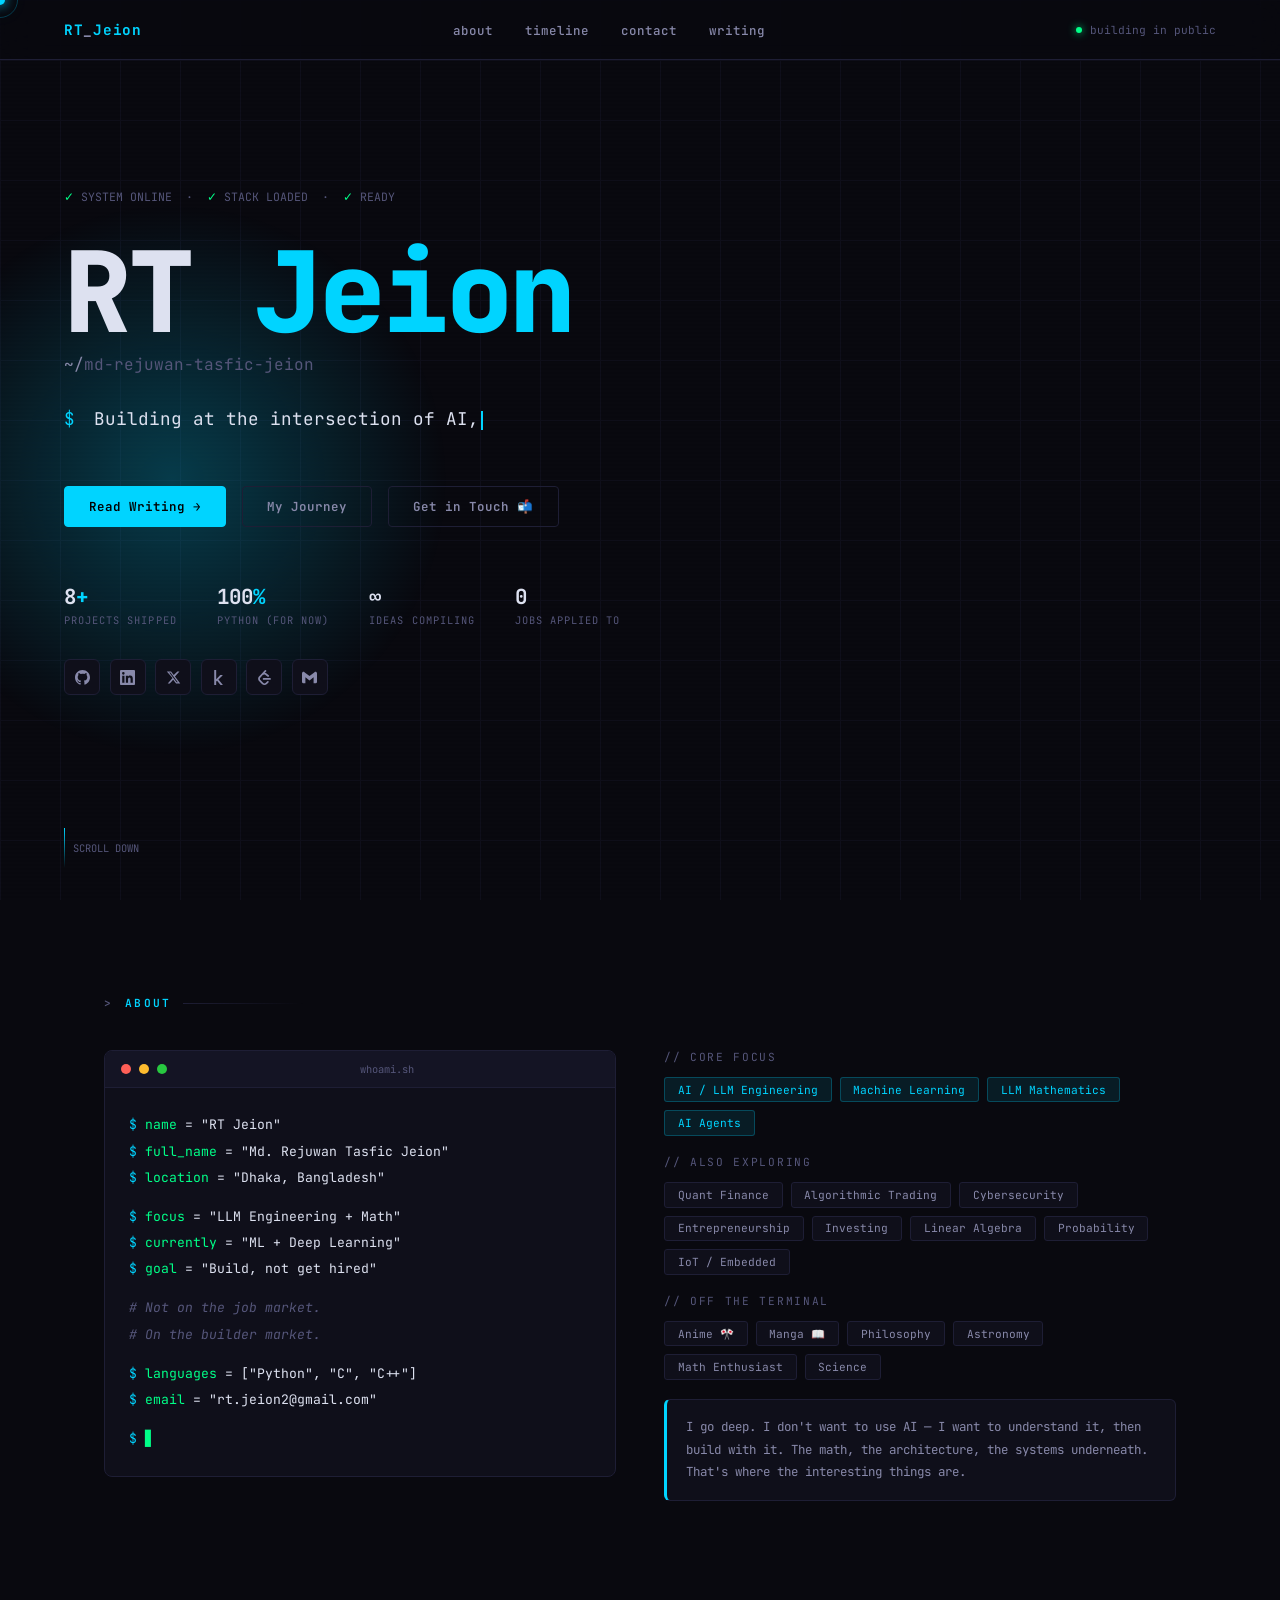
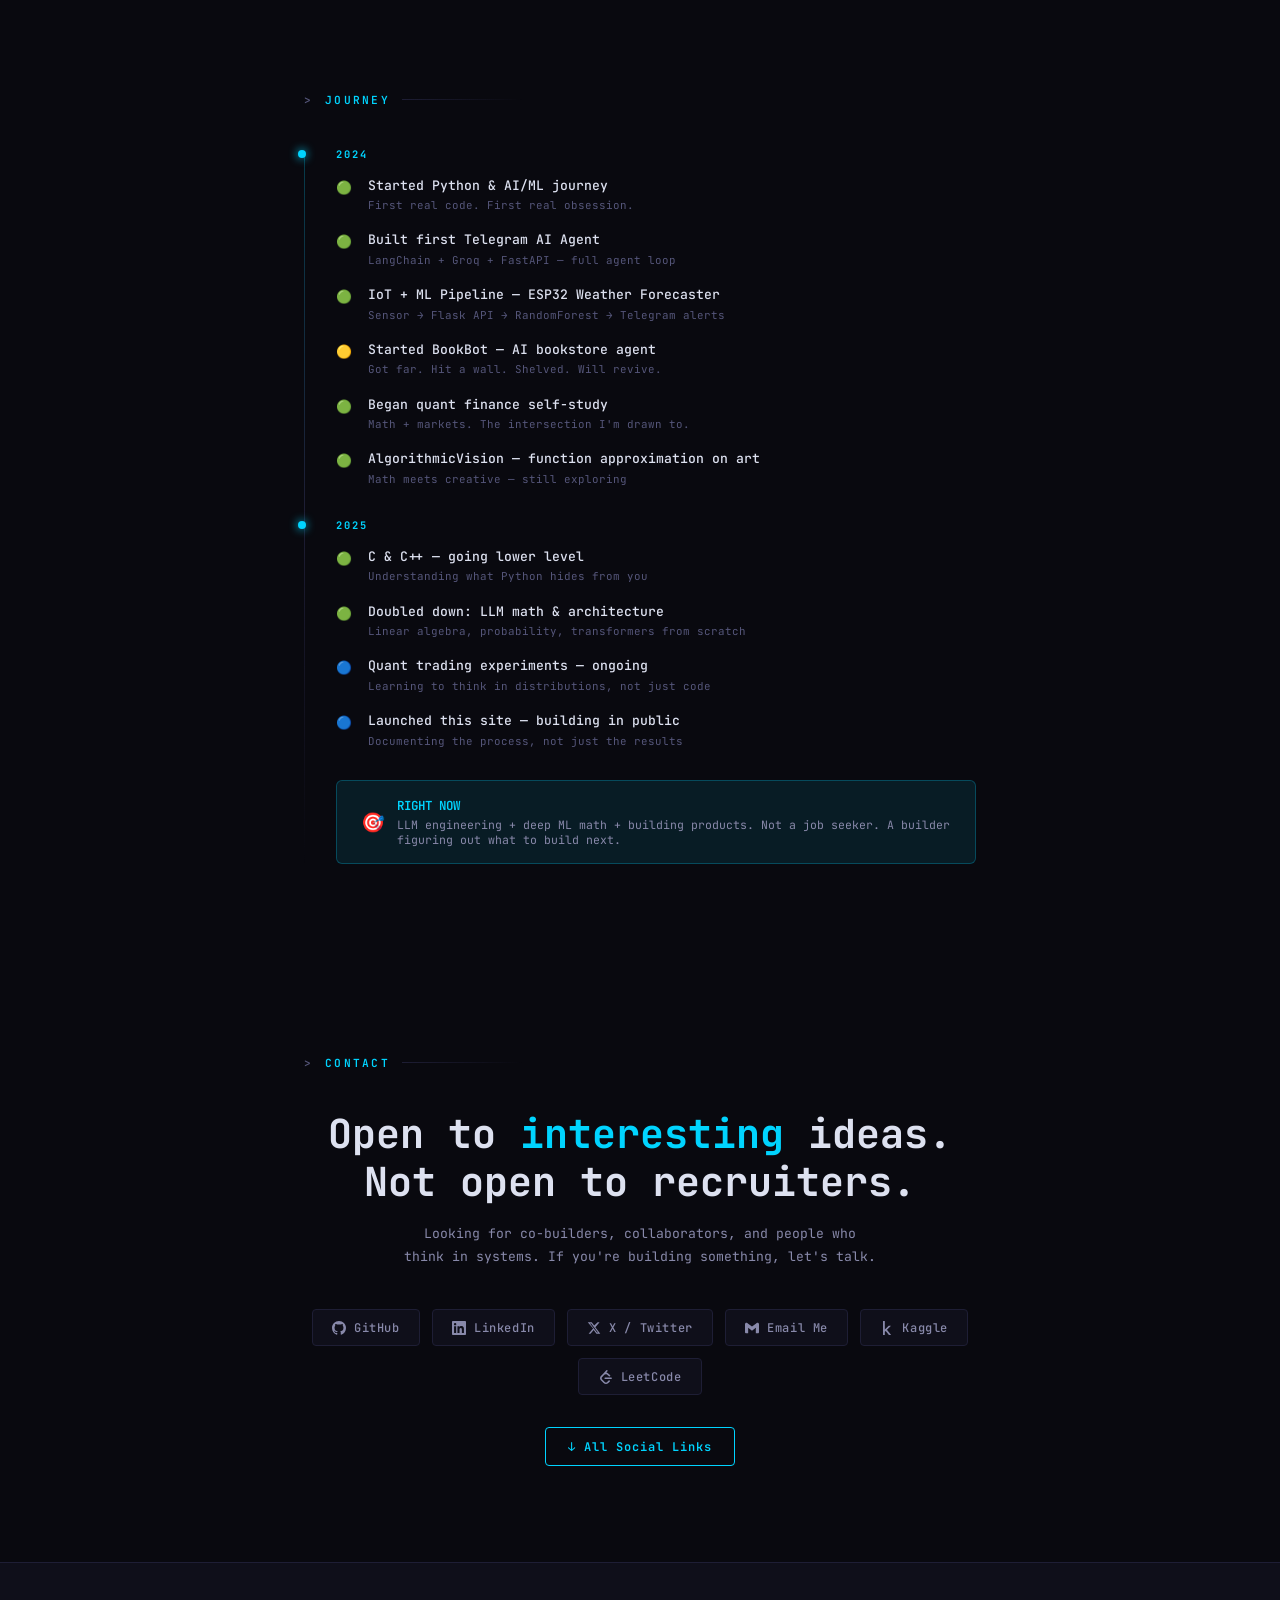
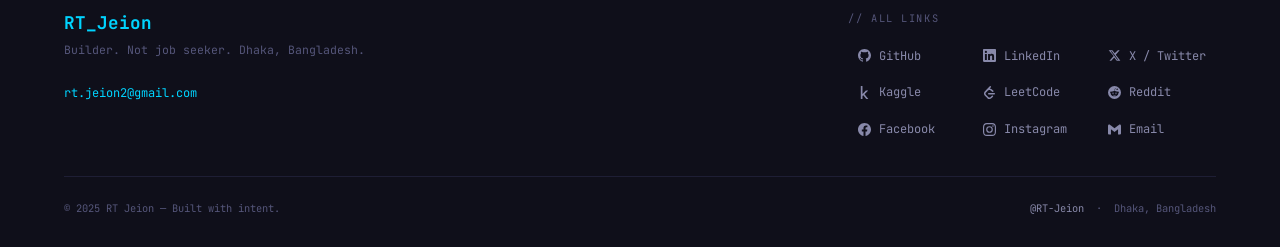
==== index.html @ 71fab3b8 "yoo" ====
<!DOCTYPE html>
<html lang="en">
<head>
<meta charset="UTF-8">
<meta name="viewport" content="width=device-width, initial-scale=1.0">
<title>RT Jeion — Builder. Not Job Seeker.</title>
<link rel="apple-touch-icon" sizes="180x180" href="/apple-touch-icon.png">
<link rel="icon" type="image/png" sizes="32x32" href="/favicon-32x32.png">
<link rel="icon" type="image/png" sizes="16x16" href="/favicon-16x16.png">
<link rel="manifest" href="/site.webmanifest">
<link rel="preconnect" href="https://fonts.googleapis.com">
<link href="https://fonts.googleapis.com/css2?family=JetBrains+Mono:wght@300;400;500;600;700;800&display=swap" rel="stylesheet">
<link rel="stylesheet" href="styles.css">
</head>
<body>

<!-- CURSOR -->
<div class="cursor" id="cursor"></div>
<div class="cursor-ring" id="cursorRing"></div>

<!-- NAV -->
<nav>
  <a href="#hero" class="nav-logo">RT<span>_</span>Jeion</a>
  <ul class="nav-links">
    <li><a href="#about">about</a></li>
    <li><a href="#timeline">timeline</a></li>
    <li><a href="#contact">contact</a></li>
    <li><a href="writing.html">writing</a></li>
  </ul>
  <div class="nav-status">
    <span class="status-dot"></span>
    <span>building in public</span>
  </div>
</nav>

<!-- ══════════════════════════════════
     HERO
══════════════════════════════════ -->
<section id="hero">
  <div class="hero-glow"></div>

  <p class="hero-boot">
    <span>✓</span> SYSTEM ONLINE &nbsp;·&nbsp;
    <span>✓</span> STACK LOADED &nbsp;·&nbsp;
    <span>✓</span> READY
  </p>

  <h1 class="hero-name">RT <span class="accent">Jeion</span></h1>
  <p class="hero-handle"><span>~/</span>md-rejuwan-tasfic-jeion</p>

  <div class="hero-tagline">
    <span class="prompt">$</span>
    <span id="typed"></span><span class="cursor-blink"></span>
  </div>

  <div class="hero-ctas">
    <a href="writing.html" class="btn btn-primary">Read Writing →</a>
    <a href="#timeline" class="btn btn-ghost">My Journey</a>
    <a href="#contact" class="btn btn-ghost">Get in Touch 📬</a>
  </div>

  <div class="hero-stats">
    <div class="hero-stat">
      <span class="hero-stat-val">8<span>+</span></span>
      <span class="hero-stat-label">PROJECTS SHIPPED</span>
    </div>
    <div class="hero-stat">
      <span class="hero-stat-val">100<span>%</span></span>
      <span class="hero-stat-label">PYTHON (FOR NOW)</span>
    </div>
    <div class="hero-stat">
      <span class="hero-stat-val">∞</span>
      <span class="hero-stat-label">IDEAS COMPILING</span>
    </div>
    <div class="hero-stat">
      <span class="hero-stat-val">0</span>
      <span class="hero-stat-label">JOBS APPLIED TO</span>
    </div>
  </div>

  <div class="hero-socials">
    <a href="https://github.com/RT-Jeion" target="_blank" class="hero-social-link" title="GitHub">
      <svg viewBox="0 0 24 24"><path d="M12 0C5.374 0 0 5.373 0 12c0 5.302 3.438 9.8 8.207 11.387.599.111.793-.261.793-.577v-2.234c-3.338.726-4.033-1.416-4.033-1.416-.546-1.387-1.333-1.756-1.333-1.756-1.089-.745.083-.729.083-.729 1.205.084 1.839 1.237 1.839 1.237 1.07 1.834 2.807 1.304 3.492.997.107-.775.418-1.305.762-1.604-2.665-.305-5.467-1.334-5.467-5.931 0-1.311.469-2.381 1.236-3.221-.124-.303-.535-1.524.117-3.176 0 0 1.008-.322 3.301 1.23A11.509 11.509 0 0 1 12 5.803c1.02.005 2.047.138 3.006.404 2.291-1.552 3.297-1.23 3.297-1.23.653 1.653.242 2.874.118 3.176.77.84 1.235 1.911 1.235 3.221 0 4.609-2.807 5.624-5.479 5.921.43.372.823 1.102.823 2.222v3.293c0 .319.192.694.801.576C20.566 21.797 24 17.3 24 12c0-6.627-5.373-12-12-12z"/></svg>
    </a>
    <a href="https://www.linkedin.com/in/rt-jeion001/" target="_blank" class="hero-social-link" title="LinkedIn">
      <svg viewBox="0 0 24 24"><path d="M20.447 20.452h-3.554v-5.569c0-1.328-.027-3.037-1.852-3.037-1.853 0-2.136 1.445-2.136 2.939v5.667H9.351V9h3.414v1.561h.046c.477-.9 1.637-1.85 3.37-1.85 3.601 0 4.267 2.37 4.267 5.455v6.286zM5.337 7.433a2.062 2.062 0 0 1-2.063-2.065 2.064 2.064 0 1 1 2.063 2.065zm1.782 13.019H3.555V9h3.564v11.452zM22.225 0H1.771C.792 0 0 .774 0 1.729v20.542C0 23.227.792 24 1.771 24h20.451C23.2 24 24 23.227 24 22.271V1.729C24 .774 23.2 0 22.222 0h.003z"/></svg>
    </a>
    <a href="https://x.com/RT_Jeion" target="_blank" class="hero-social-link" title="X / Twitter">
      <svg viewBox="0 0 24 24"><path d="M18.244 2.25h3.308l-7.227 8.26 8.502 11.24H16.17l-4.714-6.231-5.401 6.231H2.744l7.737-8.835L1.254 2.25H8.08l4.259 5.63L18.244 2.25zm-1.161 17.52h1.833L7.084 4.126H5.117L17.083 19.77z"/></svg>
    </a>
    <a href="https://www.kaggle.com/roronoart" target="_blank" class="hero-social-link" title="Kaggle">
      <svg viewBox="0 0 24 24"><path d="M18.825 23.859c-.022.092-.117.141-.281.141h-3.139c-.187 0-.351-.082-.492-.248l-5.178-6.589-1.448 1.374v5.111c0 .235-.117.352-.351.352H5.505c-.236 0-.354-.117-.354-.352V.353c0-.233.118-.353.354-.353h2.431c.234 0 .351.12.351.353v14.343l6.203-6.272c.165-.165.33-.246.495-.246h3.239c.144 0 .236.06.285.18.046.149.034.255-.036.315l-6.555 6.344 6.836 8.507c.095.104.117.208.07.334"/></svg>
    </a>
    <a href="https://leetcode.com/u/RT_Jeion/" target="_blank" class="hero-social-link" title="LeetCode">
      <svg viewBox="0 0 24 24"><path d="M13.483 0a1.374 1.374 0 0 0-.961.438L7.116 6.226l-3.854 4.126a5.266 5.266 0 0 0-1.209 2.104 5.35 5.35 0 0 0-.125.513 5.527 5.527 0 0 0 .062 2.362 5.83 5.83 0 0 0 .349 1.017 5.938 5.938 0 0 0 1.271 1.818l4.277 4.193.039.038c2.248 2.165 5.852 2.133 8.063-.074l2.396-2.392c.54-.54.54-1.414.003-1.955a1.378 1.378 0 0 0-1.951-.003l-2.396 2.392a3.021 3.021 0 0 1-4.205.038l-.02-.019-4.276-4.193c-.652-.64-.972-1.469-.948-2.263a2.68 2.68 0 0 1 .066-.523 2.545 2.545 0 0 1 .619-1.164L9.13 8.114c1.058-1.134 3.204-1.27 4.43-.278l3.501 2.831c.593.48 1.461.387 1.94-.207a1.384 1.384 0 0 0-.207-1.943l-3.5-2.831c-.8-.647-1.766-1.045-2.774-1.202l2.015-2.158A1.384 1.384 0 0 0 13.483 0zm-2.866 12.815a1.38 1.38 0 0 0-1.38 1.382 1.38 1.38 0 0 0 1.38 1.382H20.79a1.38 1.38 0 0 0 1.38-1.382 1.38 1.38 0 0 0-1.38-1.382z"/></svg>
    </a>
    <a href="mailto:rt.jeion2@gmail.com" class="hero-social-link" title="Email">
      <svg viewBox="0 0 24 24"><path d="M24 5.457v13.909c0 .904-.732 1.636-1.636 1.636h-3.819V11.73L12 16.64l-6.545-4.91v9.273H1.636A1.636 1.636 0 0 1 0 19.366V5.457c0-2.023 2.309-3.178 3.927-1.964L5.455 4.64 12 9.548l6.545-4.91 1.528-1.145C21.69 2.28 24 3.434 24 5.457z"/></svg>
    </a>
  </div>

  <div class="hero-scroll">SCROLL DOWN</div>
</section>

<!-- ══════════════════════════════════
     ABOUT
══════════════════════════════════ -->
<section id="about">
  <div class="section-label">ABOUT</div>
  <div class="about-grid reveal">

    <div class="terminal-box">
      <div class="terminal-bar">
        <span class="t-dot t-red"></span>
        <span class="t-dot t-yellow"></span>
        <span class="t-dot t-green"></span>
        <span class="terminal-title">whoami.sh</span>
      </div>
      <div class="terminal-body">
        <span class="t-line"><span class="t-prompt">$ </span><span class="t-key">name</span>       <span class="t-val">= "RT Jeion"</span></span>
        <span class="t-line"><span class="t-prompt">$ </span><span class="t-key">full_name</span>  <span class="t-val">= "Md. Rejuwan Tasfic Jeion"</span></span>
        <span class="t-line"><span class="t-prompt">$ </span><span class="t-key">location</span>   <span class="t-val">= "Dhaka, Bangladesh"</span></span>
        <span class="t-blank"></span>
        <span class="t-line"><span class="t-prompt">$ </span><span class="t-key">focus</span>      <span class="t-val">= "LLM Engineering + Math"</span></span>
        <span class="t-line"><span class="t-prompt">$ </span><span class="t-key">currently</span>  <span class="t-val">= "ML + Deep Learning"</span></span>
        <span class="t-line"><span class="t-prompt">$ </span><span class="t-key">goal</span>       <span class="t-val">= "Build, not get hired"</span></span>
        <span class="t-blank"></span>
        <span class="t-line"><span class="t-comment"># Not on the job market.</span></span>
        <span class="t-line"><span class="t-comment"># On the builder market.</span></span>
        <span class="t-blank"></span>
        <span class="t-line"><span class="t-prompt">$ </span><span class="t-key">languages</span>  <span class="t-val">= ["Python", "C", "C++"]</span></span>
        <span class="t-line"><span class="t-prompt">$ </span><span class="t-key">email</span>      <span class="t-val">= "rt.jeion2@gmail.com"</span></span>
        <span class="t-blank"></span>
        <span class="t-line"><span class="t-prompt">$</span> <span style="color:var(--green)">▊</span></span>
      </div>
    </div>

    <div class="about-interests">
      <div>
        <div class="about-section-title">// CORE FOCUS</div>
        <div class="tag-cloud">
          <span class="tag primary">AI / LLM Engineering</span>
          <span class="tag primary">Machine Learning</span>
          <span class="tag primary">LLM Mathematics</span>
          <span class="tag primary">AI Agents</span>
        </div>
      </div>

      <div>
        <div class="about-section-title">// ALSO EXPLORING</div>
        <div class="tag-cloud">
          <span class="tag">Quant Finance</span>
          <span class="tag">Algorithmic Trading</span>
          <span class="tag">Cybersecurity</span>
          <span class="tag">Entrepreneurship</span>
          <span class="tag">Investing</span>
          <span class="tag">Linear Algebra</span>
          <span class="tag">Probability</span>
          <span class="tag">IoT / Embedded</span>
        </div>
      </div>

      <div>
        <div class="about-section-title">// OFF THE TERMINAL</div>
        <div class="tag-cloud">
          <span class="tag">Anime 🎌</span>
          <span class="tag">Manga 📖</span>
          <span class="tag">Philosophy</span>
          <span class="tag">Astronomy</span>
          <span class="tag">Math Enthusiast</span>
          <span class="tag">Science</span>
        </div>
      </div>

      <div style="padding: 1rem 1.2rem; background: var(--surface); border: 1px solid var(--border); border-left: 3px solid var(--accent); border-radius: 6px; font-size: 0.78rem; color: var(--muted2); line-height: 1.8;">
        I go deep. I don't want to use AI — I want to understand it, then build with it. The math, the architecture, the systems underneath. That's where the interesting things are.
      </div>
    </div>

  </div>
</section>

<!-- ══════════════════════════════════
     TIMELINE
══════════════════════════════════ -->
<section id="timeline">
  <div class="section-label">JOURNEY</div>
  <div class="tl-container">

    <div class="tl-year">2024</div>
    <div class="tl-item">
      <span class="tl-icon">🟢</span>
      <div class="tl-content">
        <div class="tl-title">Started Python & AI/ML journey</div>
        <div class="tl-sub">First real code. First real obsession.</div>
      </div>
    </div>
    <div class="tl-item">
      <span class="tl-icon">🟢</span>
      <div class="tl-content">
        <div class="tl-title">Built first Telegram AI Agent</div>
        <div class="tl-sub">LangChain + Groq + FastAPI — full agent loop</div>
      </div>
    </div>
    <div class="tl-item">
      <span class="tl-icon">🟢</span>
      <div class="tl-content">
        <div class="tl-title">IoT + ML Pipeline — ESP32 Weather Forecaster</div>
        <div class="tl-sub">Sensor → Flask API → RandomForest → Telegram alerts</div>
      </div>
    </div>
    <div class="tl-item">
      <span class="tl-icon">🟡</span>
      <div class="tl-content">
        <div class="tl-title">Started BookBot — AI bookstore agent</div>
        <div class="tl-sub">Got far. Hit a wall. Shelved. Will revive.</div>
      </div>
    </div>
    <div class="tl-item">
      <span class="tl-icon">🟢</span>
      <div class="tl-content">
        <div class="tl-title">Began quant finance self-study</div>
        <div class="tl-sub">Math + markets. The intersection I'm drawn to.</div>
      </div>
    </div>
    <div class="tl-item">
      <span class="tl-icon">🟢</span>
      <div class="tl-content">
        <div class="tl-title">AlgorithmicVision — function approximation on art</div>
        <div class="tl-sub">Math meets creative — still exploring</div>
      </div>
    </div>

    <div class="tl-year">2025</div>
    <div class="tl-item">
      <span class="tl-icon">🟢</span>
      <div class="tl-content">
        <div class="tl-title">C & C++ — going lower level</div>
        <div class="tl-sub">Understanding what Python hides from you</div>
      </div>
    </div>
    <div class="tl-item">
      <span class="tl-icon">🟢</span>
      <div class="tl-content">
        <div class="tl-title">Doubled down: LLM math & architecture</div>
        <div class="tl-sub">Linear algebra, probability, transformers from scratch</div>
      </div>
    </div>
    <div class="tl-item">
      <span class="tl-icon">🔵</span>
      <div class="tl-content">
        <div class="tl-title">Quant trading experiments — ongoing</div>
        <div class="tl-sub">Learning to think in distributions, not just code</div>
      </div>
    </div>
    <div class="tl-item">
      <span class="tl-icon">🔵</span>
      <div class="tl-content">
        <div class="tl-title">Launched this site — building in public</div>
        <div class="tl-sub">Documenting the process, not just the results</div>
      </div>
    </div>

    <div class="tl-now">
      <span style="font-size:1.2rem">🎯</span>
      <div>
        <div style="font-weight:600; margin-bottom:0.2rem">RIGHT NOW</div>
        <div style="font-size:0.72rem; color:var(--muted2)">
          LLM engineering + deep ML math + building products. Not a job seeker. A builder figuring out what to build next.
        </div>
      </div>
    </div>

  </div>
</section>

<!-- ══════════════════════════════════
     CONTACT
══════════════════════════════════ -->
<section id="contact">
  <div class="section-label">CONTACT</div>
  <h2 class="contact-headline">
    Open to <span>interesting</span> ideas.<br>Not open to recruiters.
  </h2>
  <p class="contact-sub">
    Looking for co-builders, collaborators, and people who<br>
    think in systems. If you're building something, let's talk.
  </p>

  <div class="contact-main-links">
    <!-- GitHub -->
    <a href="https://github.com/RT-Jeion" target="_blank" class="social-btn">
      <svg viewBox="0 0 24 24"><path d="M12 0C5.374 0 0 5.373 0 12c0 5.302 3.438 9.8 8.207 11.387.599.111.793-.261.793-.577v-2.234c-3.338.726-4.033-1.416-4.033-1.416-.546-1.387-1.333-1.756-1.333-1.756-1.089-.745.083-.729.083-.729 1.205.084 1.839 1.237 1.839 1.237 1.07 1.834 2.807 1.304 3.492.997.107-.775.418-1.305.762-1.604-2.665-.305-5.467-1.334-5.467-5.931 0-1.311.469-2.381 1.236-3.221-.124-.303-.535-1.524.117-3.176 0 0 1.008-.322 3.301 1.23A11.509 11.509 0 0 1 12 5.803c1.02.005 2.047.138 3.006.404 2.291-1.552 3.297-1.23 3.297-1.23.653 1.653.242 2.874.118 3.176.77.84 1.235 1.911 1.235 3.221 0 4.609-2.807 5.624-5.479 5.921.43.372.823 1.102.823 2.222v3.293c0 .319.192.694.801.576C20.566 21.797 24 17.3 24 12c0-6.627-5.373-12-12-12z"/></svg>
      GitHub
    </a>
    <!-- LinkedIn -->
    <a href="https://www.linkedin.com/in/rt-jeion001/" target="_blank" class="social-btn">
      <svg viewBox="0 0 24 24"><path d="M20.447 20.452h-3.554v-5.569c0-1.328-.027-3.037-1.852-3.037-1.853 0-2.136 1.445-2.136 2.939v5.667H9.351V9h3.414v1.561h.046c.477-.9 1.637-1.85 3.37-1.85 3.601 0 4.267 2.37 4.267 5.455v6.286zM5.337 7.433a2.062 2.062 0 0 1-2.063-2.065 2.064 2.064 0 1 1 2.063 2.065zm1.782 13.019H3.555V9h3.564v11.452zM22.225 0H1.771C.792 0 0 .774 0 1.729v20.542C0 23.227.792 24 1.771 24h20.451C23.2 24 24 23.227 24 22.271V1.729C24 .774 23.2 0 22.222 0h.003z"/></svg>
      LinkedIn
    </a>
    <!-- X -->
    <a href="https://x.com/RT_Jeion" target="_blank" class="social-btn">
      <svg viewBox="0 0 24 24"><path d="M18.244 2.25h3.308l-7.227 8.26 8.502 11.24H16.17l-4.714-6.231-5.401 6.231H2.744l7.737-8.835L1.254 2.25H8.08l4.259 5.63L18.244 2.25zm-1.161 17.52h1.833L7.084 4.126H5.117L17.083 19.77z"/></svg>
      X / Twitter
    </a>
    <!-- Email -->
    <a href="mailto:rt.jeion2@gmail.com" class="social-btn">
      <svg viewBox="0 0 24 24"><path d="M24 5.457v13.909c0 .904-.732 1.636-1.636 1.636h-3.819V11.73L12 16.64l-6.545-4.91v9.273H1.636A1.636 1.636 0 0 1 0 19.366V5.457c0-2.023 2.309-3.178 3.927-1.964L5.455 4.64 12 9.548l6.545-4.91 1.528-1.145C21.69 2.28 24 3.434 24 5.457z"/></svg>
      Email Me
    </a>
    <!-- Kaggle -->
    <a href="https://www.kaggle.com/roronoart" target="_blank" class="social-btn">
      <svg viewBox="0 0 24 24"><path d="M18.825 23.859c-.022.092-.117.141-.281.141h-3.139c-.187 0-.351-.082-.492-.248l-5.178-6.589-1.448 1.374v5.111c0 .235-.117.352-.351.352H5.505c-.236 0-.354-.117-.354-.352V.353c0-.233.118-.353.354-.353h2.431c.234 0 .351.12.351.353v14.343l6.203-6.272c.165-.165.33-.246.495-.246h3.239c.144 0 .236.06.285.18.046.149.034.255-.036.315l-6.555 6.344 6.836 8.507c.095.104.117.208.07.334"/></svg>
      Kaggle
    </a>
    <!-- LeetCode -->
    <a href="https://leetcode.com/u/RT_Jeion/" target="_blank" class="social-btn">
      <svg viewBox="0 0 24 24"><path d="M13.483 0a1.374 1.374 0 0 0-.961.438L7.116 6.226l-3.854 4.126a5.266 5.266 0 0 0-1.209 2.104 5.35 5.35 0 0 0-.125.513 5.527 5.527 0 0 0 .062 2.362 5.83 5.83 0 0 0 .349 1.017 5.938 5.938 0 0 0 1.271 1.818l4.277 4.193.039.038c2.248 2.165 5.852 2.133 8.063-.074l2.396-2.392c.54-.54.54-1.414.003-1.955a1.378 1.378 0 0 0-1.951-.003l-2.396 2.392a3.021 3.021 0 0 1-4.205.038l-.02-.019-4.276-4.193c-.652-.64-.972-1.469-.948-2.263a2.68 2.68 0 0 1 .066-.523 2.545 2.545 0 0 1 .619-1.164L9.13 8.114c1.058-1.134 3.204-1.27 4.43-.278l3.501 2.831c.593.48 1.461.387 1.94-.207a1.384 1.384 0 0 0-.207-1.943l-3.5-2.831c-.8-.647-1.766-1.045-2.774-1.202l2.015-2.158A1.384 1.384 0 0 0 13.483 0zm-2.866 12.815a1.38 1.38 0 0 0-1.38 1.382 1.38 1.38 0 0 0 1.38 1.382H20.79a1.38 1.38 0 0 0 1.38-1.382 1.38 1.38 0 0 0-1.38-1.382z"/></svg>
      LeetCode
    </a>
  </div>

  <a href="#all-links" class="btn-all-links">↓ All Social Links</a>
</section>

<!-- ══════════════════════════════════
     FOOTER
══════════════════════════════════ -->
<footer id="all-links">
  <div class="footer-grid">
    <div>
      <div class="footer-brand">RT_Jeion</div>
      <div class="footer-tagline">Builder. Not job seeker. Dhaka, Bangladesh.</div>
      <a href="mailto:rt.jeion2@gmail.com" style="font-size:0.75rem; color:var(--accent); text-decoration:none;">
        rt.jeion2@gmail.com
      </a>
    </div>

    <div>
      <div class="footer-links-title">// ALL LINKS</div>
      <div class="footer-links-grid">
        <a href="https://github.com/RT-Jeion" target="_blank" class="footer-link">
          <svg viewBox="0 0 24 24"><path d="M12 0C5.374 0 0 5.373 0 12c0 5.302 3.438 9.8 8.207 11.387.599.111.793-.261.793-.577v-2.234c-3.338.726-4.033-1.416-4.033-1.416-.546-1.387-1.333-1.756-1.333-1.756-1.089-.745.083-.729.083-.729 1.205.084 1.839 1.237 1.839 1.237 1.07 1.834 2.807 1.304 3.492.997.107-.775.418-1.305.762-1.604-2.665-.305-5.467-1.334-5.467-5.931 0-1.311.469-2.381 1.236-3.221-.124-.303-.535-1.524.117-3.176 0 0 1.008-.322 3.301 1.23A11.509 11.509 0 0 1 12 5.803c1.02.005 2.047.138 3.006.404 2.291-1.552 3.297-1.23 3.297-1.23.653 1.653.242 2.874.118 3.176.77.84 1.235 1.911 1.235 3.221 0 4.609-2.807 5.624-5.479 5.921.43.372.823 1.102.823 2.222v3.293c0 .319.192.694.801.576C20.566 21.797 24 17.3 24 12c0-6.627-5.373-12-12-12z"/></svg>
          GitHub
        </a>
        <a href="https://www.linkedin.com/in/rt-jeion001/" target="_blank" class="footer-link">
          <svg viewBox="0 0 24 24"><path d="M20.447 20.452h-3.554v-5.569c0-1.328-.027-3.037-1.852-3.037-1.853 0-2.136 1.445-2.136 2.939v5.667H9.351V9h3.414v1.561h.046c.477-.9 1.637-1.85 3.37-1.85 3.601 0 4.267 2.37 4.267 5.455v6.286zM5.337 7.433a2.062 2.062 0 0 1-2.063-2.065 2.064 2.064 0 1 1 2.063 2.065zm1.782 13.019H3.555V9h3.564v11.452zM22.225 0H1.771C.792 0 0 .774 0 1.729v20.542C0 23.227.792 24 1.771 24h20.451C23.2 24 24 23.227 24 22.271V1.729C24 .774 23.2 0 22.222 0h.003z"/></svg>
          LinkedIn
        </a>
        <a href="https://x.com/RT_Jeion" target="_blank" class="footer-link">
          <svg viewBox="0 0 24 24"><path d="M18.244 2.25h3.308l-7.227 8.26 8.502 11.24H16.17l-4.714-6.231-5.401 6.231H2.744l7.737-8.835L1.254 2.25H8.08l4.259 5.63L18.244 2.25zm-1.161 17.52h1.833L7.084 4.126H5.117L17.083 19.77z"/></svg>
          X / Twitter
        </a>
        <a href="https://www.kaggle.com/roronoart" target="_blank" class="footer-link">
          <svg viewBox="0 0 24 24"><path d="M18.825 23.859c-.022.092-.117.141-.281.141h-3.139c-.187 0-.351-.082-.492-.248l-5.178-6.589-1.448 1.374v5.111c0 .235-.117.352-.351.352H5.505c-.236 0-.354-.117-.354-.352V.353c0-.233.118-.353.354-.353h2.431c.234 0 .351.12.351.353v14.343l6.203-6.272c.165-.165.33-.246.495-.246h3.239c.144 0 .236.06.285.18.046.149.034.255-.036.315l-6.555 6.344 6.836 8.507c.095.104.117.208.07.334"/></svg>
          Kaggle
        </a>
        <a href="https://leetcode.com/u/RT_Jeion/" target="_blank" class="footer-link">
          <svg viewBox="0 0 24 24"><path d="M13.483 0a1.374 1.374 0 0 0-.961.438L7.116 6.226l-3.854 4.126a5.266 5.266 0 0 0-1.209 2.104 5.35 5.35 0 0 0-.125.513 5.527 5.527 0 0 0 .062 2.362 5.83 5.83 0 0 0 .349 1.017 5.938 5.938 0 0 0 1.271 1.818l4.277 4.193.039.038c2.248 2.165 5.852 2.133 8.063-.074l2.396-2.392c.54-.54.54-1.414.003-1.955a1.378 1.378 0 0 0-1.951-.003l-2.396 2.392a3.021 3.021 0 0 1-4.205.038l-.02-.019-4.276-4.193c-.652-.64-.972-1.469-.948-2.263a2.68 2.68 0 0 1 .066-.523 2.545 2.545 0 0 1 .619-1.164L9.13 8.114c1.058-1.134 3.204-1.27 4.43-.278l3.501 2.831c.593.48 1.461.387 1.94-.207a1.384 1.384 0 0 0-.207-1.943l-3.5-2.831c-.8-.647-1.766-1.045-2.774-1.202l2.015-2.158A1.384 1.384 0 0 0 13.483 0zm-2.866 12.815a1.38 1.38 0 0 0-1.38 1.382 1.38 1.38 0 0 0 1.38 1.382H20.79a1.38 1.38 0 0 0 1.38-1.382 1.38 1.38 0 0 0-1.38-1.382z"/></svg>
          LeetCode
        </a>
        <a href="https://www.reddit.com/user/Roronoa-RT/" target="_blank" class="footer-link">
          <svg viewBox="0 0 24 24"><path d="M12 0A12 12 0 0 0 0 12a12 12 0 0 0 12 12 12 12 0 0 0 12-12A12 12 0 0 0 12 0zm5.01 4.744c.688 0 1.25.561 1.25 1.249a1.25 1.25 0 0 1-2.498.056l-2.597-.547-.8 3.747c1.824.07 3.48.632 4.674 1.488.308-.309.73-.491 1.207-.491.968 0 1.754.786 1.754 1.754 0 .716-.435 1.333-1.01 1.614a3.111 3.111 0 0 1 .042.52c0 2.694-3.13 4.87-7.004 4.87-3.874 0-7.004-2.176-7.004-4.87 0-.183.015-.366.043-.534A1.748 1.748 0 0 1 4.028 12c0-.968.786-1.754 1.754-1.754.463 0 .898.196 1.207.49 1.207-.883 2.878-1.43 4.744-1.487l.885-4.182a.342.342 0 0 1 .14-.197.35.35 0 0 1 .238-.042l2.906.617a1.214 1.214 0 0 1 1.108-.701zM9.25 12C8.561 12 8 12.562 8 13.25c0 .687.561 1.248 1.25 1.248.687 0 1.248-.561 1.248-1.249 0-.688-.561-1.249-1.249-1.249zm5.5 0c-.687 0-1.248.561-1.248 1.25 0 .687.561 1.248 1.249 1.248.688 0 1.249-.561 1.249-1.249 0-.687-.562-1.249-1.25-1.249zm-5.466 3.99a.327.327 0 0 0-.231.094.33.33 0 0 0 0 .463c.842.842 2.484.913 2.961.913.477 0 2.105-.056 2.961-.913a.361.361 0 0 0 .029-.463.33.33 0 0 0-.464 0c-.547.533-1.684.73-2.512.73-.828 0-1.979-.196-2.512-.73a.326.326 0 0 0-.232-.095z"/></svg>
          Reddit
        </a>
        <a href="https://www.facebook.com/RT.Jeion" target="_blank" class="footer-link">
          <svg viewBox="0 0 24 24"><path d="M24 12.073c0-6.627-5.373-12-12-12s-12 5.373-12 12c0 5.99 4.388 10.954 10.125 11.854v-8.385H7.078v-3.47h3.047V9.43c0-3.007 1.792-4.669 4.533-4.669 1.312 0 2.686.235 2.686.235v2.953H15.83c-1.491 0-1.956.925-1.956 1.874v2.25h3.328l-.532 3.47h-2.796v8.385C19.612 23.027 24 18.062 24 12.073z"/></svg>
          Facebook
        </a>
        <a href="https://www.instagram.com/rt.jeion/" target="_blank" class="footer-link">
          <svg viewBox="0 0 24 24"><path d="M12 2.163c3.204 0 3.584.012 4.85.07 3.252.148 4.771 1.691 4.919 4.919.058 1.265.069 1.645.069 4.849 0 3.205-.012 3.584-.069 4.849-.149 3.225-1.664 4.771-4.919 4.919-1.266.058-1.644.07-4.85.07-3.204 0-3.584-.012-4.849-.07-3.26-.149-4.771-1.699-4.919-4.92-.058-1.265-.07-1.644-.07-4.849 0-3.204.013-3.583.07-4.849.149-3.227 1.664-4.771 4.919-4.919 1.266-.057 1.645-.069 4.849-.069zM12 0C8.741 0 8.333.014 7.053.072 2.695.272.273 2.69.073 7.052.014 8.333 0 8.741 0 12c0 3.259.014 3.668.072 4.948.2 4.358 2.618 6.78 6.98 6.98C8.333 23.986 8.741 24 12 24c3.259 0 3.668-.014 4.948-.072 4.354-.2 6.782-2.618 6.979-6.98.059-1.28.073-1.689.073-4.948 0-3.259-.014-3.667-.072-4.947-.196-4.354-2.617-6.78-6.979-6.98C15.668.014 15.259 0 12 0zm0 5.838a6.162 6.162 0 1 0 0 12.324 6.162 6.162 0 0 0 0-12.324zM12 16a4 4 0 1 1 0-8 4 4 0 0 1 0 8zm6.406-11.845a1.44 1.44 0 1 0 0 2.881 1.44 1.44 0 0 0 0-2.881z"/></svg>
          Instagram
        </a>
        <a href="mailto:rt.jeion2@gmail.com" class="footer-link">
          <svg viewBox="0 0 24 24"><path d="M24 5.457v13.909c0 .904-.732 1.636-1.636 1.636h-3.819V11.73L12 16.64l-6.545-4.91v9.273H1.636A1.636 1.636 0 0 1 0 19.366V5.457c0-2.023 2.309-3.178 3.927-1.964L5.455 4.64 12 9.548l6.545-4.91 1.528-1.145C21.69 2.28 24 3.434 24 5.457z"/></svg>
          Email
        </a>
      </div>
    </div>
  </div>

  <div class="footer-bottom">
    <span>© 2025 RT Jeion — Built with intent.</span>
    <span>
      <a href="https://github.com/RT-Jeion" target="_blank">@RT-Jeion</a>
      &nbsp;·&nbsp;
      Dhaka, Bangladesh
    </span>
  </div>
</footer>

<script src="script.js"></script>
</body>
</html>
---- styles.css ----
:root {
  --bg:        #09090f;
  --surface:   #0f0f1a;
  --surface2:  #141424;
  --border:    #1e1e35;
  --accent:    #00d4ff;
  --accent-dim:#00d4ff18;
  --accent-glow:#00d4ff40;
  --green:     #00ff88;
  --amber:     #ffb700;
  --red:       #ff4455;
  --text:      #dde1f0;
  --muted:     #55567a;
  --muted2:    #8889aa;
  --font:      'JetBrains Mono', monospace;
}

*, *::before, *::after { box-sizing: border-box; margin: 0; padding: 0; }

html { scroll-behavior: smooth; }

body {
  font-family: var(--font);
  background: var(--bg);
  color: var(--text);
  overflow-x: hidden;
  cursor: none;
}

/* ─── CUSTOM CURSOR ─── */
.cursor {
  position: fixed;
  width: 10px; height: 10px;
  background: var(--accent);
  border-radius: 50%;
  pointer-events: none;
  z-index: 9999;
  transition: transform 0.1s;
  box-shadow: 0 0 12px var(--accent), 0 0 24px var(--accent-glow);
}
.cursor-ring {
  position: fixed;
  width: 36px; height: 36px;
  border: 1px solid var(--accent-glow);
  border-radius: 50%;
  pointer-events: none;
  z-index: 9998;
  transition: transform 0.15s, width 0.2s, height 0.2s;
}

/* ─── BACKGROUND GRID ─── */
body::before {
  content: '';
  position: fixed;
  inset: 0;
  background-image:
    linear-gradient(var(--border) 1px, transparent 1px),
    linear-gradient(90deg, var(--border) 1px, transparent 1px);
  background-size: 60px 60px;
  opacity: 0.35;
  pointer-events: none;
  z-index: 0;
}

/* scanline overlay */
body::after {
  content: '';
  position: fixed;
  inset: 0;
  background: repeating-linear-gradient(
    0deg,
    transparent,
    transparent 2px,
    rgba(0,0,0,0.04) 2px,
    rgba(0,0,0,0.04) 4px
  );
  pointer-events: none;
  z-index: 1;
}

/* ─── NAV ─── */
nav {
  position: fixed;
  top: 0; left: 0; right: 0;
  z-index: 1000;
  display: flex;
  align-items: center;
  justify-content: space-between;
  padding: 0 5vw;
  height: 60px;
  background: rgba(9,9,15,0.75);
  backdrop-filter: blur(20px);
  border-bottom: 1px solid var(--border);
}

.nav-logo {
  font-size: 0.9rem;
  font-weight: 700;
  color: var(--accent);
  letter-spacing: 0.05em;
  text-decoration: none;
}
.nav-logo span { color: var(--muted2); }

.nav-links {
  display: flex;
  gap: 2rem;
  list-style: none;
  align-items: center;
}

.nav-links a {
  color: var(--muted2);
  text-decoration: none;
  font-size: 0.78rem;
  font-weight: 500;
  letter-spacing: 0.08em;
  transition: color 0.2s;
  position: relative;
}
.nav-links a::after {
  content: '';
  position: absolute;
  bottom: -4px; left: 0;
  width: 0; height: 1px;
  background: var(--accent);
  transition: width 0.2s;
}
.nav-links a:hover { color: var(--accent); }
.nav-links a:hover::after { width: 100%; }

.nav-status {
  display: flex;
  align-items: center;
  gap: 0.5rem;
  font-size: 0.7rem;
  color: var(--muted);
}
.status-dot {
  width: 6px; height: 6px;
  border-radius: 50%;
  background: var(--green);
  box-shadow: 0 0 8px var(--green);
  animation: pulse 2s infinite;
}
@keyframes pulse {
  0%,100% { opacity: 1; }
  50% { opacity: 0.4; }
}

/* ─── SECTIONS ─── */
section {
  position: relative;
  z-index: 2;
  padding: 6rem 5vw;
}

.section-label {
  font-size: 0.7rem;
  font-weight: 600;
  letter-spacing: 0.2em;
  color: var(--accent);
  margin-bottom: 2.5rem;
  display: flex;
  align-items: center;
  gap: 0.75rem;
}
.section-label::before { content: '> '; color: var(--muted); }
.section-label::after {
  content: '';
  flex: 1;
  max-width: 120px;
  height: 1px;
  background: linear-gradient(90deg, var(--border), transparent);
}

/* ─── HERO ─── */
#hero {
  min-height: 100vh;
  display: flex;
  flex-direction: column;
  justify-content: center;
  padding-top: 80px;
  position: relative;
  overflow: hidden;
}

.hero-glow {
  position: absolute;
  top: 20%;
  left: -10%;
  width: 600px;
  height: 600px;
  background: radial-gradient(circle, var(--accent-glow) 0%, transparent 65%);
  pointer-events: none;
  animation: glowdrift 8s ease-in-out infinite alternate;
}
@keyframes glowdrift {
  from { transform: translate(0,0); }
  to   { transform: translate(60px, 40px); }
}

.hero-boot {
  font-size: 0.72rem;
  color: var(--muted);
  margin-bottom: 2rem;
  animation: fadein 0.5s ease both;
}
.hero-boot span { color: var(--green); }

.hero-name {
  font-size: clamp(3rem, 9vw, 7rem);
  font-weight: 800;
  line-height: 1;
  letter-spacing: -0.03em;
  color: var(--text);
  margin-bottom: 0.4rem;
  animation: fadein 0.5s ease 0.1s both;
}
.hero-name .accent { color: var(--accent); }

.hero-handle {
  font-size: 1rem;
  color: var(--muted);
  margin-bottom: 2rem;
  animation: fadein 0.5s ease 0.2s both;
}
.hero-handle span { color: var(--muted2); }

.hero-tagline {
  font-size: clamp(0.85rem, 2vw, 1.1rem);
  color: var(--muted2);
  margin-bottom: 2.5rem;
  min-height: 2.4rem;
  animation: fadein 0.5s ease 0.3s both;
}
.hero-tagline .prompt { color: var(--accent); margin-right: 0.5rem; }
.hero-tagline #typed { color: var(--text); }
.cursor-blink {
  display: inline-block;
  width: 2px; height: 1.1em;
  background: var(--accent);
  vertical-align: middle;
  margin-left: 2px;
  animation: blink 1s step-end infinite;
}
@keyframes blink { 0%,100%{opacity:1} 50%{opacity:0} }

.hero-ctas {
  display: flex;
  gap: 1rem;
  flex-wrap: wrap;
  animation: fadein 0.5s ease 0.4s both;
}

.btn {
  display: inline-flex;
  align-items: center;
  gap: 0.5rem;
  padding: 0.7rem 1.5rem;
  font-family: var(--font);
  font-size: 0.78rem;
  font-weight: 600;
  letter-spacing: 0.08em;
  border-radius: 4px;
  text-decoration: none;
  cursor: none;
  transition: all 0.2s;
}
.btn-primary {
  background: var(--accent);
  color: #000;
  border: 1px solid var(--accent);
}
.btn-primary:hover {
  background: transparent;
  color: var(--accent);
  box-shadow: 0 0 20px var(--accent-glow);
}
.btn-ghost {
  background: transparent;
  color: var(--muted2);
  border: 1px solid var(--border);
}
.btn-ghost:hover {
  border-color: var(--accent);
  color: var(--accent);
}

.hero-scroll {
  position: absolute;
  bottom: 2rem;
  left: 5vw;
  font-size: 0.65rem;
  color: var(--muted);
  display: flex;
  align-items: center;
  gap: 0.5rem;
  animation: fadein 0.5s ease 1s both;
}
.hero-scroll::before {
  content: '';
  width: 1px;
  height: 40px;
  background: linear-gradient(var(--accent), transparent);
}

/* Hero mini stats row */
.hero-stats {
  display: flex;
  gap: 2.5rem;
  margin-top: 3.5rem;
  flex-wrap: wrap;
  animation: fadein 0.5s ease 0.5s both;
}
.hero-stat {
  display: flex;
  flex-direction: column;
  gap: 0.2rem;
}
.hero-stat-val {
  font-size: 1.3rem;
  font-weight: 700;
  color: var(--text);
}
.hero-stat-val span { color: var(--accent); }
.hero-stat-label {
  font-size: 0.65rem;
  color: var(--muted);
  letter-spacing: 0.1em;
}

@keyframes fadein {
  from { opacity: 0; transform: translateY(16px); }
  to   { opacity: 1; transform: translateY(0); }
}

/* Hero social links row */
.hero-socials {
  display: flex;
  gap: 0.6rem;
  margin-top: 2rem;
  align-items: center;
  animation: fadein 0.5s ease 0.6s both;
}
.hero-social-link {
  display: inline-flex;
  align-items: center;
  justify-content: center;
  width: 36px; height: 36px;
  background: var(--surface);
  border: 1px solid var(--border);
  border-radius: 6px;
  color: var(--muted2);
  text-decoration: none;
  transition: all 0.2s;
  cursor: none;
}
.hero-social-link svg {
  width: 15px; height: 15px;
  fill: currentColor;
}
.hero-social-link:hover {
  color: var(--accent);
  border-color: var(--accent-glow);
  background: var(--accent-dim);
  transform: translateY(-2px);
  box-shadow: 0 4px 16px var(--accent-glow);
}


#about { max-width: 1200px; margin: 0 auto; }

.about-grid {
  display: grid;
  grid-template-columns: 1fr 1fr;
  gap: 3rem;
  align-items: start;
}

.terminal-box {
  background: var(--surface);
  border: 1px solid var(--border);
  border-radius: 8px;
  overflow: hidden;
}
.terminal-bar {
  display: flex;
  align-items: center;
  gap: 0.5rem;
  padding: 0.7rem 1rem;
  background: var(--surface2);
  border-bottom: 1px solid var(--border);
}
.t-dot { width: 10px; height: 10px; border-radius: 50%; }
.t-red { background: #ff5f57; }
.t-yellow { background: #febc2e; }
.t-green { background: #28c840; }
.terminal-title {
  margin-left: auto;
  margin-right: auto;
  font-size: 0.65rem;
  color: var(--muted);
}
.terminal-body {
  padding: 1.5rem;
  font-size: 0.82rem;
  line-height: 2;
  color: var(--muted2);
}
.t-line { display: block; }
.t-prompt { color: var(--accent); }
.t-key { color: var(--green); }
.t-val { color: var(--text); }
.t-comment { color: var(--muted); font-style: italic; }
.t-blank { display: block; height: 0.8rem; }

.about-interests {
  display: flex;
  flex-direction: column;
  gap: 1.2rem;
}
.about-section-title {
  font-size: 0.7rem;
  color: var(--muted);
  letter-spacing: 0.15em;
  margin-bottom: 0.8rem;
}
.tag-cloud {
  display: flex;
  flex-wrap: wrap;
  gap: 0.5rem;
}
.tag {
  padding: 0.3rem 0.8rem;
  font-size: 0.7rem;
  border-radius: 3px;
  border: 1px solid var(--border);
  color: var(--muted2);
  background: var(--surface);
  transition: all 0.2s;
  cursor: default;
}
.tag:hover {
  border-color: var(--accent);
  color: var(--accent);
  background: var(--accent-dim);
}
.tag.primary {
  border-color: var(--accent-glow);
  color: var(--accent);
  background: var(--accent-dim);
}

/* ─── TIMELINE ─── */
#timeline { max-width: 800px; margin: 0 auto; }

.tl-container {
  position: relative;
  padding-left: 2rem;
}
.tl-container::before {
  content: '';
  position: absolute;
  left: 0; top: 8px; bottom: 0;
  width: 1px;
  background: linear-gradient(var(--accent-glow), var(--border), transparent);
}

.tl-year {
  font-size: 0.65rem;
  font-weight: 700;
  letter-spacing: 0.2em;
  color: var(--accent);
  margin: 2rem 0 1rem;
  position: relative;
}
.tl-year::before {
  content: '';
  position: absolute;
  left: -2.4rem; top: 50%;
  transform: translateY(-50%);
  width: 8px; height: 8px;
  border-radius: 50%;
  background: var(--accent);
  box-shadow: 0 0 10px var(--accent);
}

.tl-item {
  display: flex;
  align-items: flex-start;
  gap: 1rem;
  margin-bottom: 1.2rem;
  position: relative;
  opacity: 0;
  transform: translateX(-20px);
  transition: all 0.5s;
}
.tl-item.visible {
  opacity: 1;
  transform: translateX(0);
}

.tl-icon {
  font-size: 0.8rem;
  flex-shrink: 0;
  margin-top: 2px;
}
.tl-content { flex: 1; }
.tl-title {
  font-size: 0.82rem;
  color: var(--text);
  font-weight: 500;
  line-height: 1.4;
}
.tl-sub {
  font-size: 0.68rem;
  color: var(--muted);
  margin-top: 0.2rem;
}

.tl-now {
  margin-top: 2rem;
  padding: 1rem 1.5rem;
  background: var(--accent-dim);
  border: 1px solid var(--accent-glow);
  border-radius: 6px;
  font-size: 0.78rem;
  color: var(--accent);
  display: flex;
  align-items: center;
  gap: 0.75rem;
}

/* ─── CONTACT ─── */
#contact { max-width: 800px; margin: 0 auto; text-align: center; }

.contact-headline {
  font-size: clamp(1.5rem, 4vw, 2.5rem);
  font-weight: 700;
  color: var(--text);
  line-height: 1.2;
  margin-bottom: 1rem;
}
.contact-headline span { color: var(--accent); }

.contact-sub {
  font-size: 0.82rem;
  color: var(--muted2);
  margin-bottom: 2.5rem;
  line-height: 1.8;
}

.contact-main-links {
  display: flex;
  justify-content: center;
  flex-wrap: wrap;
  gap: 0.75rem;
  margin-bottom: 2rem;
}
.social-btn {
  display: inline-flex;
  align-items: center;
  gap: 0.5rem;
  padding: 0.6rem 1.2rem;
  font-family: var(--font);
  font-size: 0.75rem;
  font-weight: 500;
  color: var(--muted2);
  background: var(--surface);
  border: 1px solid var(--border);
  border-radius: 4px;
  text-decoration: none;
  cursor: none;
  transition: all 0.2s;
  letter-spacing: 0.05em;
}
.social-btn:hover {
  color: var(--accent);
  border-color: var(--accent-glow);
  background: var(--accent-dim);
  transform: translateY(-2px);
}
.social-btn svg { width: 14px; height: 14px; fill: currentColor; }

.btn-all-links {
  display: inline-flex;
  align-items: center;
  gap: 0.5rem;
  padding: 0.65rem 1.4rem;
  font-family: var(--font);
  font-size: 0.75rem;
  font-weight: 600;
  color: var(--accent);
  background: transparent;
  border: 1px solid var(--accent);
  border-radius: 4px;
  text-decoration: none;
  cursor: none;
  transition: all 0.2s;
  letter-spacing: 0.08em;
}
.btn-all-links:hover {
  background: var(--accent);
  color: #000;
  box-shadow: 0 0 20px var(--accent-glow);
}

/* ─── FOOTER ─── */
footer {
  position: relative;
  z-index: 2;
  border-top: 1px solid var(--border);
  padding: 3rem 5vw 2rem;
  background: var(--surface);
}

.footer-grid {
  max-width: 1200px;
  margin: 0 auto;
  display: grid;
  grid-template-columns: 1fr auto;
  gap: 3rem;
  align-items: start;
}

.footer-brand {
  font-size: 1.1rem;
  font-weight: 700;
  color: var(--accent);
  margin-bottom: 0.5rem;
}
.footer-tagline {
  font-size: 0.72rem;
  color: var(--muted);
  margin-bottom: 1.5rem;
}

#all-links { scroll-margin-top: 80px; }

.footer-links-title {
  font-size: 0.65rem;
  color: var(--muted);
  letter-spacing: 0.15em;
  margin-bottom: 1rem;
}
.footer-links-grid {
  display: grid;
  grid-template-columns: repeat(3, 1fr);
  gap: 0.5rem;
}
.footer-link {
  display: flex;
  align-items: center;
  gap: 0.5rem;
  color: var(--muted2);
  text-decoration: none;
  font-size: 0.75rem;
  padding: 0.4rem 0.6rem;
  border-radius: 4px;
  transition: all 0.2s;
}
.footer-link:hover {
  color: var(--accent);
  background: var(--accent-dim);
}
.footer-link svg { width: 13px; height: 13px; fill: currentColor; flex-shrink: 0; }

.footer-bottom {
  max-width: 1200px;
  margin: 2rem auto 0;
  padding-top: 1.5rem;
  border-top: 1px solid var(--border);
  display: flex;
  justify-content: space-between;
  align-items: center;
  font-size: 0.65rem;
  color: var(--muted);
  flex-wrap: wrap;
  gap: 0.5rem;
}
.footer-bottom a { color: var(--muted2); text-decoration: none; }
.footer-bottom a:hover { color: var(--accent); }

/* ─── SCROLL REVEAL ─── */
.reveal {
  opacity: 0;
  transform: translateY(24px);
  transition: opacity 0.6s ease, transform 0.6s ease;
}
.reveal.visible {
  opacity: 1;
  transform: translateY(0);
}

/* ─── RESPONSIVE ─── */
@media (max-width: 768px) {
  nav { padding: 0 1.5rem; }
  .nav-status { display: none; }
  section { padding: 4rem 1.5rem; }
  .about-grid { grid-template-columns: 1fr; }
  .footer-grid { grid-template-columns: 1fr; }
  .footer-links-grid { grid-template-columns: repeat(2, 1fr); }
  .hero-stats { gap: 1.5rem; }
}
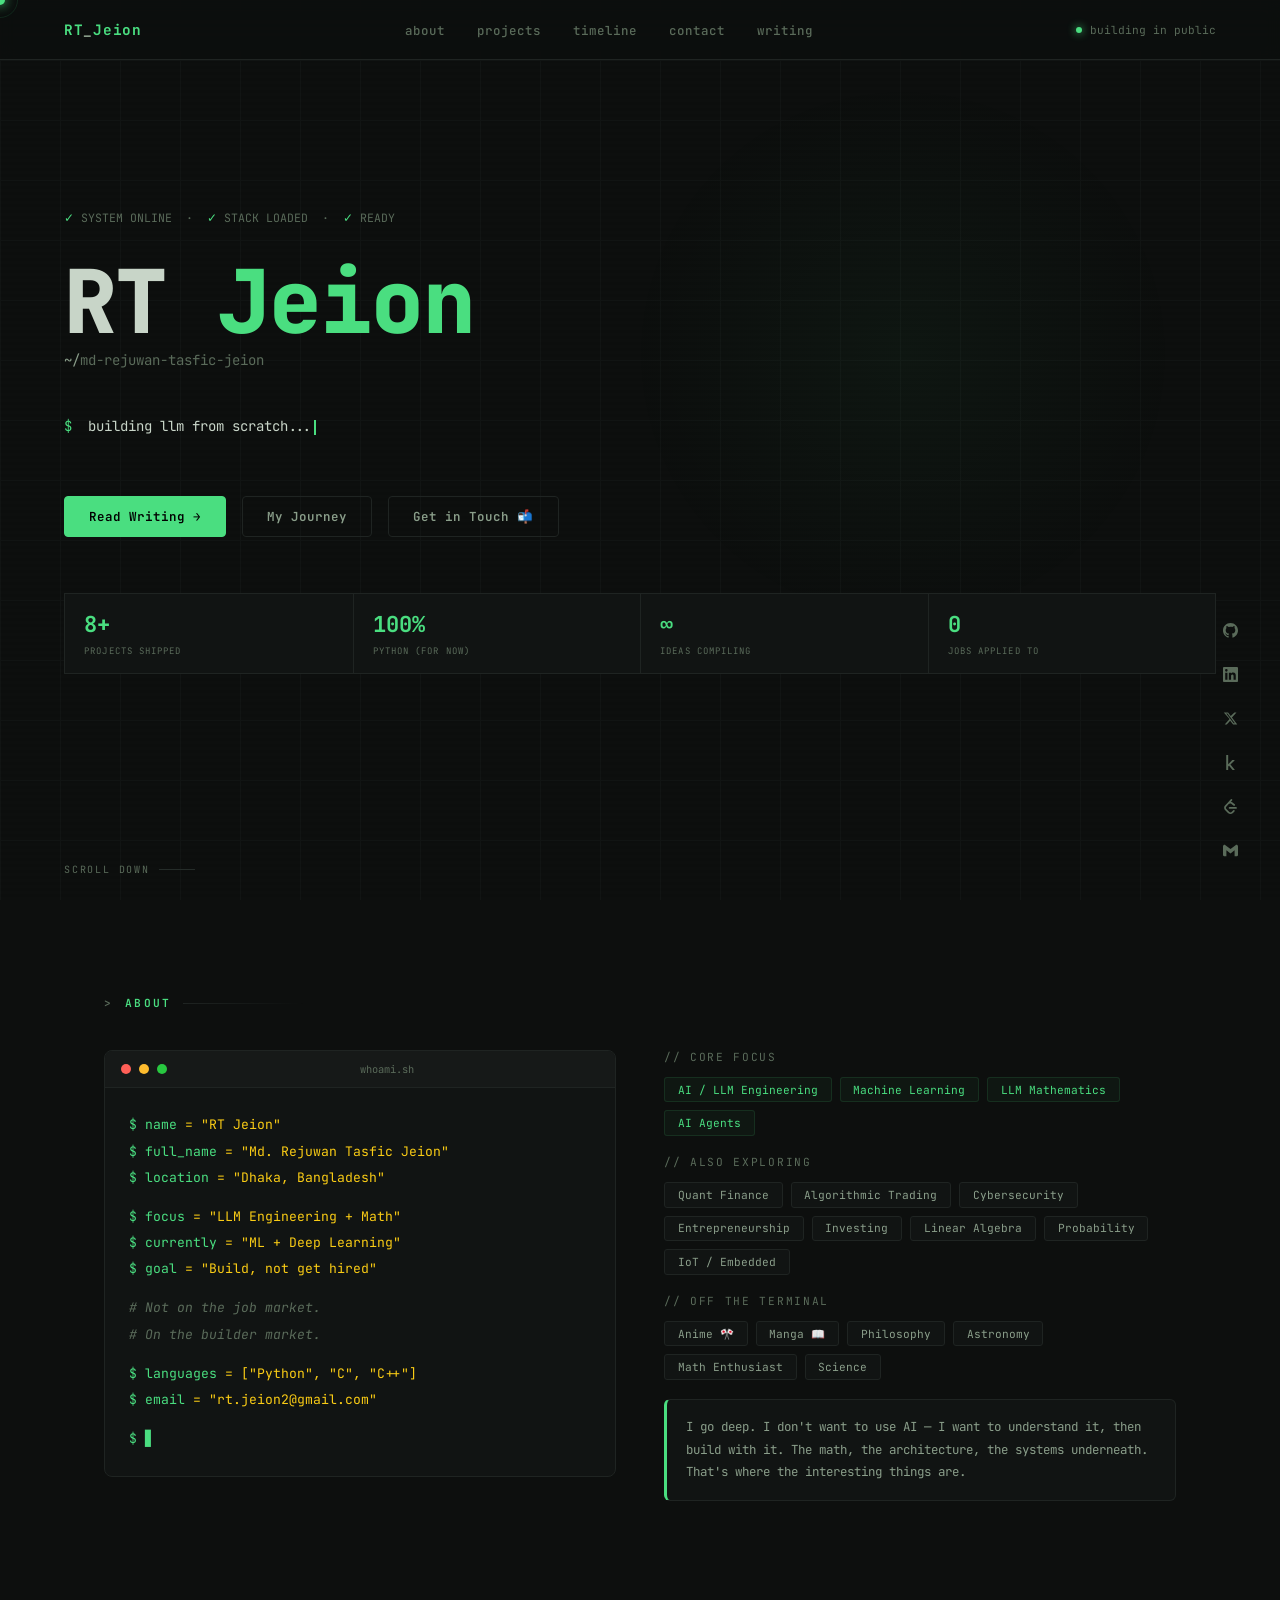
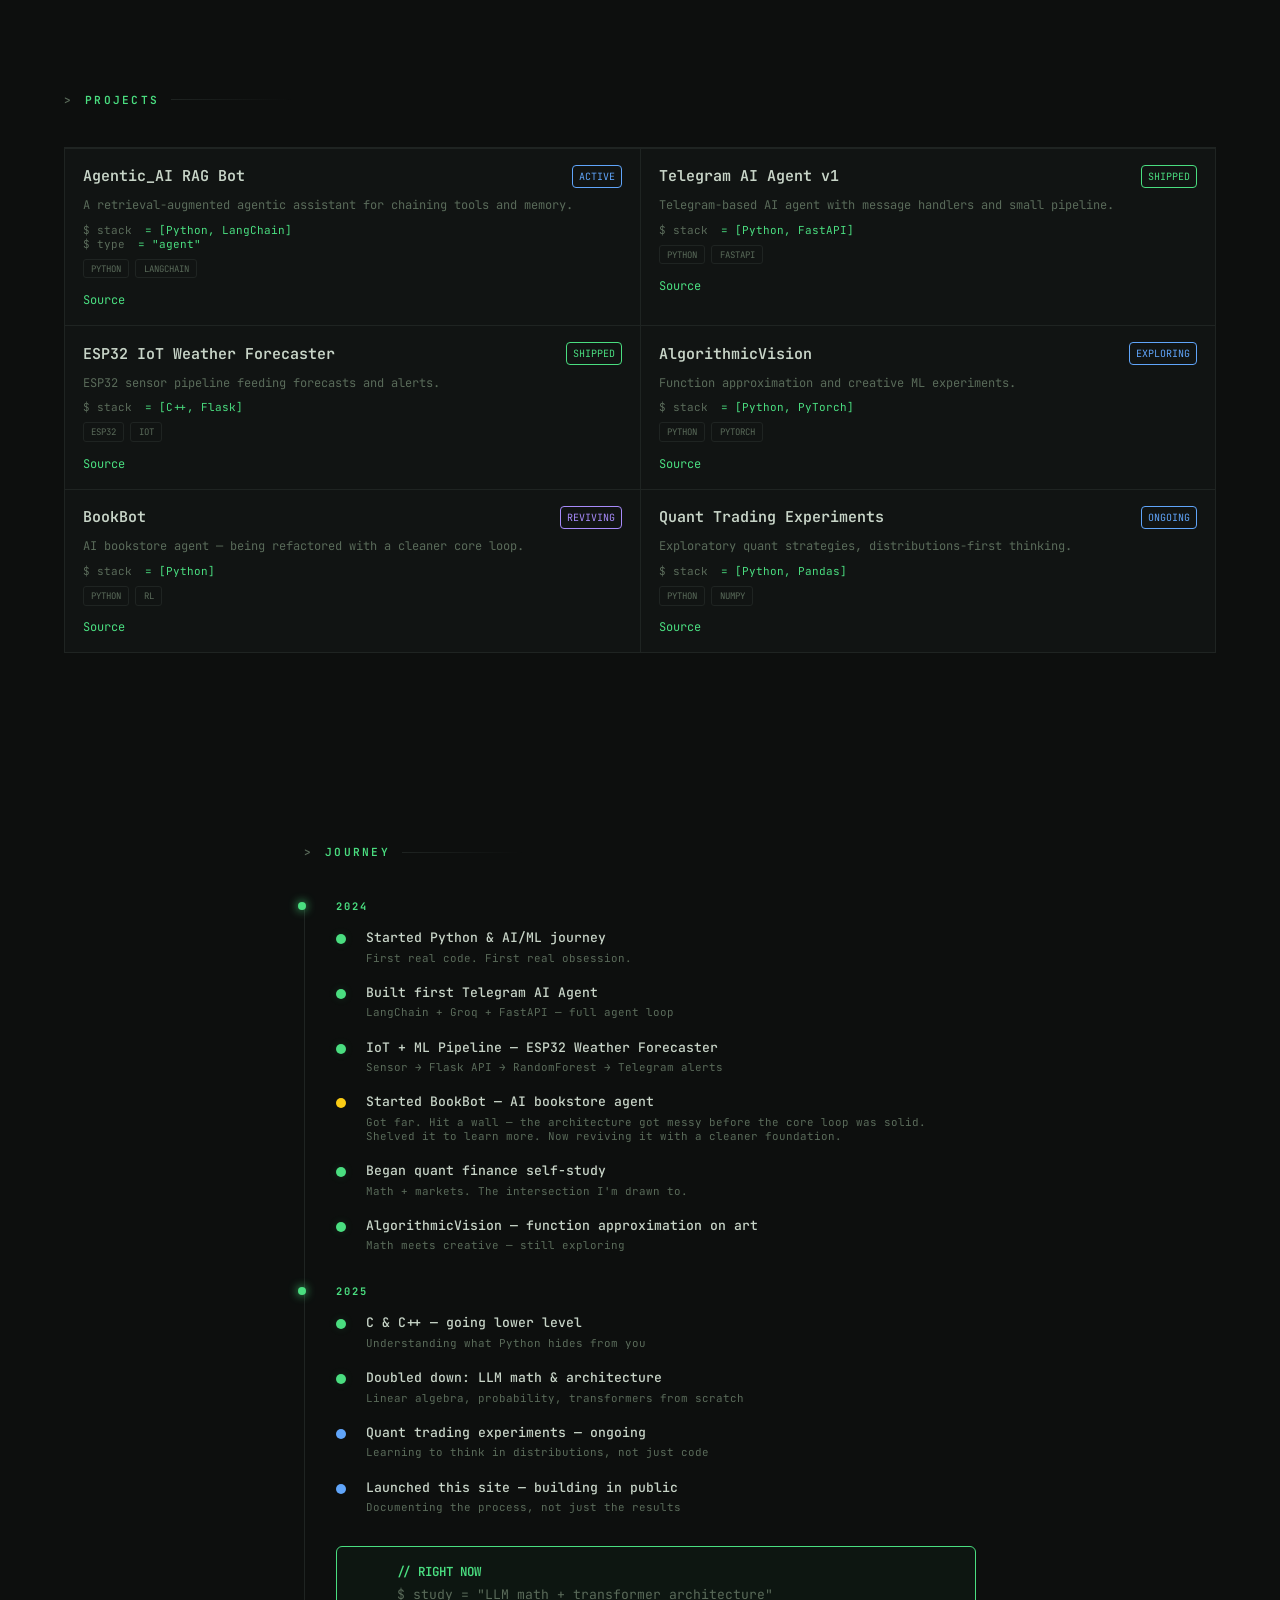
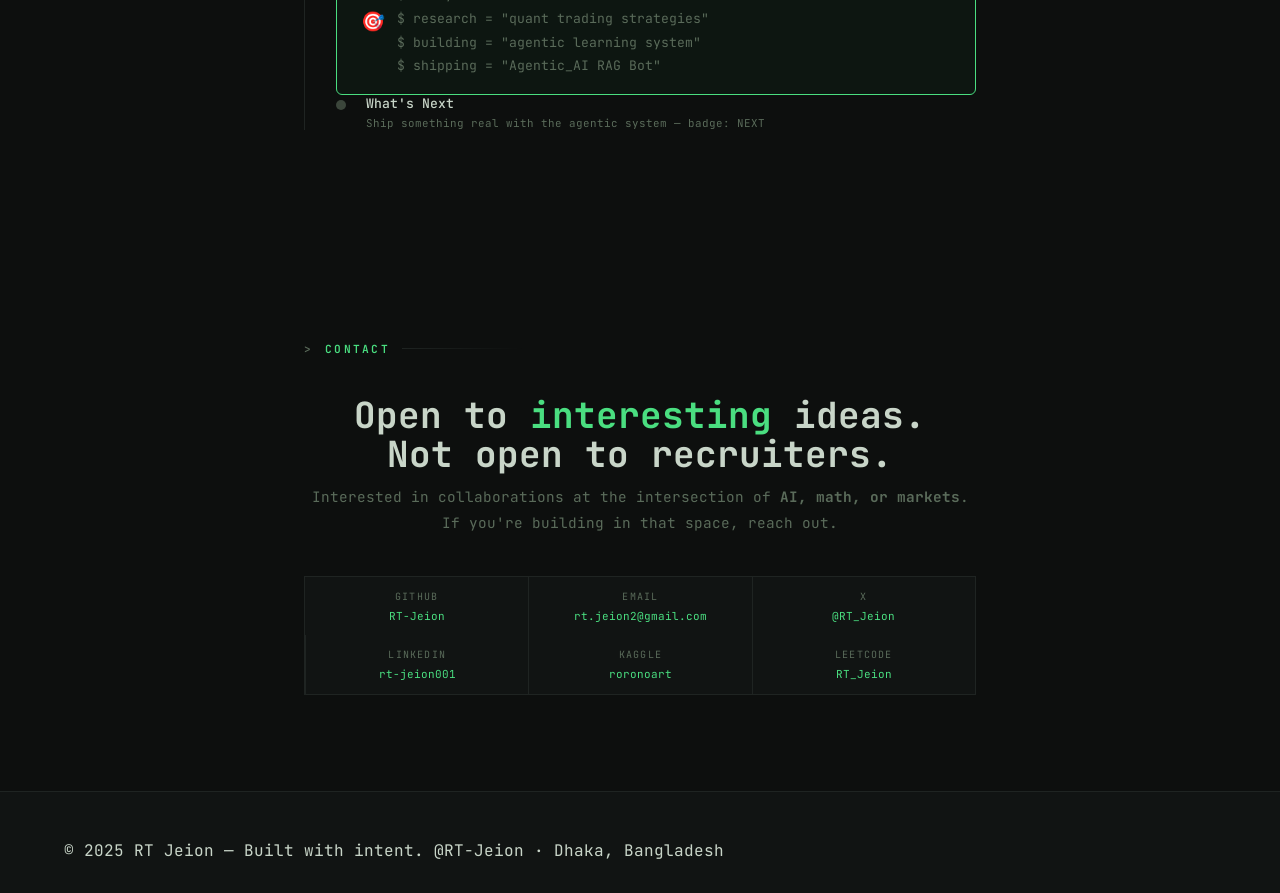
==== commit aaaa8505: "yooo" ====
--- a/index.html
+++ b/index.html
@@ -23,6 +23,7 @@
   <a href="#hero" class="nav-logo">RT<span>_</span>Jeion</a>
   <ul class="nav-links">
     <li><a href="#about">about</a></li>
+    <li><a href="#projects">projects</a></li>
     <li><a href="#timeline">timeline</a></li>
     <li><a href="#contact">contact</a></li>
     <li><a href="writing.html">writing</a></li>
@@ -179,6 +180,96 @@
 
   </div>
 </section>
+<!-- ══════════════════════════════════
+
+<!-- ══════════════════════════════════
+     PROJECTS
+══════════════════════════════════ -->
+<section id="projects">
+  <div class="section-label">PROJECTS</div>
+  <div class="projects-grid">
+
+    <article class="project-card">
+      <div class="project-row">
+        <div class="project-title">Agentic_AI RAG Bot</div>
+        <div class="project-badge badge-active">ACTIVE</div>
+      </div>
+      <div class="project-desc">A retrieval-augmented agentic assistant for chaining tools and memory.</div>
+      <div class="project-meta">
+        <div class="meta-row"><span class="meta-key">$ stack</span> <span class="meta-val">= [Python, LangChain]</span></div>
+        <div class="meta-row"><span class="meta-key">$ type</span> <span class="meta-val">= "agent"</span></div>
+      </div>
+      <div class="project-stack"><span>python</span><span>langchain</span></div>
+      <a class="project-git" href="#">Source <span class="arrow">→</span></a>
+    </article>
+
+    <article class="project-card">
+      <div class="project-row">
+        <div class="project-title">Telegram AI Agent v1</div>
+        <div class="project-badge badge-shipped">SHIPPED</div>
+      </div>
+      <div class="project-desc">Telegram-based AI agent with message handlers and small pipeline.</div>
+      <div class="project-meta">
+        <div class="meta-row"><span class="meta-key">$ stack</span> <span class="meta-val">= [Python, FastAPI]</span></div>
+      </div>
+      <div class="project-stack"><span>python</span><span>fastapi</span></div>
+      <a class="project-git" href="#">Source <span class="arrow">→</span></a>
+    </article>
+
+    <article class="project-card">
+      <div class="project-row">
+        <div class="project-title">ESP32 IoT Weather Forecaster</div>
+        <div class="project-badge badge-shipped">SHIPPED</div>
+      </div>
+      <div class="project-desc">ESP32 sensor pipeline feeding forecasts and alerts.</div>
+      <div class="project-meta">
+        <div class="meta-row"><span class="meta-key">$ stack</span> <span class="meta-val">= [C++, Flask]</span></div>
+      </div>
+      <div class="project-stack"><span>esp32</span><span>iot</span></div>
+      <a class="project-git" href="#">Source <span class="arrow">→</span></a>
+    </article>
+
+    <article class="project-card">
+      <div class="project-row">
+        <div class="project-title">AlgorithmicVision</div>
+        <div class="project-badge badge-exploring">EXPLORING</div>
+      </div>
+      <div class="project-desc">Function approximation and creative ML experiments.</div>
+      <div class="project-meta">
+        <div class="meta-row"><span class="meta-key">$ stack</span> <span class="meta-val">= [Python, PyTorch]</span></div>
+      </div>
+      <div class="project-stack"><span>python</span><span>pytorch</span></div>
+      <a class="project-git" href="#">Source <span class="arrow">→</span></a>
+    </article>
+
+    <article class="project-card">
+      <div class="project-row">
+        <div class="project-title">BookBot</div>
+        <div class="project-badge badge-reviving">REVIVING</div>
+      </div>
+      <div class="project-desc">AI bookstore agent — being refactored with a cleaner core loop.</div>
+      <div class="project-meta">
+        <div class="meta-row"><span class="meta-key">$ stack</span> <span class="meta-val">= [Python]</span></div>
+      </div>
+      <div class="project-stack"><span>python</span><span>rl</span></div>
+      <a class="project-git" href="#">Source <span class="arrow">→</span></a>
+    </article>
+
+    <article class="project-card">
+      <div class="project-row">
+        <div class="project-title">Quant Trading Experiments</div>
+        <div class="project-badge badge-ongoing">ONGOING</div>
+      </div>
+      <div class="project-desc">Exploratory quant strategies, distributions-first thinking.</div>
+      <div class="project-meta">
+        <div class="meta-row"><span class="meta-key">$ stack</span> <span class="meta-val">= [Python, Pandas]</span></div>
+      </div>
+      <div class="project-stack"><span>python</span><span>numpy</span></div>
+      <a class="project-git" href="#">Source <span class="arrow">→</span></a>
+    </article>
+
+  </div>
+</section>
 
 <!-- ══════════════════════════════════
      TIMELINE
@@ -189,42 +280,42 @@
 
     <div class="tl-year">2024</div>
     <div class="tl-item">
-      <span class="tl-icon">🟢</span>
+      <span class="tl-icon green"></span>
       <div class="tl-content">
         <div class="tl-title">Started Python & AI/ML journey</div>
         <div class="tl-sub">First real code. First real obsession.</div>
       </div>
     </div>
     <div class="tl-item">
-      <span class="tl-icon">🟢</span>
+      <span class="tl-icon green"></span>
       <div class="tl-content">
         <div class="tl-title">Built first Telegram AI Agent</div>
         <div class="tl-sub">LangChain + Groq + FastAPI — full agent loop</div>
       </div>
     </div>
     <div class="tl-item">
-      <span class="tl-icon">🟢</span>
+      <span class="tl-icon green"></span>
       <div class="tl-content">
         <div class="tl-title">IoT + ML Pipeline — ESP32 Weather Forecaster</div>
         <div class="tl-sub">Sensor → Flask API → RandomForest → Telegram alerts</div>
       </div>
     </div>
     <div class="tl-item">
-      <span class="tl-icon">🟡</span>
+      <span class="tl-icon yellow"></span>
       <div class="tl-content">
         <div class="tl-title">Started BookBot — AI bookstore agent</div>
-        <div class="tl-sub">Got far. Hit a wall. Shelved. Will revive.</div>
-      </div>
-    </div>
-    <div class="tl-item">
-      <span class="tl-icon">🟢</span>
+        <div class="tl-sub">Got far. Hit a wall — the architecture got messy before the core loop was solid. Shelved it to learn more. Now reviving it with a cleaner foundation.</div>
+      </div>
+    </div>
+    <div class="tl-item">
+      <span class="tl-icon green"></span>
       <div class="tl-content">
         <div class="tl-title">Began quant finance self-study</div>
         <div class="tl-sub">Math + markets. The intersection I'm drawn to.</div>
       </div>
     </div>
     <div class="tl-item">
-      <span class="tl-icon">🟢</span>
+      <span class="tl-icon green"></span>
       <div class="tl-content">
         <div class="tl-title">AlgorithmicVision — function approximation on art</div>
         <div class="tl-sub">Math meets creative — still exploring</div>
@@ -233,28 +324,28 @@
 
     <div class="tl-year">2025</div>
     <div class="tl-item">
-      <span class="tl-icon">🟢</span>
+      <span class="tl-icon green"></span>
       <div class="tl-content">
         <div class="tl-title">C & C++ — going lower level</div>
         <div class="tl-sub">Understanding what Python hides from you</div>
       </div>
     </div>
     <div class="tl-item">
-      <span class="tl-icon">🟢</span>
+      <span class="tl-icon green"></span>
       <div class="tl-content">
         <div class="tl-title">Doubled down: LLM math & architecture</div>
         <div class="tl-sub">Linear algebra, probability, transformers from scratch</div>
       </div>
     </div>
     <div class="tl-item">
-      <span class="tl-icon">🔵</span>
+      <span class="tl-icon blue"></span>
       <div class="tl-content">
         <div class="tl-title">Quant trading experiments — ongoing</div>
         <div class="tl-sub">Learning to think in distributions, not just code</div>
       </div>
     </div>
     <div class="tl-item">
-      <span class="tl-icon">🔵</span>
+      <span class="tl-icon blue"></span>
       <div class="tl-content">
         <div class="tl-title">Launched this site — building in public</div>
         <div class="tl-sub">Documenting the process, not just the results</div>
@@ -264,10 +355,21 @@
     <div class="tl-now">
       <span style="font-size:1.2rem">🎯</span>
       <div>
-        <div style="font-weight:600; margin-bottom:0.2rem">RIGHT NOW</div>
-        <div style="font-size:0.72rem; color:var(--muted2)">
-          LLM engineering + deep ML math + building products. Not a job seeker. A builder figuring out what to build next.
+        <div style="font-weight:600; margin-bottom:0.2rem">// RIGHT NOW</div>
+        <div style="font-size:0.82rem; color:var(--muted); font-family:var(--font); line-height:1.8">
+          <div>$ study = "LLM math + transformer architecture"</div>
+          <div>$ research = "quant trading strategies"</div>
+          <div>$ building = "agentic learning system"</div>
+          <div>$ shipping = "Agentic_AI RAG Bot"</div>
         </div>
+      </div>
+    </div>
+
+    <div class="tl-item">
+      <span class="tl-icon" style="opacity:0.6"></span>
+      <div class="tl-content">
+        <div class="tl-title">What's Next</div>
+        <div class="tl-sub">Ship something real with the agentic system — badge: NEXT</div>
       </div>
     </div>
 
@@ -283,109 +385,44 @@
     Open to <span>interesting</span> ideas.<br>Not open to recruiters.
   </h2>
   <p class="contact-sub">
-    Looking for co-builders, collaborators, and people who<br>
-    think in systems. If you're building something, let's talk.
+    Interested in collaborations at the intersection of <strong>AI, math, or markets</strong>. If you're building in that space, reach out.
   </p>
 
-  <div class="contact-main-links">
-    <!-- GitHub -->
-    <a href="https://github.com/RT-Jeion" target="_blank" class="social-btn">
-      <svg viewBox="0 0 24 24"><path d="M12 0C5.374 0 0 5.373 0 12c0 5.302 3.438 9.8 8.207 11.387.599.111.793-.261.793-.577v-2.234c-3.338.726-4.033-1.416-4.033-1.416-.546-1.387-1.333-1.756-1.333-1.756-1.089-.745.083-.729.083-.729 1.205.084 1.839 1.237 1.839 1.237 1.07 1.834 2.807 1.304 3.492.997.107-.775.418-1.305.762-1.604-2.665-.305-5.467-1.334-5.467-5.931 0-1.311.469-2.381 1.236-3.221-.124-.303-.535-1.524.117-3.176 0 0 1.008-.322 3.301 1.23A11.509 11.509 0 0 1 12 5.803c1.02.005 2.047.138 3.006.404 2.291-1.552 3.297-1.23 3.297-1.23.653 1.653.242 2.874.118 3.176.77.84 1.235 1.911 1.235 3.221 0 4.609-2.807 5.624-5.479 5.921.43.372.823 1.102.823 2.222v3.293c0 .319.192.694.801.576C20.566 21.797 24 17.3 24 12c0-6.627-5.373-12-12-12z"/></svg>
-      GitHub
-    </a>
-    <!-- LinkedIn -->
-    <a href="https://www.linkedin.com/in/rt-jeion001/" target="_blank" class="social-btn">
-      <svg viewBox="0 0 24 24"><path d="M20.447 20.452h-3.554v-5.569c0-1.328-.027-3.037-1.852-3.037-1.853 0-2.136 1.445-2.136 2.939v5.667H9.351V9h3.414v1.561h.046c.477-.9 1.637-1.85 3.37-1.85 3.601 0 4.267 2.37 4.267 5.455v6.286zM5.337 7.433a2.062 2.062 0 0 1-2.063-2.065 2.064 2.064 0 1 1 2.063 2.065zm1.782 13.019H3.555V9h3.564v11.452zM22.225 0H1.771C.792 0 0 .774 0 1.729v20.542C0 23.227.792 24 1.771 24h20.451C23.2 24 24 23.227 24 22.271V1.729C24 .774 23.2 0 22.222 0h.003z"/></svg>
-      LinkedIn
-    </a>
-    <!-- X -->
-    <a href="https://x.com/RT_Jeion" target="_blank" class="social-btn">
-      <svg viewBox="0 0 24 24"><path d="M18.244 2.25h3.308l-7.227 8.26 8.502 11.24H16.17l-4.714-6.231-5.401 6.231H2.744l7.737-8.835L1.254 2.25H8.08l4.259 5.63L18.244 2.25zm-1.161 17.52h1.833L7.084 4.126H5.117L17.083 19.77z"/></svg>
-      X / Twitter
-    </a>
-    <!-- Email -->
-    <a href="mailto:rt.jeion2@gmail.com" class="social-btn">
-      <svg viewBox="0 0 24 24"><path d="M24 5.457v13.909c0 .904-.732 1.636-1.636 1.636h-3.819V11.73L12 16.64l-6.545-4.91v9.273H1.636A1.636 1.636 0 0 1 0 19.366V5.457c0-2.023 2.309-3.178 3.927-1.964L5.455 4.64 12 9.548l6.545-4.91 1.528-1.145C21.69 2.28 24 3.434 24 5.457z"/></svg>
-      Email Me
-    </a>
-    <!-- Kaggle -->
-    <a href="https://www.kaggle.com/roronoart" target="_blank" class="social-btn">
-      <svg viewBox="0 0 24 24"><path d="M18.825 23.859c-.022.092-.117.141-.281.141h-3.139c-.187 0-.351-.082-.492-.248l-5.178-6.589-1.448 1.374v5.111c0 .235-.117.352-.351.352H5.505c-.236 0-.354-.117-.354-.352V.353c0-.233.118-.353.354-.353h2.431c.234 0 .351.12.351.353v14.343l6.203-6.272c.165-.165.33-.246.495-.246h3.239c.144 0 .236.06.285.18.046.149.034.255-.036.315l-6.555 6.344 6.836 8.507c.095.104.117.208.07.334"/></svg>
-      Kaggle
-    </a>
-    <!-- LeetCode -->
-    <a href="https://leetcode.com/u/RT_Jeion/" target="_blank" class="social-btn">
-      <svg viewBox="0 0 24 24"><path d="M13.483 0a1.374 1.374 0 0 0-.961.438L7.116 6.226l-3.854 4.126a5.266 5.266 0 0 0-1.209 2.104 5.35 5.35 0 0 0-.125.513 5.527 5.527 0 0 0 .062 2.362 5.83 5.83 0 0 0 .349 1.017 5.938 5.938 0 0 0 1.271 1.818l4.277 4.193.039.038c2.248 2.165 5.852 2.133 8.063-.074l2.396-2.392c.54-.54.54-1.414.003-1.955a1.378 1.378 0 0 0-1.951-.003l-2.396 2.392a3.021 3.021 0 0 1-4.205.038l-.02-.019-4.276-4.193c-.652-.64-.972-1.469-.948-2.263a2.68 2.68 0 0 1 .066-.523 2.545 2.545 0 0 1 .619-1.164L9.13 8.114c1.058-1.134 3.204-1.27 4.43-.278l3.501 2.831c.593.48 1.461.387 1.94-.207a1.384 1.384 0 0 0-.207-1.943l-3.5-2.831c-.8-.647-1.766-1.045-2.774-1.202l2.015-2.158A1.384 1.384 0 0 0 13.483 0zm-2.866 12.815a1.38 1.38 0 0 0-1.38 1.382 1.38 1.38 0 0 0 1.38 1.382H20.79a1.38 1.38 0 0 0 1.38-1.382 1.38 1.38 0 0 0-1.38-1.382z"/></svg>
-      LeetCode
-    </a>
-  </div>
-
-  <a href="#all-links" class="btn-all-links">↓ All Social Links</a>
+  <div class="contact-grid">
+    <div class="contact-cell">
+      <div class="label">GitHub</div>
+      <div class="value">RT-Jeion</div>
+    </div>
+    <div class="contact-cell">
+      <div class="label">Email</div>
+      <div class="value">rt.jeion2@gmail.com</div>
+    </div>
+    <div class="contact-cell">
+      <div class="label">X</div>
+      <div class="value">@RT_Jeion</div>
+    </div>
+    <div class="contact-cell">
+      <div class="label">LinkedIn</div>
+      <div class="value">rt-jeion001</div>
+    </div>
+    <div class="contact-cell">
+      <div class="label">Kaggle</div>
+      <div class="value">roronoart</div>
+    </div>
+    <div class="contact-cell">
+      <div class="label">LeetCode</div>
+      <div class="value">RT_Jeion</div>
+    </div>
+  </div>
 </section>
 
 <!-- ══════════════════════════════════
      FOOTER
 ══════════════════════════════════ -->
-<footer id="all-links">
-  <div class="footer-grid">
-    <div>
-      <div class="footer-brand">RT_Jeion</div>
-      <div class="footer-tagline">Builder. Not job seeker. Dhaka, Bangladesh.</div>
-      <a href="mailto:rt.jeion2@gmail.com" style="font-size:0.75rem; color:var(--accent); text-decoration:none;">
-        rt.jeion2@gmail.com
-      </a>
-    </div>
-
-    <div>
-      <div class="footer-links-title">// ALL LINKS</div>
-      <div class="footer-links-grid">
-        <a href="https://github.com/RT-Jeion" target="_blank" class="footer-link">
-          <svg viewBox="0 0 24 24"><path d="M12 0C5.374 0 0 5.373 0 12c0 5.302 3.438 9.8 8.207 11.387.599.111.793-.261.793-.577v-2.234c-3.338.726-4.033-1.416-4.033-1.416-.546-1.387-1.333-1.756-1.333-1.756-1.089-.745.083-.729.083-.729 1.205.084 1.839 1.237 1.839 1.237 1.07 1.834 2.807 1.304 3.492.997.107-.775.418-1.305.762-1.604-2.665-.305-5.467-1.334-5.467-5.931 0-1.311.469-2.381 1.236-3.221-.124-.303-.535-1.524.117-3.176 0 0 1.008-.322 3.301 1.23A11.509 11.509 0 0 1 12 5.803c1.02.005 2.047.138 3.006.404 2.291-1.552 3.297-1.23 3.297-1.23.653 1.653.242 2.874.118 3.176.77.84 1.235 1.911 1.235 3.221 0 4.609-2.807 5.624-5.479 5.921.43.372.823 1.102.823 2.222v3.293c0 .319.192.694.801.576C20.566 21.797 24 17.3 24 12c0-6.627-5.373-12-12-12z"/></svg>
-          GitHub
-        </a>
-        <a href="https://www.linkedin.com/in/rt-jeion001/" target="_blank" class="footer-link">
-          <svg viewBox="0 0 24 24"><path d="M20.447 20.452h-3.554v-5.569c0-1.328-.027-3.037-1.852-3.037-1.853 0-2.136 1.445-2.136 2.939v5.667H9.351V9h3.414v1.561h.046c.477-.9 1.637-1.85 3.37-1.85 3.601 0 4.267 2.37 4.267 5.455v6.286zM5.337 7.433a2.062 2.062 0 0 1-2.063-2.065 2.064 2.064 0 1 1 2.063 2.065zm1.782 13.019H3.555V9h3.564v11.452zM22.225 0H1.771C.792 0 0 .774 0 1.729v20.542C0 23.227.792 24 1.771 24h20.451C23.2 24 24 23.227 24 22.271V1.729C24 .774 23.2 0 22.222 0h.003z"/></svg>
-          LinkedIn
-        </a>
-        <a href="https://x.com/RT_Jeion" target="_blank" class="footer-link">
-          <svg viewBox="0 0 24 24"><path d="M18.244 2.25h3.308l-7.227 8.26 8.502 11.24H16.17l-4.714-6.231-5.401 6.231H2.744l7.737-8.835L1.254 2.25H8.08l4.259 5.63L18.244 2.25zm-1.161 17.52h1.833L7.084 4.126H5.117L17.083 19.77z"/></svg>
-          X / Twitter
-        </a>
-        <a href="https://www.kaggle.com/roronoart" target="_blank" class="footer-link">
-          <svg viewBox="0 0 24 24"><path d="M18.825 23.859c-.022.092-.117.141-.281.141h-3.139c-.187 0-.351-.082-.492-.248l-5.178-6.589-1.448 1.374v5.111c0 .235-.117.352-.351.352H5.505c-.236 0-.354-.117-.354-.352V.353c0-.233.118-.353.354-.353h2.431c.234 0 .351.12.351.353v14.343l6.203-6.272c.165-.165.33-.246.495-.246h3.239c.144 0 .236.06.285.18.046.149.034.255-.036.315l-6.555 6.344 6.836 8.507c.095.104.117.208.07.334"/></svg>
-          Kaggle
-        </a>
-        <a href="https://leetcode.com/u/RT_Jeion/" target="_blank" class="footer-link">
-          <svg viewBox="0 0 24 24"><path d="M13.483 0a1.374 1.374 0 0 0-.961.438L7.116 6.226l-3.854 4.126a5.266 5.266 0 0 0-1.209 2.104 5.35 5.35 0 0 0-.125.513 5.527 5.527 0 0 0 .062 2.362 5.83 5.83 0 0 0 .349 1.017 5.938 5.938 0 0 0 1.271 1.818l4.277 4.193.039.038c2.248 2.165 5.852 2.133 8.063-.074l2.396-2.392c.54-.54.54-1.414.003-1.955a1.378 1.378 0 0 0-1.951-.003l-2.396 2.392a3.021 3.021 0 0 1-4.205.038l-.02-.019-4.276-4.193c-.652-.64-.972-1.469-.948-2.263a2.68 2.68 0 0 1 .066-.523 2.545 2.545 0 0 1 .619-1.164L9.13 8.114c1.058-1.134 3.204-1.27 4.43-.278l3.501 2.831c.593.48 1.461.387 1.94-.207a1.384 1.384 0 0 0-.207-1.943l-3.5-2.831c-.8-.647-1.766-1.045-2.774-1.202l2.015-2.158A1.384 1.384 0 0 0 13.483 0zm-2.866 12.815a1.38 1.38 0 0 0-1.38 1.382 1.38 1.38 0 0 0 1.38 1.382H20.79a1.38 1.38 0 0 0 1.38-1.382 1.38 1.38 0 0 0-1.38-1.382z"/></svg>
-          LeetCode
-        </a>
-        <a href="https://www.reddit.com/user/Roronoa-RT/" target="_blank" class="footer-link">
-          <svg viewBox="0 0 24 24"><path d="M12 0A12 12 0 0 0 0 12a12 12 0 0 0 12 12 12 12 0 0 0 12-12A12 12 0 0 0 12 0zm5.01 4.744c.688 0 1.25.561 1.25 1.249a1.25 1.25 0 0 1-2.498.056l-2.597-.547-.8 3.747c1.824.07 3.48.632 4.674 1.488.308-.309.73-.491 1.207-.491.968 0 1.754.786 1.754 1.754 0 .716-.435 1.333-1.01 1.614a3.111 3.111 0 0 1 .042.52c0 2.694-3.13 4.87-7.004 4.87-3.874 0-7.004-2.176-7.004-4.87 0-.183.015-.366.043-.534A1.748 1.748 0 0 1 4.028 12c0-.968.786-1.754 1.754-1.754.463 0 .898.196 1.207.49 1.207-.883 2.878-1.43 4.744-1.487l.885-4.182a.342.342 0 0 1 .14-.197.35.35 0 0 1 .238-.042l2.906.617a1.214 1.214 0 0 1 1.108-.701zM9.25 12C8.561 12 8 12.562 8 13.25c0 .687.561 1.248 1.25 1.248.687 0 1.248-.561 1.248-1.249 0-.688-.561-1.249-1.249-1.249zm5.5 0c-.687 0-1.248.561-1.248 1.25 0 .687.561 1.248 1.249 1.248.688 0 1.249-.561 1.249-1.249 0-.687-.562-1.249-1.25-1.249zm-5.466 3.99a.327.327 0 0 0-.231.094.33.33 0 0 0 0 .463c.842.842 2.484.913 2.961.913.477 0 2.105-.056 2.961-.913a.361.361 0 0 0 .029-.463.33.33 0 0 0-.464 0c-.547.533-1.684.73-2.512.73-.828 0-1.979-.196-2.512-.73a.326.326 0 0 0-.232-.095z"/></svg>
-          Reddit
-        </a>
-        <a href="https://www.facebook.com/RT.Jeion" target="_blank" class="footer-link">
-          <svg viewBox="0 0 24 24"><path d="M24 12.073c0-6.627-5.373-12-12-12s-12 5.373-12 12c0 5.99 4.388 10.954 10.125 11.854v-8.385H7.078v-3.47h3.047V9.43c0-3.007 1.792-4.669 4.533-4.669 1.312 0 2.686.235 2.686.235v2.953H15.83c-1.491 0-1.956.925-1.956 1.874v2.25h3.328l-.532 3.47h-2.796v8.385C19.612 23.027 24 18.062 24 12.073z"/></svg>
-          Facebook
-        </a>
-        <a href="https://www.instagram.com/rt.jeion/" target="_blank" class="footer-link">
-          <svg viewBox="0 0 24 24"><path d="M12 2.163c3.204 0 3.584.012 4.85.07 3.252.148 4.771 1.691 4.919 4.919.058 1.265.069 1.645.069 4.849 0 3.205-.012 3.584-.069 4.849-.149 3.225-1.664 4.771-4.919 4.919-1.266.058-1.644.07-4.85.07-3.204 0-3.584-.012-4.849-.07-3.26-.149-4.771-1.699-4.919-4.92-.058-1.265-.07-1.644-.07-4.849 0-3.204.013-3.583.07-4.849.149-3.227 1.664-4.771 4.919-4.919 1.266-.057 1.645-.069 4.849-.069zM12 0C8.741 0 8.333.014 7.053.072 2.695.272.273 2.69.073 7.052.014 8.333 0 8.741 0 12c0 3.259.014 3.668.072 4.948.2 4.358 2.618 6.78 6.98 6.98C8.333 23.986 8.741 24 12 24c3.259 0 3.668-.014 4.948-.072 4.354-.2 6.782-2.618 6.979-6.98.059-1.28.073-1.689.073-4.948 0-3.259-.014-3.667-.072-4.947-.196-4.354-2.617-6.78-6.979-6.98C15.668.014 15.259 0 12 0zm0 5.838a6.162 6.162 0 1 0 0 12.324 6.162 6.162 0 0 0 0-12.324zM12 16a4 4 0 1 1 0-8 4 4 0 0 1 0 8zm6.406-11.845a1.44 1.44 0 1 0 0 2.881 1.44 1.44 0 0 0 0-2.881z"/></svg>
-          Instagram
-        </a>
-        <a href="mailto:rt.jeion2@gmail.com" class="footer-link">
-          <svg viewBox="0 0 24 24"><path d="M24 5.457v13.909c0 .904-.732 1.636-1.636 1.636h-3.819V11.73L12 16.64l-6.545-4.91v9.273H1.636A1.636 1.636 0 0 1 0 19.366V5.457c0-2.023 2.309-3.178 3.927-1.964L5.455 4.64 12 9.548l6.545-4.91 1.528-1.145C21.69 2.28 24 3.434 24 5.457z"/></svg>
-          Email
-        </a>
-      </div>
-    </div>
-  </div>
-
+<footer>
   <div class="footer-bottom">
     <span>© 2025 RT Jeion — Built with intent.</span>
-    <span>
-      <a href="https://github.com/RT-Jeion" target="_blank">@RT-Jeion</a>
-      &nbsp;·&nbsp;
-      Dhaka, Bangladesh
-    </span>
+    <span>@RT-Jeion · Dhaka, Bangladesh</span>
   </div>
 </footer>
 
--- a/styles.css
+++ b/styles.css
@@ -1,18 +1,21 @@
 :root {
-  --bg:        #09090f;
-  --surface:   #0f0f1a;
-  --surface2:  #141424;
-  --border:    #1e1e35;
-  --accent:    #00d4ff;
-  --accent-dim:#00d4ff18;
-  --accent-glow:#00d4ff40;
-  --green:     #00ff88;
-  --amber:     #ffb700;
-  --red:       #ff4455;
-  --text:      #dde1f0;
-  --muted:     #55567a;
-  --muted2:    #8889aa;
-  --font:      'JetBrains Mono', monospace;
+  --bg:          #0d0f0e;
+  --surface:     #111413;
+  --surface2:    #161918;
+  --border:      #1f2422;
+  --border2:     #252c29;
+  --text:        #c8d5c8;
+  --muted:       #5a6b5a;
+  --mid:         #8a9e8a;
+  --green:       #4ade80;
+  --green-dim:   #22c55e;
+  --yellow:      #facc15;
+  --blue:        #60a5fa;
+  --font:        'JetBrains Mono', 'IBM Plex Mono', monospace;
+  --accent:      var(--green);
+  --accent-dim:  rgba(74,222,128,0.04);
+  --accent-glow: rgba(74,222,128,0.12);
+  --muted2:      var(--mid);
 }
 
 *, *::before, *::after { box-sizing: border-box; margin: 0; padding: 0; }
@@ -70,9 +73,9 @@
   background: repeating-linear-gradient(
     0deg,
     transparent,
-    transparent 2px,
-    rgba(0,0,0,0.04) 2px,
-    rgba(0,0,0,0.04) 4px
+    transparent 3px,
+    rgba(0,0,0,0.03) 3px,
+    rgba(0,0,0,0.03) 6px
   );
   pointer-events: none;
   z-index: 1;
@@ -88,15 +91,15 @@
   justify-content: space-between;
   padding: 0 5vw;
   height: 60px;
-  background: rgba(9,9,15,0.75);
-  backdrop-filter: blur(20px);
+  background: rgba(13,15,14,0.92);
+  backdrop-filter: blur(8px);
   border-bottom: 1px solid var(--border);
 }
 
 .nav-logo {
   font-size: 0.9rem;
   font-weight: 700;
-  color: var(--accent);
+  color: var(--green);
   letter-spacing: 0.05em;
   text-decoration: none;
 }
@@ -110,7 +113,7 @@
 }
 
 .nav-links a {
-  color: var(--muted2);
+  color: var(--muted);
   text-decoration: none;
   font-size: 0.78rem;
   font-weight: 500;
@@ -123,11 +126,13 @@
   position: absolute;
   bottom: -4px; left: 0;
   width: 0; height: 1px;
-  background: var(--accent);
+  background: var(--green);
   transition: width 0.2s;
 }
 .nav-links a:hover { color: var(--accent); }
 .nav-links a:hover::after { width: 100%; }
+.nav-links a.active { color: var(--green); }
+.nav-links a.active::after { width: 100%; }
 
 .nav-status {
   display: flex;
@@ -187,11 +192,11 @@
 
 .hero-glow {
   position: absolute;
-  top: 20%;
-  left: -10%;
+  top: 6%;
+  right: 6%;
   width: 600px;
   height: 600px;
-  background: radial-gradient(circle, var(--accent-glow) 0%, transparent 65%);
+  background: radial-gradient(circle, rgba(74,222,128,0.04) 0%, transparent 65%);
   pointer-events: none;
   animation: glowdrift 8s ease-in-out infinite alternate;
 }
@@ -209,37 +214,37 @@
 .hero-boot span { color: var(--green); }
 
 .hero-name {
-  font-size: clamp(3rem, 9vw, 7rem);
+  font-size: clamp(42px, 8vw, 88px);
   font-weight: 800;
   line-height: 1;
-  letter-spacing: -0.03em;
+  letter-spacing: -0.02em;
   color: var(--text);
   margin-bottom: 0.4rem;
   animation: fadein 0.5s ease 0.1s both;
 }
-.hero-name .accent { color: var(--accent); }
+.hero-name .accent { color: var(--green); }
 
 .hero-handle {
-  font-size: 1rem;
-  color: var(--muted);
-  margin-bottom: 2rem;
+  font-size: 14px;
+  color: var(--muted);
+  margin-bottom: 48px;
   animation: fadein 0.5s ease 0.2s both;
 }
 .hero-handle span { color: var(--muted2); }
 
 .hero-tagline {
-  font-size: clamp(0.85rem, 2vw, 1.1rem);
-  color: var(--muted2);
+  font-size: 14px;
+  color: var(--muted);
   margin-bottom: 2.5rem;
   min-height: 2.4rem;
   animation: fadein 0.5s ease 0.3s both;
 }
-.hero-tagline .prompt { color: var(--accent); margin-right: 0.5rem; }
+.hero-tagline .prompt { color: var(--green); margin-right: 0.5rem; }
 .hero-tagline #typed { color: var(--text); }
 .cursor-blink {
   display: inline-block;
   width: 2px; height: 1.1em;
-  background: var(--accent);
+  background: var(--green);
   vertical-align: middle;
   margin-left: 2px;
   animation: blink 1s step-end infinite;
@@ -264,7 +269,7 @@
   letter-spacing: 0.08em;
   border-radius: 4px;
   text-decoration: none;
-  cursor: none;
+  cursor: pointer;
   transition: all 0.2s;
 }
 .btn-primary {
@@ -289,45 +294,53 @@
 
 .hero-scroll {
   position: absolute;
-  bottom: 2rem;
+  bottom: 1.5rem;
   left: 5vw;
-  font-size: 0.65rem;
-  color: var(--muted);
-  display: flex;
-  align-items: center;
-  gap: 0.5rem;
+  font-size: 10px;
+  color: var(--muted);
+  text-transform: uppercase;
+  letter-spacing: 0.18em;
+  display: flex;
+  align-items: center;
+  gap: 0.6rem;
   animation: fadein 0.5s ease 1s both;
 }
-.hero-scroll::before {
+.hero-scroll::after {
   content: '';
-  width: 1px;
-  height: 40px;
-  background: linear-gradient(var(--accent), transparent);
+  display: inline-block;
+  width: 36px; height: 1px; background: var(--border2);
 }
 
 /* Hero mini stats row */
 .hero-stats {
-  display: flex;
-  gap: 2.5rem;
+  display: grid;
+  grid-template-columns: repeat(4, 1fr);
+  gap: 0;
   margin-top: 3.5rem;
-  flex-wrap: wrap;
+  border: 1px solid var(--border);
+  background: var(--surface);
+  overflow: hidden;
   animation: fadein 0.5s ease 0.5s both;
 }
 .hero-stat {
+  padding: 1rem 1.2rem;
+  border-left: 1px solid var(--border);
   display: flex;
   flex-direction: column;
-  gap: 0.2rem;
-}
+  gap: 0.4rem;
+  align-items: flex-start;
+}
+.hero-stat:first-child { border-left: none; }
 .hero-stat-val {
-  font-size: 1.3rem;
+  font-size: 22px;
   font-weight: 700;
-  color: var(--text);
-}
-.hero-stat-val span { color: var(--accent); }
+  color: var(--green);
+}
 .hero-stat-label {
-  font-size: 0.65rem;
-  color: var(--muted);
-  letter-spacing: 0.1em;
+  font-size: 9px;
+  color: var(--muted);
+  text-transform: uppercase;
+  letter-spacing: 0.12em;
 }
 
 @keyframes fadein {
@@ -337,10 +350,15 @@
 
 /* Hero social links row */
 .hero-socials {
-  display: flex;
-  gap: 0.6rem;
-  margin-top: 2rem;
-  align-items: center;
+  position: absolute;
+  right: 2rem;
+  bottom: 2rem;
+  display: flex;
+  flex-direction: column;
+  gap: 0.5rem;
+  align-items: flex-end;
+  font-size: 10px;
+  color: var(--muted);
   animation: fadein 0.5s ease 0.6s both;
 }
 .hero-social-link {
@@ -348,24 +366,20 @@
   align-items: center;
   justify-content: center;
   width: 36px; height: 36px;
-  background: var(--surface);
-  border: 1px solid var(--border);
+  background: transparent;
+  border: 1px solid transparent;
   border-radius: 6px;
-  color: var(--muted2);
+  color: var(--muted);
   text-decoration: none;
-  transition: all 0.2s;
-  cursor: none;
+  transition: color 0.18s, transform 0.18s;
 }
 .hero-social-link svg {
   width: 15px; height: 15px;
   fill: currentColor;
 }
 .hero-social-link:hover {
-  color: var(--accent);
-  border-color: var(--accent-glow);
-  background: var(--accent-dim);
-  transform: translateY(-2px);
-  box-shadow: 0 4px 16px var(--accent-glow);
+  color: var(--green);
+  transform: translateX(4px);
 }
 
 
@@ -409,10 +423,10 @@
   color: var(--muted2);
 }
 .t-line { display: block; }
-.t-prompt { color: var(--accent); }
-.t-key { color: var(--green); }
-.t-val { color: var(--text); }
-.t-comment { color: var(--muted); font-style: italic; }
+ .t-prompt { color: var(--green); }
+ .t-key { color: var(--green); }
+ .t-val { color: var(--yellow); }
+ .t-comment { color: var(--muted); font-style: italic; }
 .t-blank { display: block; height: 0.8rem; }
 
 .about-interests {
@@ -455,6 +469,47 @@
 /* ─── TIMELINE ─── */
 #timeline { max-width: 800px; margin: 0 auto; }
 
+/* ─── PROJECTS ─── */
+.projects-grid {
+  max-width: 1200px;
+  margin: 0 auto;
+  display: grid;
+  grid-template-columns: repeat(2, 1fr);
+  gap: 0;
+  border: 1px solid var(--border);
+  background: var(--surface);
+}
+.project-card {
+  padding: 1rem 1.1rem;
+  border-top: 1px solid var(--border);
+  border-left: 1px solid var(--border);
+  background: var(--surface);
+}
+.projects-grid .project-card:nth-child(odd) { border-left: none; }
+.project-row { display:flex; justify-content:space-between; align-items:center; gap:1rem; }
+.project-title { color: var(--text); font-size:15px; font-weight:600; }
+.project-badge { font-size: 10px; padding: 4px 6px; border-radius: 4px; border:1px solid var(--border); text-transform:uppercase; }
+.badge-shipped { color: var(--green); border-color: var(--green); }
+.badge-active { color: var(--blue); border-color: var(--blue); }
+.badge-exploring { color: var(--blue); border-color: var(--blue); }
+.badge-reviving { color: #a78bfa; border-color: #a78bfa; }
+.badge-ongoing { color: var(--blue); border-color: var(--blue); }
+.project-desc { font-size:12px; color: var(--muted); margin:0.6rem 0; max-height:3.2rem; overflow:hidden; }
+.project-meta { font-size:12px; color: var(--mid); margin-bottom:0.5rem; }
+.meta-row { font-family: var(--font); font-size:11px; color: var(--muted); }
+.meta-key { color: var(--muted); margin-right:0.4rem; }
+.meta-val { color: var(--green); }
+.project-stack { display:flex; gap:0.4rem; margin-bottom:0.6rem; }
+.project-stack span { font-size:9px; padding:0.18rem 0.45rem; border:1px solid var(--border); text-transform:uppercase; color:var(--muted); border-radius:3px; }
+.project-git { color: var(--green); text-decoration:none; font-size:12px; display:inline-flex; gap:0.5rem; align-items:center; }
+.project-git .arrow { display:inline-block; transform: translateX(-6px); opacity:0; transition: all 0.22s; }
+.project-card:hover { background: #111413; }
+.project-card:hover .project-git .arrow { transform: translateX(0); opacity:1; }
+
+@media (max-width: 768px) {
+  .projects-grid { grid-template-columns: 1fr; }
+}
+
 .tl-container {
   position: relative;
   padding-left: 2rem;
@@ -464,7 +519,7 @@
   position: absolute;
   left: 0; top: 8px; bottom: 0;
   width: 1px;
-  background: linear-gradient(var(--accent-glow), var(--border), transparent);
+  background: var(--border);
 }
 
 .tl-year {
@@ -506,6 +561,22 @@
   flex-shrink: 0;
   margin-top: 2px;
 }
+.tl-icon::before {
+  content: '';
+  display: inline-block;
+  width: 10px; height: 10px;
+  border-radius: 50%;
+  background: var(--muted);
+  margin-right: 0.25rem;
+}
+.tl-icon.green::before { background: var(--green); box-shadow: 0 0 8px rgba(74,222,128,0.14); }
+.tl-icon.yellow::before { background: var(--yellow); }
+.tl-icon.blue::before { background: var(--blue); }
+.tl-icon.now::before { background: var(--green); box-shadow: 0 0 12px rgba(74,222,128,0.18); }
+.tl-icon.green { color: var(--green); }
+.tl-icon.yellow { color: var(--yellow); }
+.tl-icon.blue { color: var(--blue); }
+.tl-icon.now { color: var(--green); animation: pulse 1.6s infinite; }
 .tl-content { flex: 1; }
 .tl-title {
   font-size: 0.82rem;
@@ -522,11 +593,11 @@
 .tl-now {
   margin-top: 2rem;
   padding: 1rem 1.5rem;
-  background: var(--accent-dim);
-  border: 1px solid var(--accent-glow);
+  background: rgba(34,197,94,0.04);
+  border: 1px solid var(--green);
   border-radius: 6px;
   font-size: 0.78rem;
-  color: var(--accent);
+  color: var(--green);
   display: flex;
   align-items: center;
   gap: 0.75rem;
@@ -536,17 +607,17 @@
 #contact { max-width: 800px; margin: 0 auto; text-align: center; }
 
 .contact-headline {
-  font-size: clamp(1.5rem, 4vw, 2.5rem);
+  font-size: 36px;
   font-weight: 700;
   color: var(--text);
-  line-height: 1.2;
-  margin-bottom: 1rem;
-}
-.contact-headline span { color: var(--accent); }
+  line-height: 1.1;
+  margin-bottom: 0.6rem;
+}
+.contact-headline span { color: var(--green); }
 
 .contact-sub {
-  font-size: 0.82rem;
-  color: var(--muted2);
+  font-size: 0.9rem;
+  color: var(--muted);
   margin-bottom: 2.5rem;
   line-height: 1.8;
 }
@@ -566,45 +637,38 @@
   font-family: var(--font);
   font-size: 0.75rem;
   font-weight: 500;
-  color: var(--muted2);
+  color: var(--green);
   background: var(--surface);
   border: 1px solid var(--border);
   border-radius: 4px;
   text-decoration: none;
-  cursor: none;
+  cursor: pointer;
   transition: all 0.2s;
   letter-spacing: 0.05em;
 }
 .social-btn:hover {
-  color: var(--accent);
-  border-color: var(--accent-glow);
-  background: var(--accent-dim);
+  color: #000;
+  background: var(--green);
+  border-color: transparent;
   transform: translateY(-2px);
 }
 .social-btn svg { width: 14px; height: 14px; fill: currentColor; }
 
-.btn-all-links {
-  display: inline-flex;
-  align-items: center;
-  gap: 0.5rem;
-  padding: 0.65rem 1.4rem;
-  font-family: var(--font);
-  font-size: 0.75rem;
-  font-weight: 600;
-  color: var(--accent);
-  background: transparent;
-  border: 1px solid var(--accent);
-  border-radius: 4px;
-  text-decoration: none;
-  cursor: none;
-  transition: all 0.2s;
-  letter-spacing: 0.08em;
-}
-.btn-all-links:hover {
-  background: var(--accent);
-  color: #000;
-  box-shadow: 0 0 20px var(--accent-glow);
-}
+.contact-grid {
+  display: grid;
+  grid-template-columns: repeat(3, 1fr);
+  gap: 0;
+  border: 1px solid var(--border);
+  overflow: hidden;
+}
+.contact-cell {
+  padding: 0.8rem 1rem;
+  border-left: 1px solid var(--border);
+  background: var(--surface);
+}
+.contact-cell:first-child { border-left: none; }
+.contact-cell .label { font-size: 10px; color: var(--muted); text-transform: uppercase; letter-spacing: 0.12em; margin-bottom: 0.35rem; }
+.contact-cell .value { font-size: 11px; color: var(--green); }
 
 /* ─── FOOTER ─── */
 footer {
@@ -616,71 +680,16 @@
 }
 
 .footer-grid {
+ #all-links { display: none; }
+ .footer-bottom {
   max-width: 1200px;
   margin: 0 auto;
-  display: grid;
-  grid-template-columns: 1fr auto;
-  gap: 3rem;
-  align-items: start;
-}
-
-.footer-brand {
-  font-size: 1.1rem;
-  font-weight: 700;
-  color: var(--accent);
-  margin-bottom: 0.5rem;
-}
-.footer-tagline {
-  font-size: 0.72rem;
-  color: var(--muted);
-  margin-bottom: 1.5rem;
-}
-
-#all-links { scroll-margin-top: 80px; }
-
-.footer-links-title {
-  font-size: 0.65rem;
-  color: var(--muted);
-  letter-spacing: 0.15em;
-  margin-bottom: 1rem;
-}
-.footer-links-grid {
-  display: grid;
-  grid-template-columns: repeat(3, 1fr);
-  gap: 0.5rem;
-}
-.footer-link {
-  display: flex;
-  align-items: center;
-  gap: 0.5rem;
-  color: var(--muted2);
-  text-decoration: none;
-  font-size: 0.75rem;
-  padding: 0.4rem 0.6rem;
-  border-radius: 4px;
-  transition: all 0.2s;
-}
-.footer-link:hover {
-  color: var(--accent);
-  background: var(--accent-dim);
-}
-.footer-link svg { width: 13px; height: 13px; fill: currentColor; flex-shrink: 0; }
-
-.footer-bottom {
-  max-width: 1200px;
-  margin: 2rem auto 0;
-  padding-top: 1.5rem;
-  border-top: 1px solid var(--border);
   display: flex;
   justify-content: space-between;
   align-items: center;
-  font-size: 0.65rem;
-  color: var(--muted);
-  flex-wrap: wrap;
-  gap: 0.5rem;
-}
-.footer-bottom a { color: var(--muted2); text-decoration: none; }
-.footer-bottom a:hover { color: var(--accent); }
+  font-size: 10px;
+  color: var(--muted);
+}
 
 /* ─── SCROLL REVEAL ─── */
 .reveal {
@@ -701,5 +710,6 @@
   .about-grid { grid-template-columns: 1fr; }
   .footer-grid { grid-template-columns: 1fr; }
   .footer-links-grid { grid-template-columns: repeat(2, 1fr); }
-  .hero-stats { gap: 1.5rem; }
-}
+  .hero-stats { grid-template-columns: repeat(2, 1fr); gap: 0; }
+  .hero-socials { display: none; }
+}
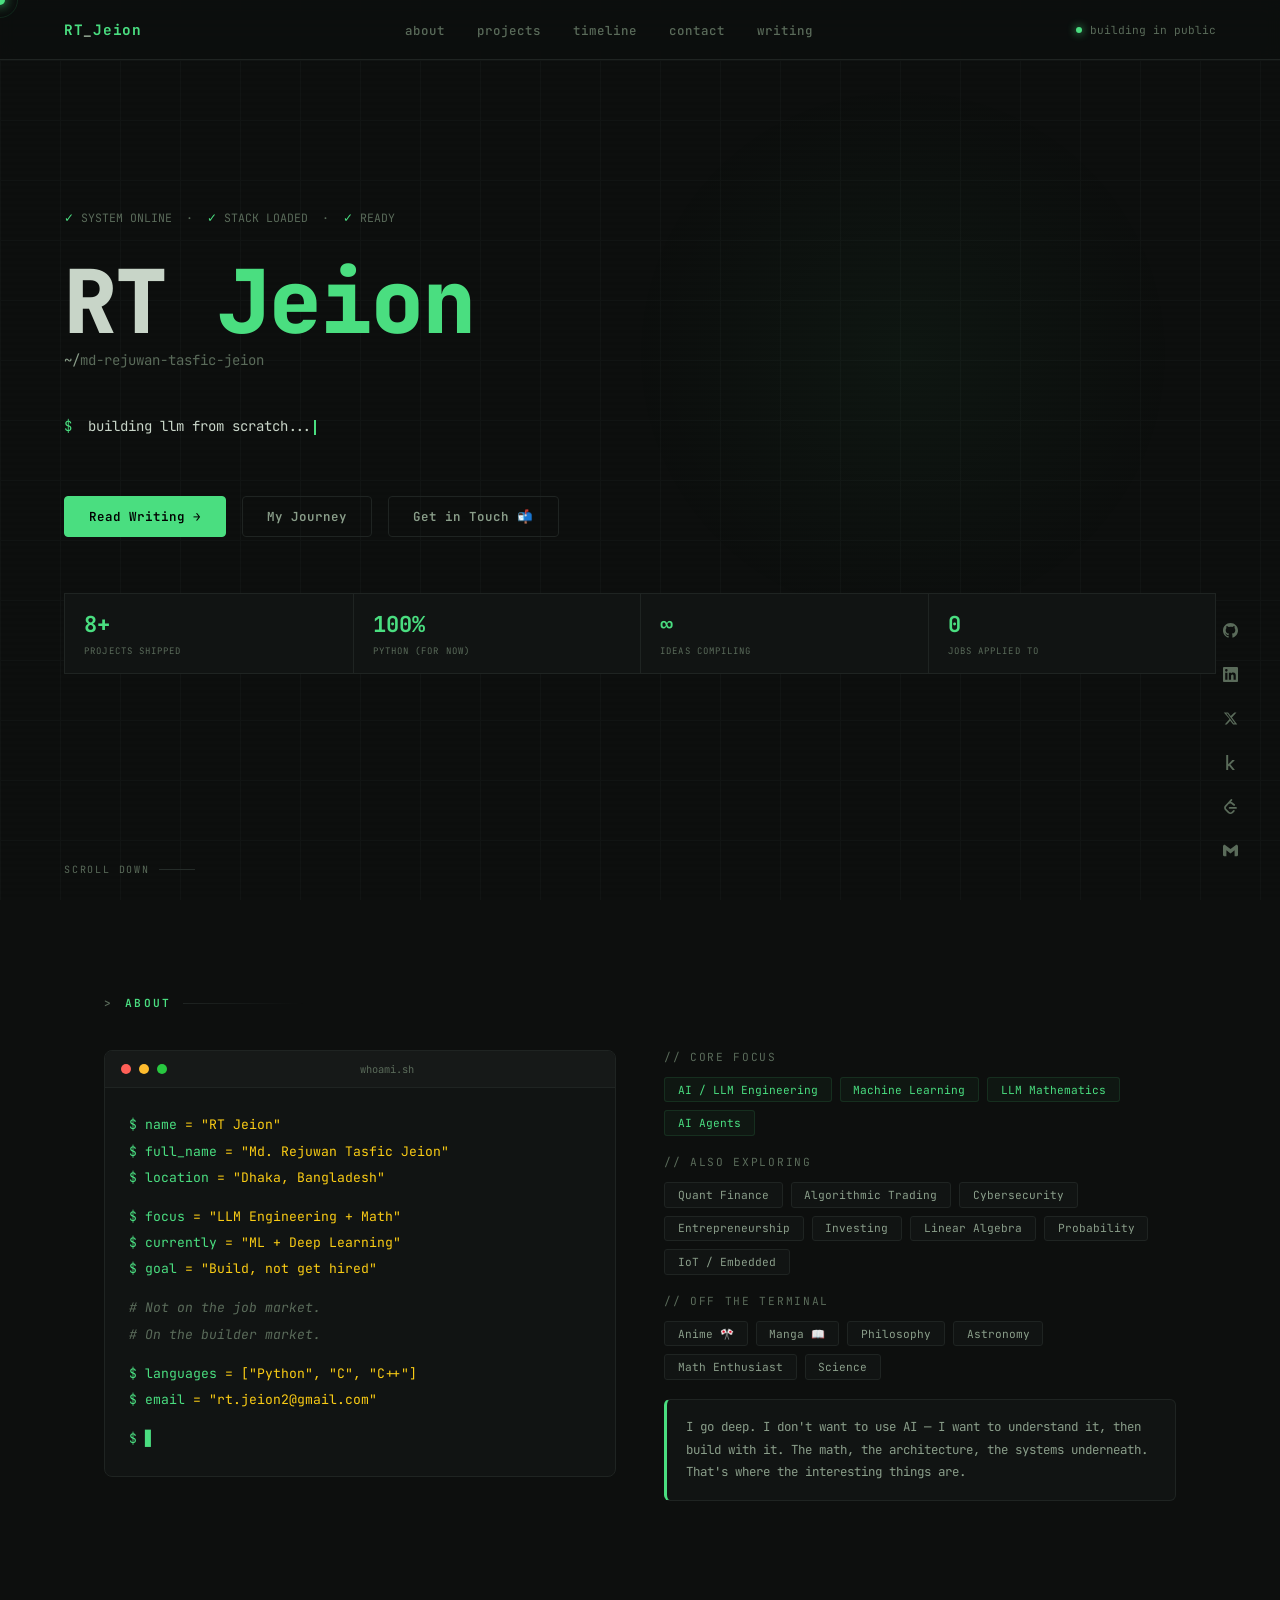
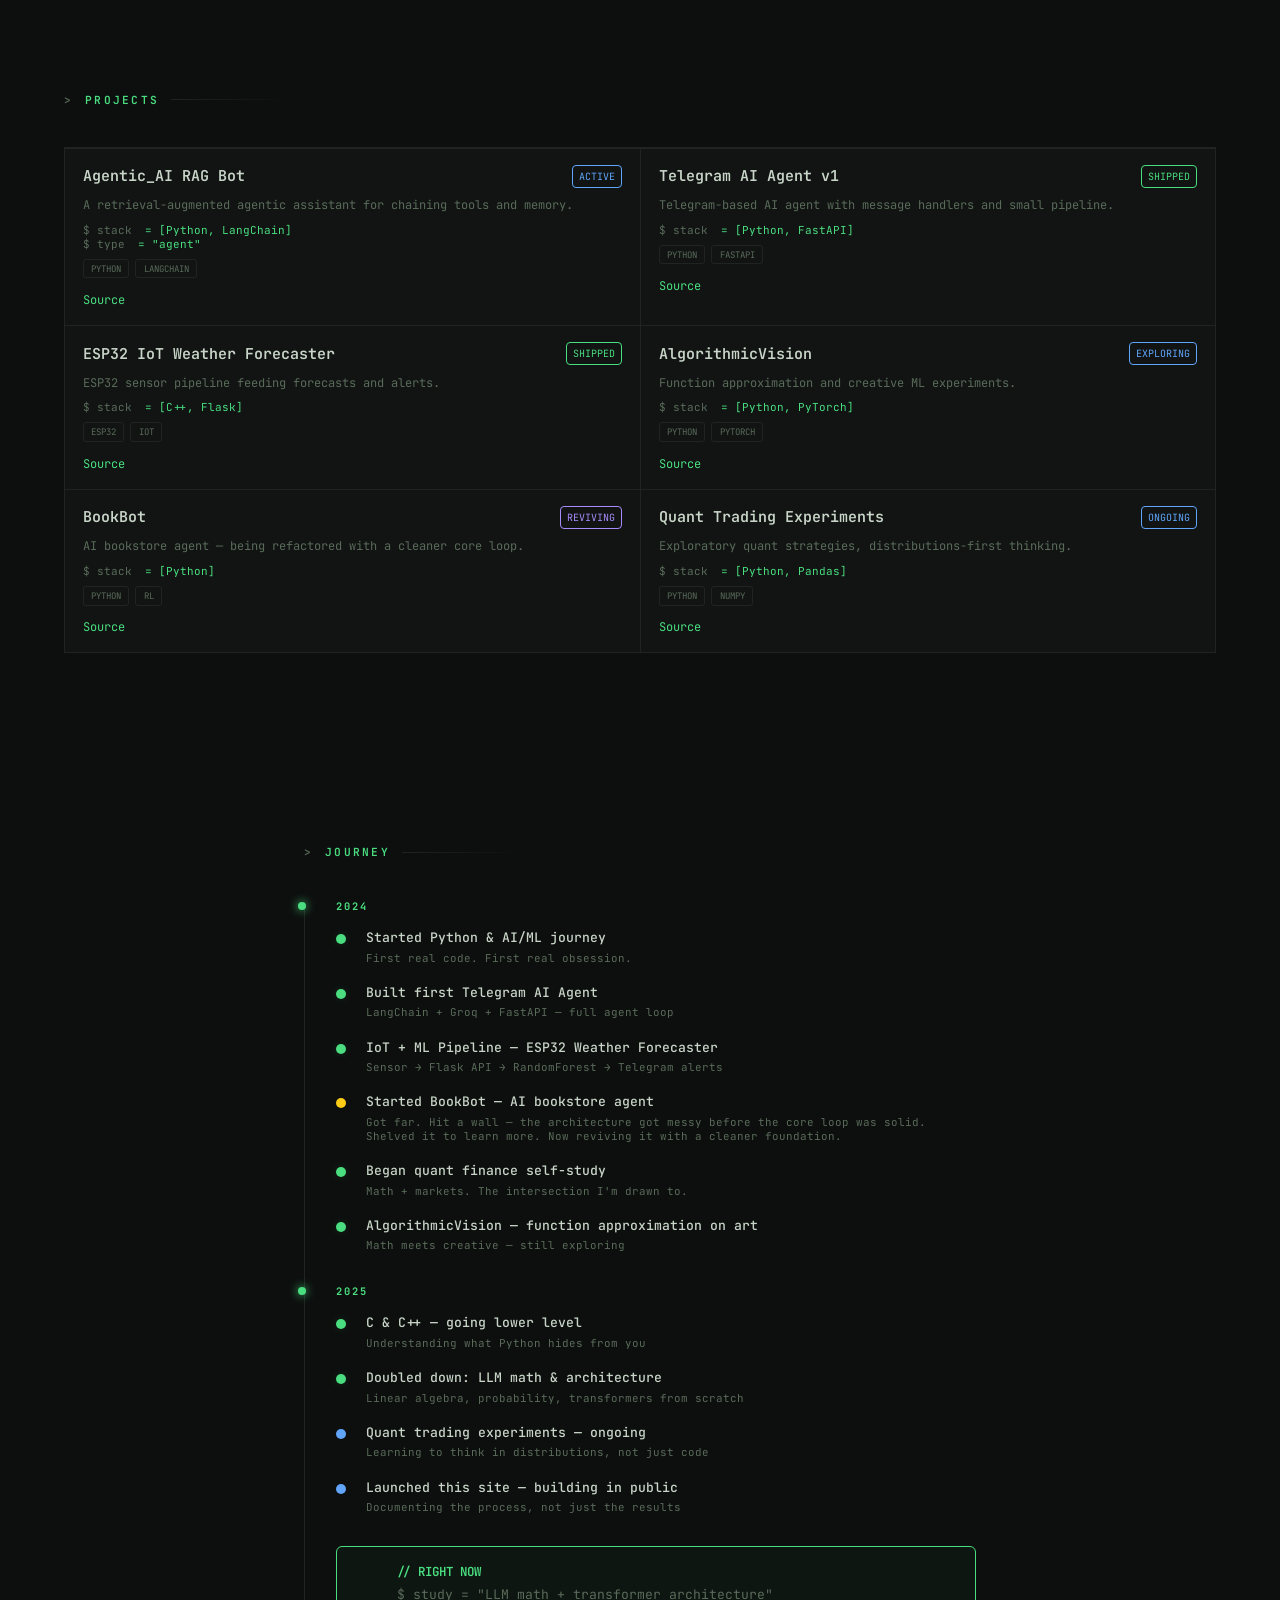
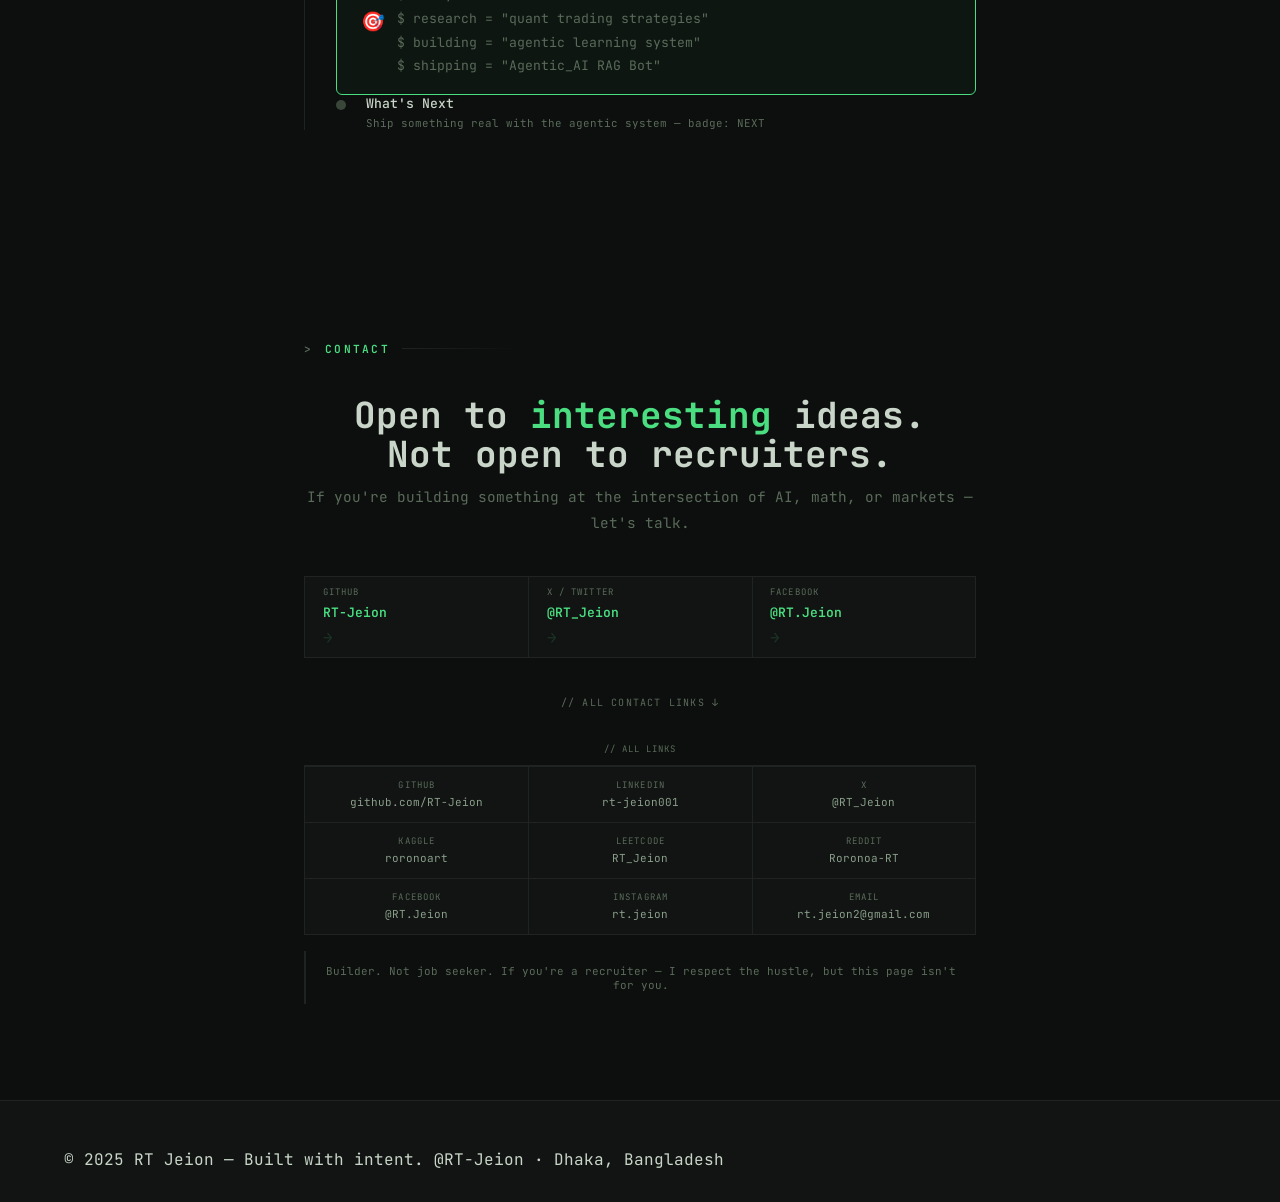
==== commit 58f719ed: "yoo" ====
--- a/index.html
+++ b/index.html
@@ -385,35 +385,53 @@
     Open to <span>interesting</span> ideas.<br>Not open to recruiters.
   </h2>
   <p class="contact-sub">
-    Interested in collaborations at the intersection of <strong>AI, math, or markets</strong>. If you're building in that space, reach out.
+    If you're building something at the intersection of AI, math, or markets — let's talk.
   </p>
 
-  <div class="contact-grid">
-    <div class="contact-cell">
-      <div class="label">GitHub</div>
-      <div class="value">RT-Jeion</div>
-    </div>
-    <div class="contact-cell">
-      <div class="label">Email</div>
-      <div class="value">rt.jeion2@gmail.com</div>
-    </div>
-    <div class="contact-cell">
-      <div class="label">X</div>
-      <div class="value">@RT_Jeion</div>
-    </div>
-    <div class="contact-cell">
-      <div class="label">LinkedIn</div>
-      <div class="value">rt-jeion001</div>
-    </div>
-    <div class="contact-cell">
-      <div class="label">Kaggle</div>
-      <div class="value">roronoart</div>
-    </div>
-    <div class="contact-cell">
-      <div class="label">LeetCode</div>
-      <div class="value">RT_Jeion</div>
-    </div>
-  </div>
+  <!-- Part 1 — Core Three Links -->
+  <div class="contact-core" aria-label="primary contact links">
+    <a href="https://github.com/RT-Jeion" target="_blank" class="core-cell">
+      <div class="platform-label">GITHUB</div>
+      <div class="platform-handle">RT-Jeion</div>
+      <div class="platform-arrow">→</div>
+    </a>
+    <a href="https://x.com/RT_Jeion" target="_blank" class="core-cell">
+      <div class="platform-label">X / TWITTER</div>
+      <div class="platform-handle">@RT_Jeion</div>
+      <div class="platform-arrow">→</div>
+    </a>
+    <a href="https://www.facebook.com/RT.Jeion" target="_blank" class="core-cell">
+      <div class="platform-label">FACEBOOK</div>
+      <div class="platform-handle">@RT.Jeion</div>
+      <div class="platform-arrow">→</div>
+    </a>
+  </div>
+
+  <!-- Part 2 — Reach Out -->
+  <div style="height:32px"></div>
+  <a href="#all-links-panel" id="reach-link" class="reach-line">// all contact links ↓</a>
+  <div style="height:32px"></div>
+
+  <!-- Part 3 — All Links Panel -->
+  <div id="all-links-panel" class="all-links-panel reveal">
+    <div class="all-links-label">// ALL LINKS</div>
+    <div class="all-grid">
+      <a href="https://github.com/RT-Jeion" target="_blank" class="all-cell"><div class="cell-label">GITHUB</div><div class="cell-value">github.com/RT-Jeion</div></a>
+      <a href="https://www.linkedin.com/in/rt-jeion001/" target="_blank" class="all-cell"><div class="cell-label">LINKEDIN</div><div class="cell-value">rt-jeion001</div></a>
+      <a href="https://x.com/RT_Jeion" target="_blank" class="all-cell"><div class="cell-label">X</div><div class="cell-value">@RT_Jeion</div></a>
+      <a href="https://www.kaggle.com/roronoart" target="_blank" class="all-cell"><div class="cell-label">KAGGLE</div><div class="cell-value">roronoart</div></a>
+      <a href="https://leetcode.com/u/RT_Jeion/" target="_blank" class="all-cell"><div class="cell-label">LEETCODE</div><div class="cell-value">RT_Jeion</div></a>
+      <a href="https://www.reddit.com/user/Roronoa-RT/" target="_blank" class="all-cell"><div class="cell-label">REDDIT</div><div class="cell-value">Roronoa-RT</div></a>
+      <a href="https://www.facebook.com/RT.Jeion" target="_blank" class="all-cell"><div class="cell-label">FACEBOOK</div><div class="cell-value">@RT.Jeion</div></a>
+      <a href="https://www.instagram.com/rt.jeion/" target="_blank" class="all-cell"><div class="cell-label">INSTAGRAM</div><div class="cell-value">rt.jeion</div></a>
+      <a href="mailto:rt.jeion2@gmail.com" class="all-cell"><div class="cell-label">EMAIL</div><div class="cell-value">rt.jeion2@gmail.com</div></a>
+    </div>
+
+    <div class="recruiter-note">
+      Builder. Not job seeker. If you're a recruiter — I respect the hustle, but this page isn't for you.
+    </div>
+  </div>
+
 </section>
 
 <!-- ══════════════════════════════════
--- a/styles.css
+++ b/styles.css
@@ -622,6 +622,56 @@
   line-height: 1.8;
 }
 
+/* Contact core three blocks */
+.contact-core {
+  display: grid;
+  grid-template-columns: repeat(3, 1fr);
+  gap: 0;
+  border: 1px solid var(--border);
+  overflow: hidden;
+  width: 100%;
+  margin: 0 auto;
+}
+.core-cell {
+  display: flex;
+  flex-direction: column;
+  justify-content: center;
+  align-items: flex-start;
+  padding: 1rem 1.1rem;
+  height: 80px;
+  background: var(--surface);
+  border-left: 1px solid var(--border);
+  text-decoration: none;
+  color: var(--muted);
+}
+.contact-core .core-cell:first-child { border-left: none; }
+.platform-label { font-size:9px; text-transform:uppercase; color:var(--muted); letter-spacing:0.12em; }
+.platform-handle { font-size:13px; color:var(--green); margin-top:6px; font-weight:600; }
+.platform-arrow { margin-top:6px; color: rgba(74,222,128,0.25); transition: transform 0.18s, opacity 0.18s; opacity:0.6; }
+.core-cell:hover { background: var(--surface2); }
+.core-cell:hover .platform-handle { color: var(--green); }
+.core-cell:hover .platform-arrow { transform: translateX(6px); opacity:1; }
+
+/* Reach line */
+.reach-line { display:inline-block; color:var(--muted); text-decoration:none; font-size:10px; text-transform:uppercase; letter-spacing:0.12em; }
+.reach-line:hover { color:var(--green); }
+
+/* All links panel */
+.all-links-panel { max-width: 820px; margin: 0 auto; }
+.all-links-label { font-size:9px; text-transform:uppercase; color:var(--muted); letter-spacing:0.12em; margin-bottom:0.6rem; }
+.all-grid { display:grid; grid-template-columns: repeat(3,1fr); gap:0; border:1px solid var(--border); overflow:hidden; }
+.all-cell { display:flex; flex-direction:column; justify-content:center; padding:0.6rem 0.9rem; height:56px; border-left:1px solid var(--border); border-top:1px solid var(--border); text-decoration:none; color:var(--muted); background:var(--surface); }
+.all-grid .all-cell:first-child, .all-grid .all-cell:nth-child(4), .all-grid .all-cell:nth-child(7) { border-left: none; }
+.cell-label { font-size:9px; text-transform:uppercase; color:var(--muted); letter-spacing:0.12em; }
+.cell-value { font-size:11px; color:var(--mid); margin-top:4px; }
+
+.recruiter-note { margin-top:1rem; padding:0.8rem 0.8rem; border-left:2px solid var(--border); color:var(--muted); font-size:11px; }
+
+@media (max-width: 768px) {
+  .contact-core { grid-template-columns: 1fr; }
+  .all-grid { grid-template-columns: repeat(2, 1fr); }
+}
+
 .contact-main-links {
   display: flex;
   justify-content: center;
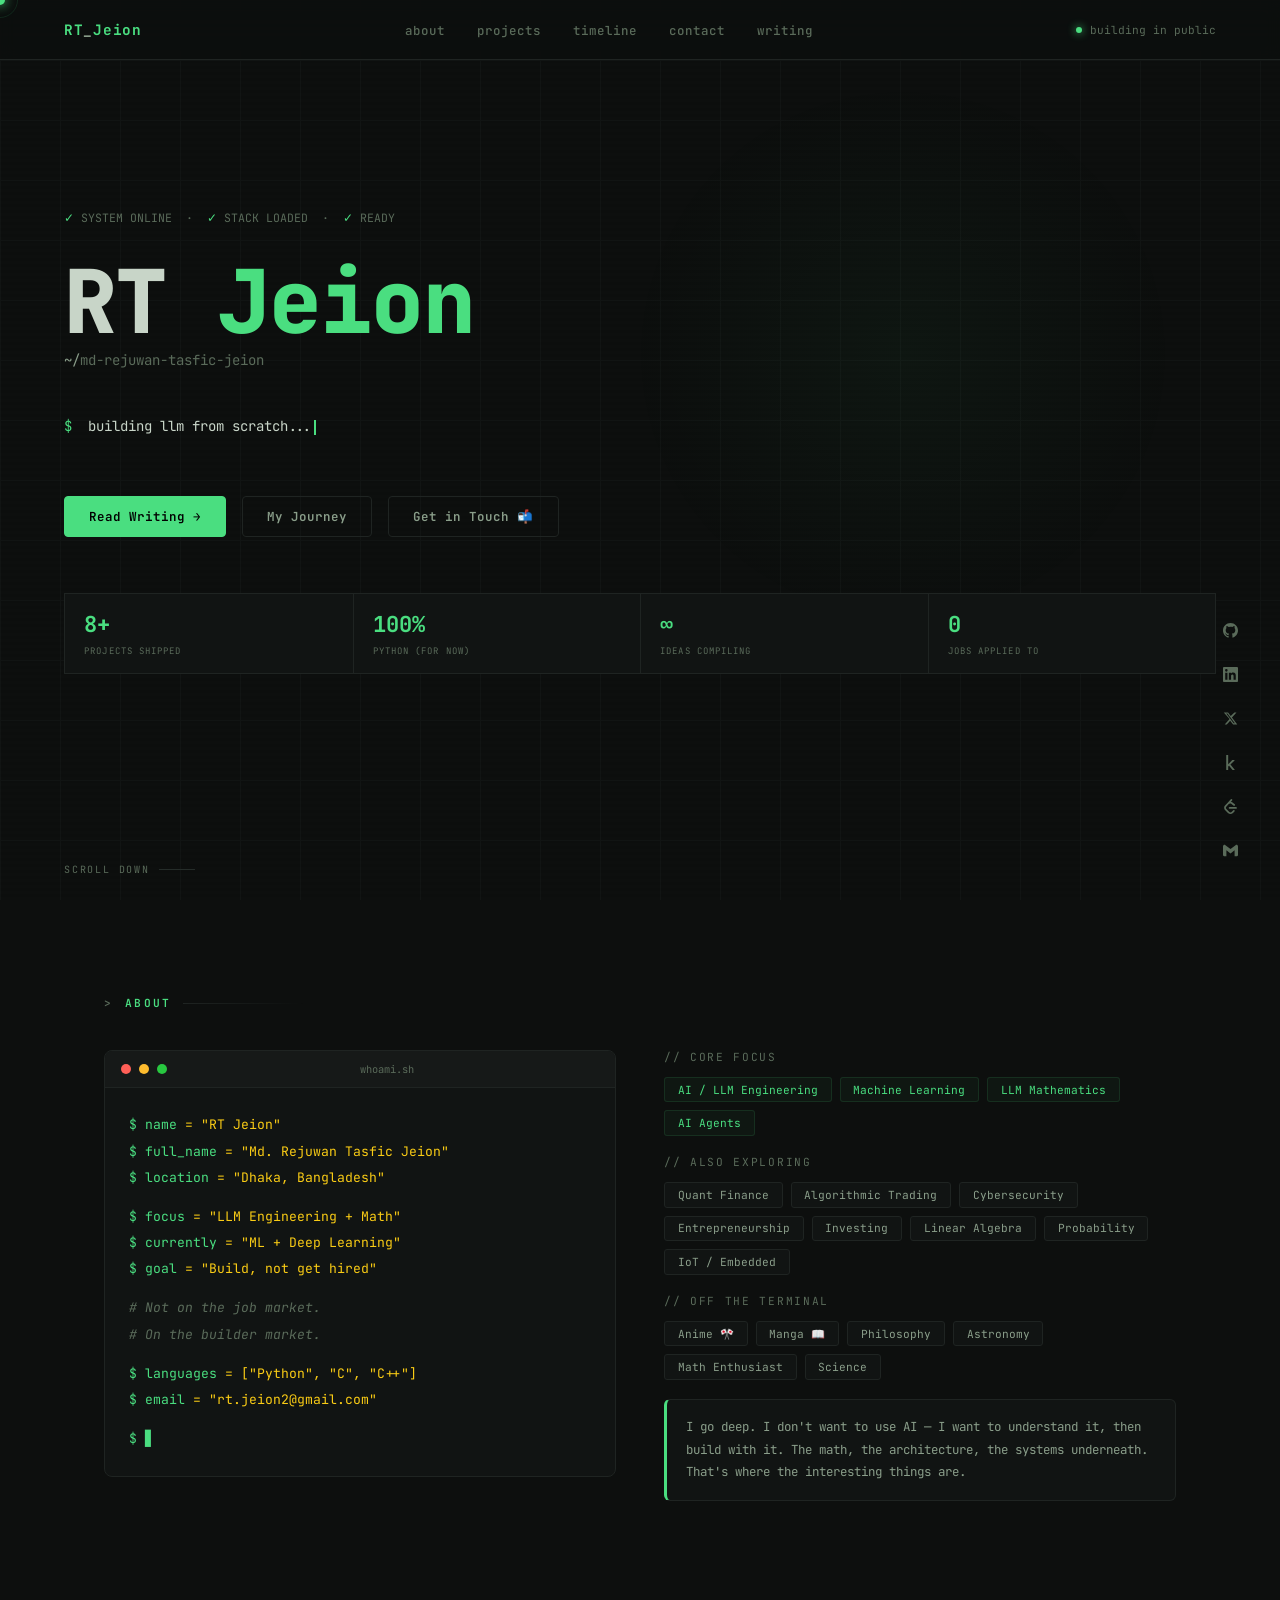
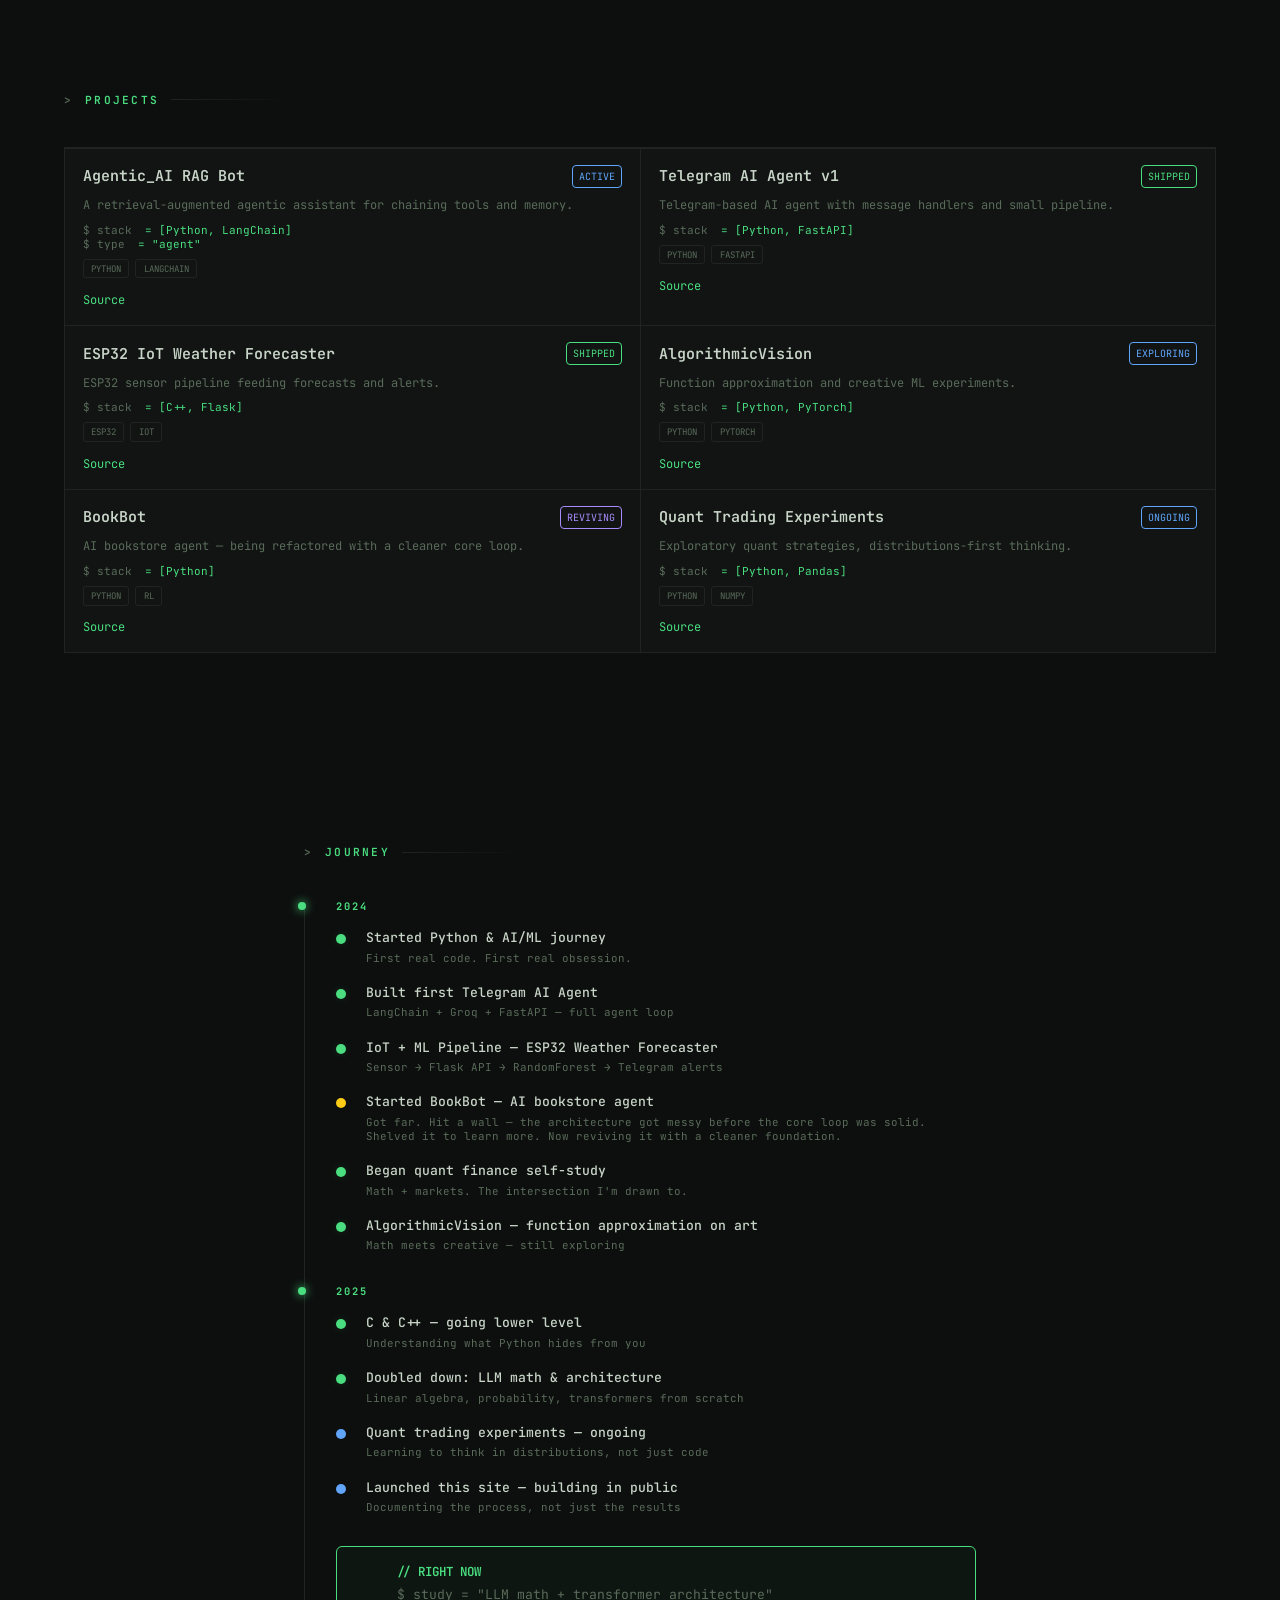
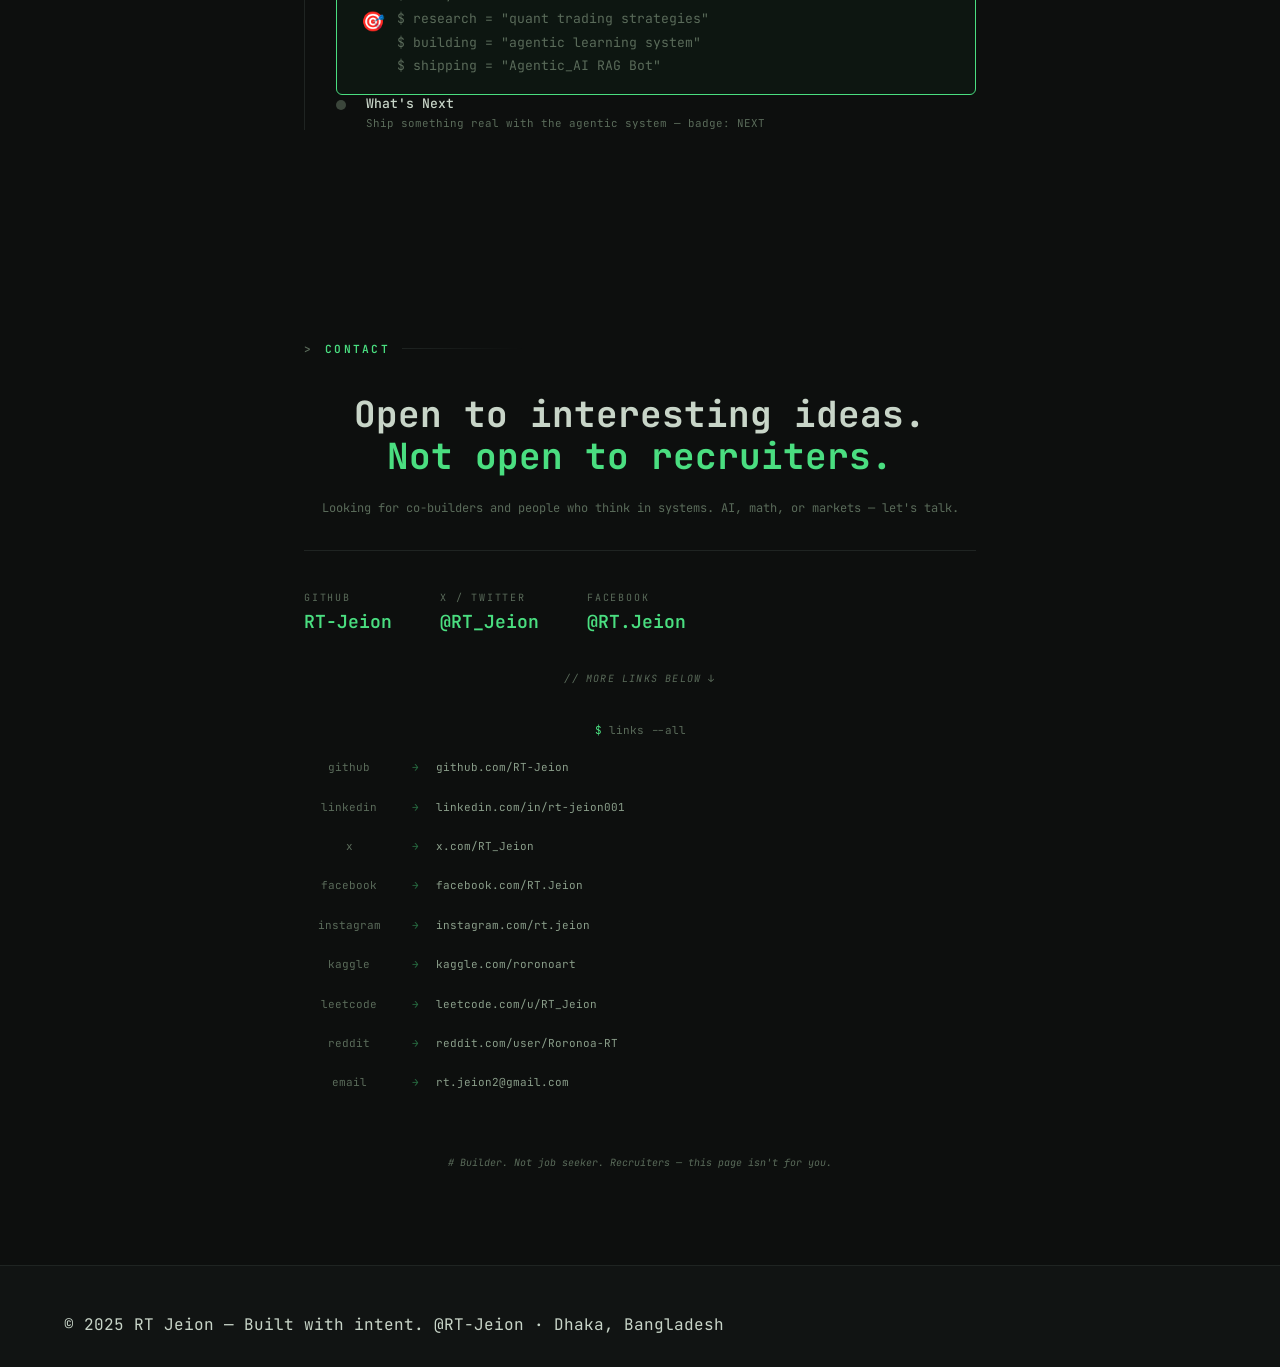
==== commit 82059ed3: "Refactor contact links section for improved layout and accessibility" ====
--- a/index.html
+++ b/index.html
@@ -382,11 +382,13 @@
 <section id="contact">
   <div class="section-label">CONTACT</div>
   <h2 class="contact-headline">
-    Open to <span>interesting</span> ideas.<br>Not open to recruiters.
+    <div class="contact-line1">Open to interesting ideas.</div>
+    <div class="contact-line2">Not open to recruiters.</div>
   </h2>
   <p class="contact-sub">
-    If you're building something at the intersection of AI, math, or markets — let's talk.
+    Looking for co-builders and people who think in systems. AI, math, or markets — let's talk.
   </p>
+  <hr class="contact-rule" />
 
   <!-- Part 1 — Core Three Links -->
   <div class="contact-core" aria-label="primary contact links">
@@ -408,28 +410,28 @@
   </div>
 
   <!-- Part 2 — Reach Out -->
-  <div style="height:32px"></div>
-  <a href="#all-links-panel" id="reach-link" class="reach-line">// all contact links ↓</a>
-  <div style="height:32px"></div>
-
-  <!-- Part 3 — All Links Panel -->
+  <div style="height:28px"></div>
+  <a href="#all-links-panel" id="reach-link" class="reach-line">// more links below ↓</a>
+  <div style="height:36px"></div>
+
+  <!-- Part 3 — All Links Panel (typographic list) -->
   <div id="all-links-panel" class="all-links-panel reveal">
-    <div class="all-links-label">// ALL LINKS</div>
-    <div class="all-grid">
-      <a href="https://github.com/RT-Jeion" target="_blank" class="all-cell"><div class="cell-label">GITHUB</div><div class="cell-value">github.com/RT-Jeion</div></a>
-      <a href="https://www.linkedin.com/in/rt-jeion001/" target="_blank" class="all-cell"><div class="cell-label">LINKEDIN</div><div class="cell-value">rt-jeion001</div></a>
-      <a href="https://x.com/RT_Jeion" target="_blank" class="all-cell"><div class="cell-label">X</div><div class="cell-value">@RT_Jeion</div></a>
-      <a href="https://www.kaggle.com/roronoart" target="_blank" class="all-cell"><div class="cell-label">KAGGLE</div><div class="cell-value">roronoart</div></a>
-      <a href="https://leetcode.com/u/RT_Jeion/" target="_blank" class="all-cell"><div class="cell-label">LEETCODE</div><div class="cell-value">RT_Jeion</div></a>
-      <a href="https://www.reddit.com/user/Roronoa-RT/" target="_blank" class="all-cell"><div class="cell-label">REDDIT</div><div class="cell-value">Roronoa-RT</div></a>
-      <a href="https://www.facebook.com/RT.Jeion" target="_blank" class="all-cell"><div class="cell-label">FACEBOOK</div><div class="cell-value">@RT.Jeion</div></a>
-      <a href="https://www.instagram.com/rt.jeion/" target="_blank" class="all-cell"><div class="cell-label">INSTAGRAM</div><div class="cell-value">rt.jeion</div></a>
-      <a href="mailto:rt.jeion2@gmail.com" class="all-cell"><div class="cell-label">EMAIL</div><div class="cell-value">rt.jeion2@gmail.com</div></a>
-    </div>
-
-    <div class="recruiter-note">
-      Builder. Not job seeker. If you're a recruiter — I respect the hustle, but this page isn't for you.
-    </div>
+    <div class="all-links-label"><span class="prompt">$</span> <span class="cmd">links --all</span></div>
+
+    <div class="links-list">
+      <a class="link-line" href="https://github.com/RT-Jeion" target="_blank"><span class="plat">github</span><span class="sep">→</span><span class="link-url">github.com/RT-Jeion</span></a>
+      <a class="link-line" href="https://www.linkedin.com/in/rt-jeion001/" target="_blank"><span class="plat">linkedin</span><span class="sep">→</span><span class="link-url">linkedin.com/in/rt-jeion001</span></a>
+      <a class="link-line" href="https://x.com/RT_Jeion" target="_blank"><span class="plat">x</span><span class="sep">→</span><span class="link-url">x.com/RT_Jeion</span></a>
+      <a class="link-line" href="https://www.facebook.com/RT.Jeion" target="_blank"><span class="plat">facebook</span><span class="sep">→</span><span class="link-url">facebook.com/RT.Jeion</span></a>
+      <a class="link-line" href="https://www.instagram.com/rt.jeion/" target="_blank"><span class="plat">instagram</span><span class="sep">→</span><span class="link-url">instagram.com/rt.jeion</span></a>
+      <a class="link-line" href="https://www.kaggle.com/roronoart" target="_blank"><span class="plat">kaggle</span><span class="sep">→</span><span class="link-url">kaggle.com/roronoart</span></a>
+      <a class="link-line" href="https://leetcode.com/u/RT_Jeion/" target="_blank"><span class="plat">leetcode</span><span class="sep">→</span><span class="link-url">leetcode.com/u/RT_Jeion</span></a>
+      <a class="link-line" href="https://www.reddit.com/user/Roronoa-RT/" target="_blank"><span class="plat">reddit</span><span class="sep">→</span><span class="link-url">reddit.com/user/Roronoa-RT</span></a>
+      <a class="link-line" href="mailto:rt.jeion2@gmail.com"><span class="plat">email</span><span class="sep">→</span><span class="link-url">rt.jeion2@gmail.com</span></a>
+    </div>
+
+    <div style="height:40px"></div>
+    <div class="recruiter-note"># Builder. Not job seeker. Recruiters — this page isn't for you.</div>
   </div>
 
 </section>
--- a/styles.css
+++ b/styles.css
@@ -607,69 +607,68 @@
 #contact { max-width: 800px; margin: 0 auto; text-align: center; }
 
 .contact-headline {
-  font-size: 36px;
   font-weight: 700;
-  color: var(--text);
-  line-height: 1.1;
-  margin-bottom: 0.6rem;
-}
-.contact-headline span { color: var(--green); }
+  line-height: 1.02;
+  margin: 0;
+}
+.contact-line1 { font-size: 36px; color: var(--text); }
+.contact-line2 { font-size: 36px; color: var(--green); margin-top: 6px; }
 
 .contact-sub {
-  font-size: 0.9rem;
-  color: var(--muted);
-  margin-bottom: 2.5rem;
-  line-height: 1.8;
-}
-
-/* Contact core three blocks */
+  font-size: 12px;
+  color: var(--muted);
+  margin-top: 24px;
+  margin-bottom: 0;
+  line-height: 1.6;
+}
+
+.contact-rule { border: none; height: 1px; background: var(--border); margin-top: 32px; margin-bottom: 40px; }
+
+/* Contact core three clusters (typographic, no boxes) */
 .contact-core {
-  display: grid;
-  grid-template-columns: repeat(3, 1fr);
-  gap: 0;
-  border: 1px solid var(--border);
-  overflow: hidden;
+  display: flex;
+  gap: 48px;
+  align-items: flex-start;
+  justify-content: flex-start;
   width: 100%;
-  margin: 0 auto;
 }
 .core-cell {
   display: flex;
   flex-direction: column;
-  justify-content: center;
   align-items: flex-start;
-  padding: 1rem 1.1rem;
-  height: 80px;
-  background: var(--surface);
-  border-left: 1px solid var(--border);
   text-decoration: none;
   color: var(--muted);
 }
-.contact-core .core-cell:first-child { border-left: none; }
-.platform-label { font-size:9px; text-transform:uppercase; color:var(--muted); letter-spacing:0.12em; }
-.platform-handle { font-size:13px; color:var(--green); margin-top:6px; font-weight:600; }
-.platform-arrow { margin-top:6px; color: rgba(74,222,128,0.25); transition: transform 0.18s, opacity 0.18s; opacity:0.6; }
-.core-cell:hover { background: var(--surface2); }
-.core-cell:hover .platform-handle { color: var(--green); }
-.core-cell:hover .platform-arrow { transform: translateX(6px); opacity:1; }
+.platform-label { font-size:10px; text-transform:uppercase; color:var(--muted); letter-spacing:0.18em; }
+.platform-handle { font-size:18px; color:var(--green); margin-top:6px; font-weight:600; font-family: var(--font); }
+.platform-handle { border-bottom: 1px solid transparent; padding-bottom: 4px; }
+.core-cell:hover .platform-label { color: var(--mid); }
+.core-cell:hover .platform-handle { border-bottom-color: var(--green); }
+.platform-arrow { display:none; }
 
 /* Reach line */
-.reach-line { display:inline-block; color:var(--muted); text-decoration:none; font-size:10px; text-transform:uppercase; letter-spacing:0.12em; }
+.reach-line { display:inline-block; color:var(--muted); text-decoration:none; font-size:10px; text-transform:uppercase; letter-spacing:0.12em; font-style:italic; }
 .reach-line:hover { color:var(--green); }
 
 /* All links panel */
 .all-links-panel { max-width: 820px; margin: 0 auto; }
-.all-links-label { font-size:9px; text-transform:uppercase; color:var(--muted); letter-spacing:0.12em; margin-bottom:0.6rem; }
-.all-grid { display:grid; grid-template-columns: repeat(3,1fr); gap:0; border:1px solid var(--border); overflow:hidden; }
-.all-cell { display:flex; flex-direction:column; justify-content:center; padding:0.6rem 0.9rem; height:56px; border-left:1px solid var(--border); border-top:1px solid var(--border); text-decoration:none; color:var(--muted); background:var(--surface); }
-.all-grid .all-cell:first-child, .all-grid .all-cell:nth-child(4), .all-grid .all-cell:nth-child(7) { border-left: none; }
-.cell-label { font-size:9px; text-transform:uppercase; color:var(--muted); letter-spacing:0.12em; }
-.cell-value { font-size:11px; color:var(--mid); margin-top:4px; }
-
-.recruiter-note { margin-top:1rem; padding:0.8rem 0.8rem; border-left:2px solid var(--border); color:var(--muted); font-size:11px; }
+.all-links-label { font-size:11px; color:var(--green); font-family:var(--font); margin-bottom:12px; }
+.all-links-label .cmd { color:var(--muted); font-family:var(--font); font-size:11px; }
+
+.links-list { display:flex; flex-direction:column; gap:0.2rem; }
+.link-line { display:flex; align-items:center; gap:12px; text-decoration:none; padding:6px 0; font-size:11px; line-height:2.2; color:var(--mid); }
+.link-line .plat { display:inline-block; width:90px; text-transform:lowercase; color:var(--muted); }
+.link-line .sep { color: rgba(74,222,128,0.45); width:18px; text-align:center; }
+.link-line .link-url { color:var(--mid); }
+.link-line:hover .plat { color:var(--green); }
+.link-line:hover .link-url { color:var(--text); }
+
+.recruiter-note { margin-top:1rem; color:var(--muted); font-size:10px; font-style:italic; }
 
 @media (max-width: 768px) {
-  .contact-core { grid-template-columns: 1fr; }
-  .all-grid { grid-template-columns: repeat(2, 1fr); }
+  .contact-core { flex-direction: column; gap: 12px; }
+  .links-list { gap: 0.4rem; }
+  .link-line .plat { width: 110px; }
 }
 
 .contact-main-links {
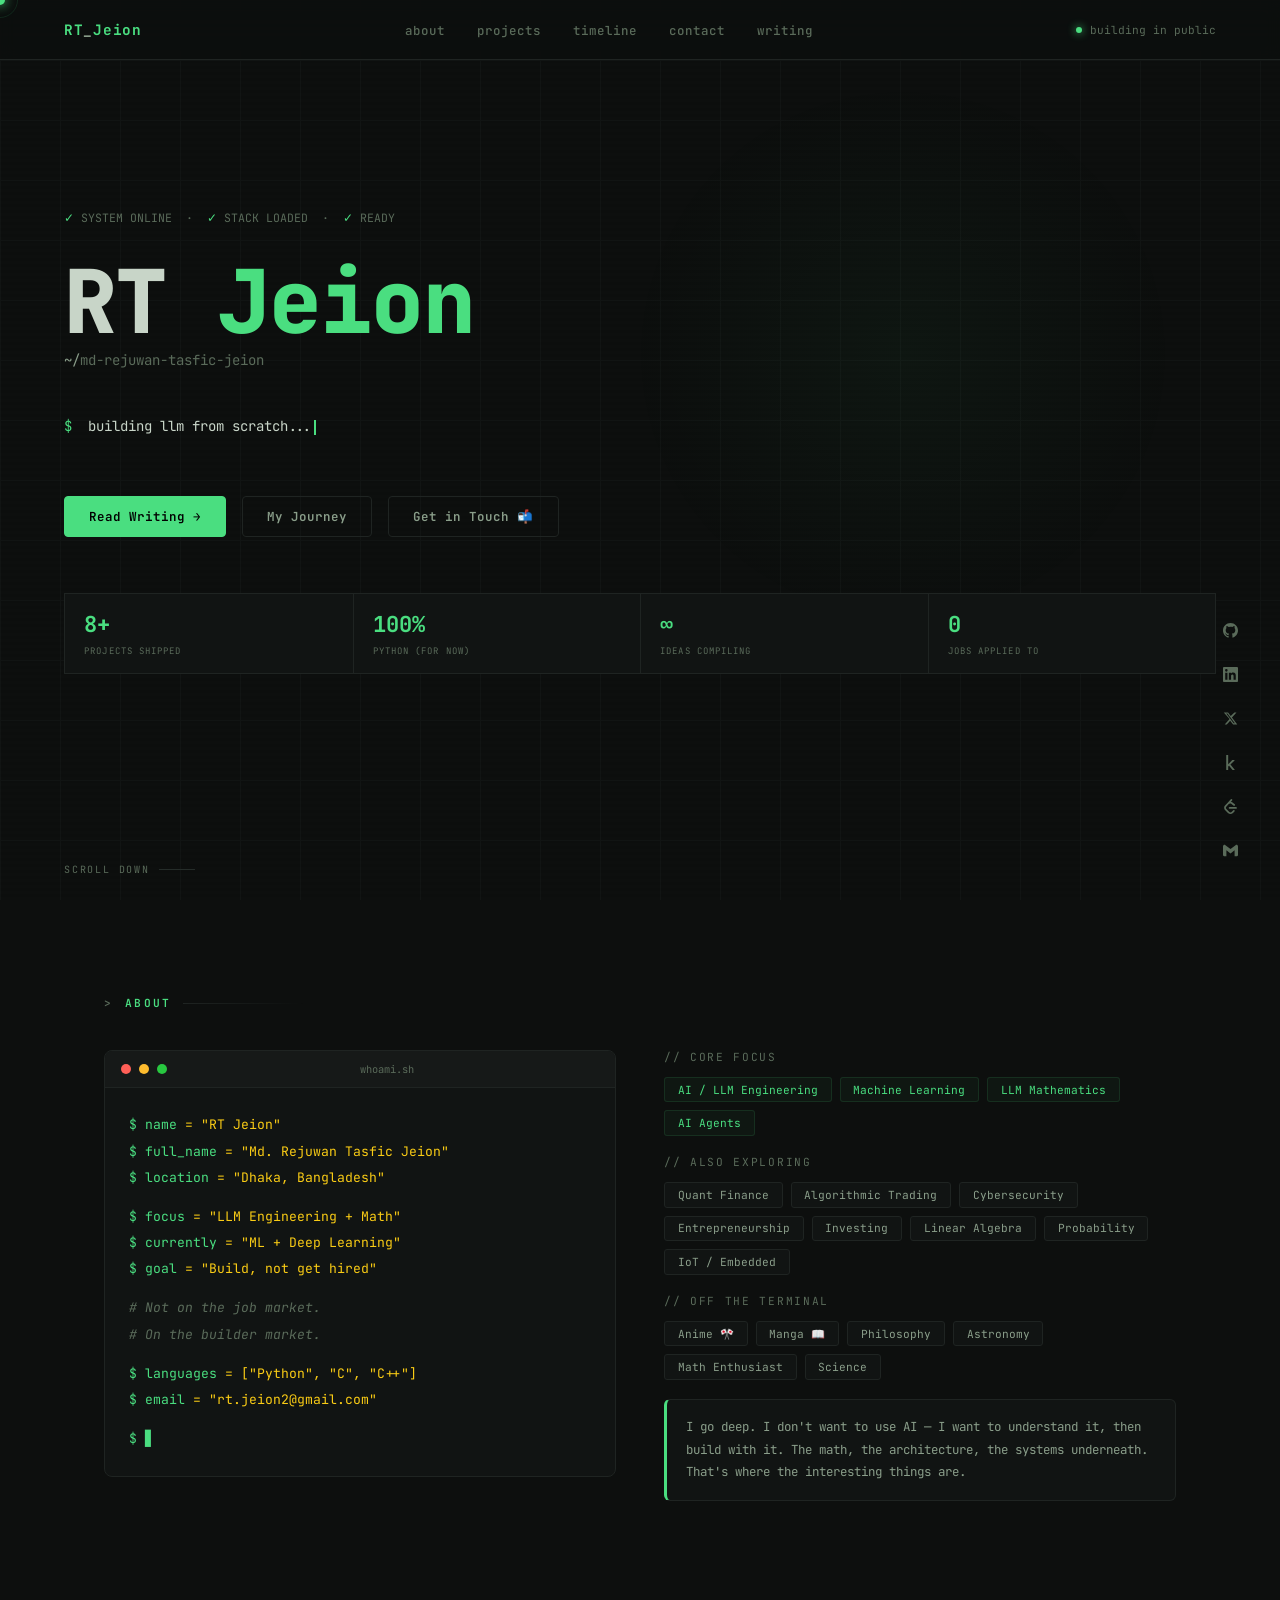
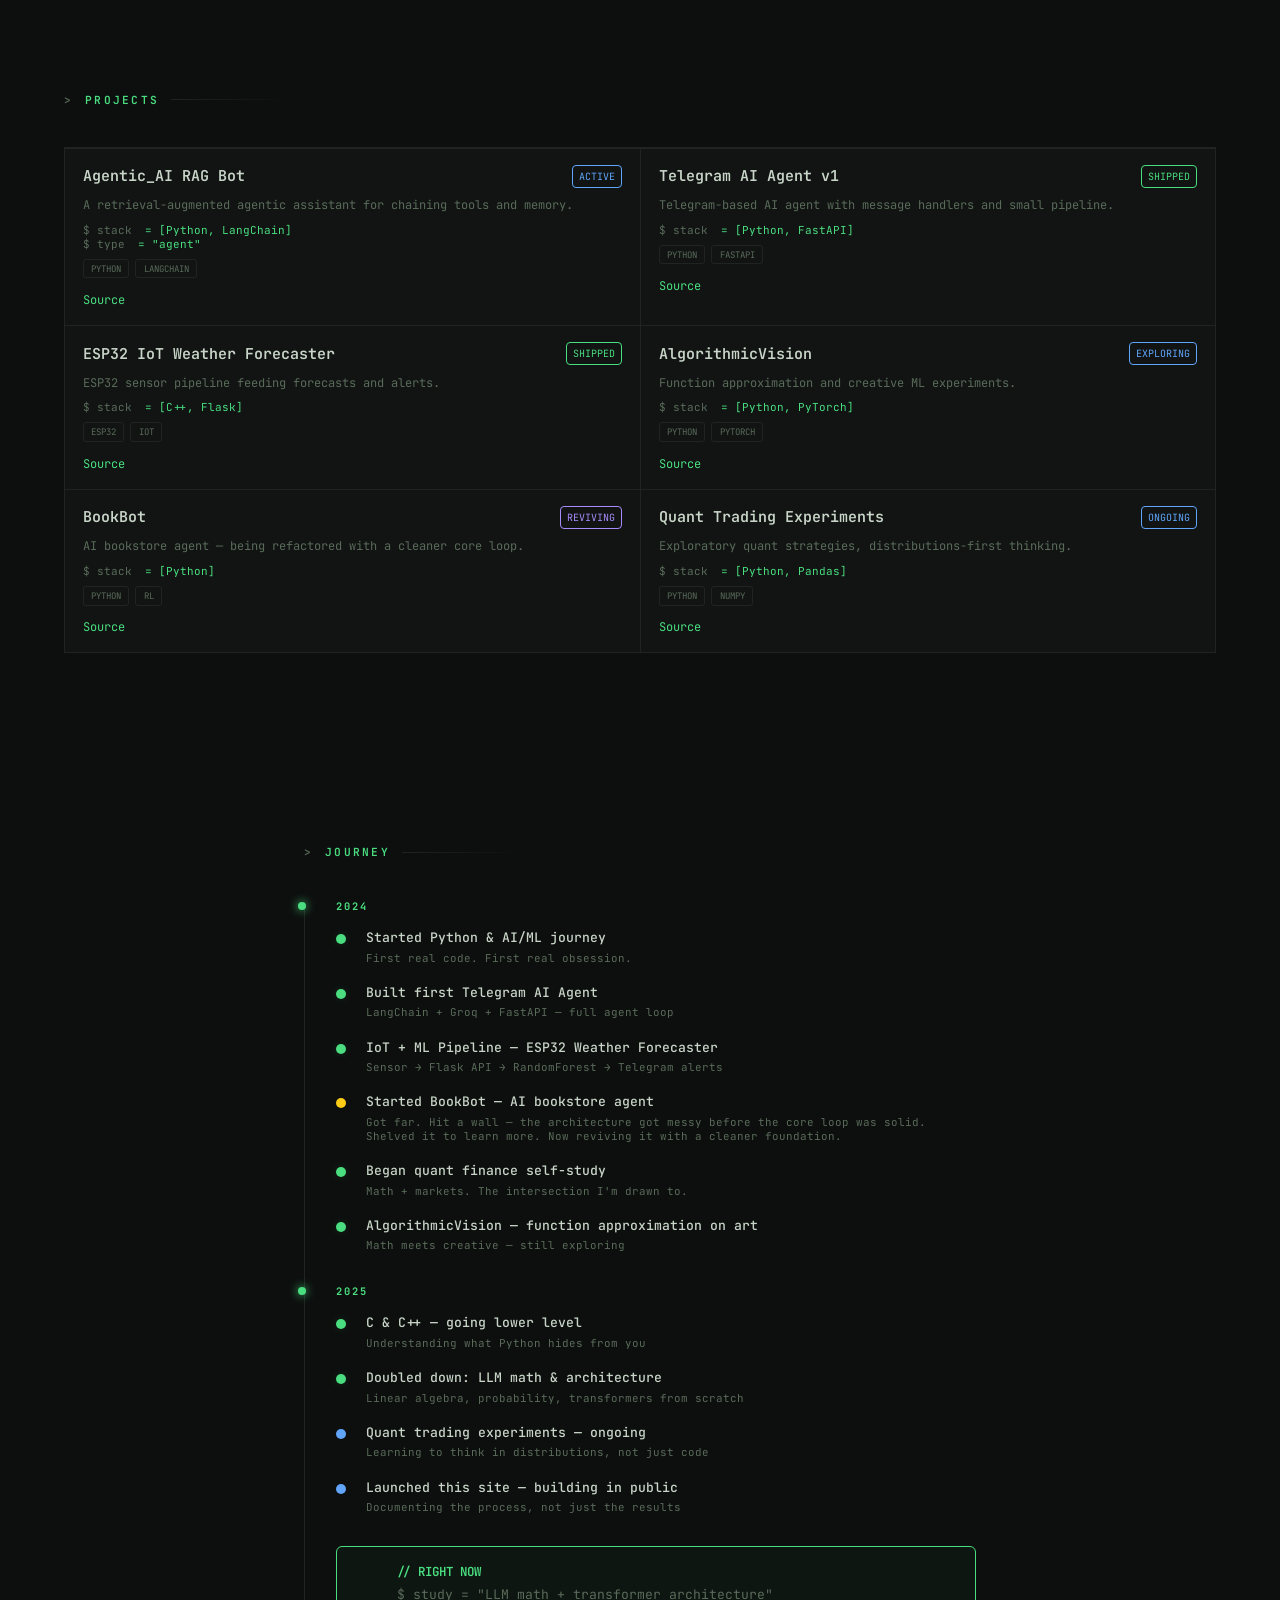
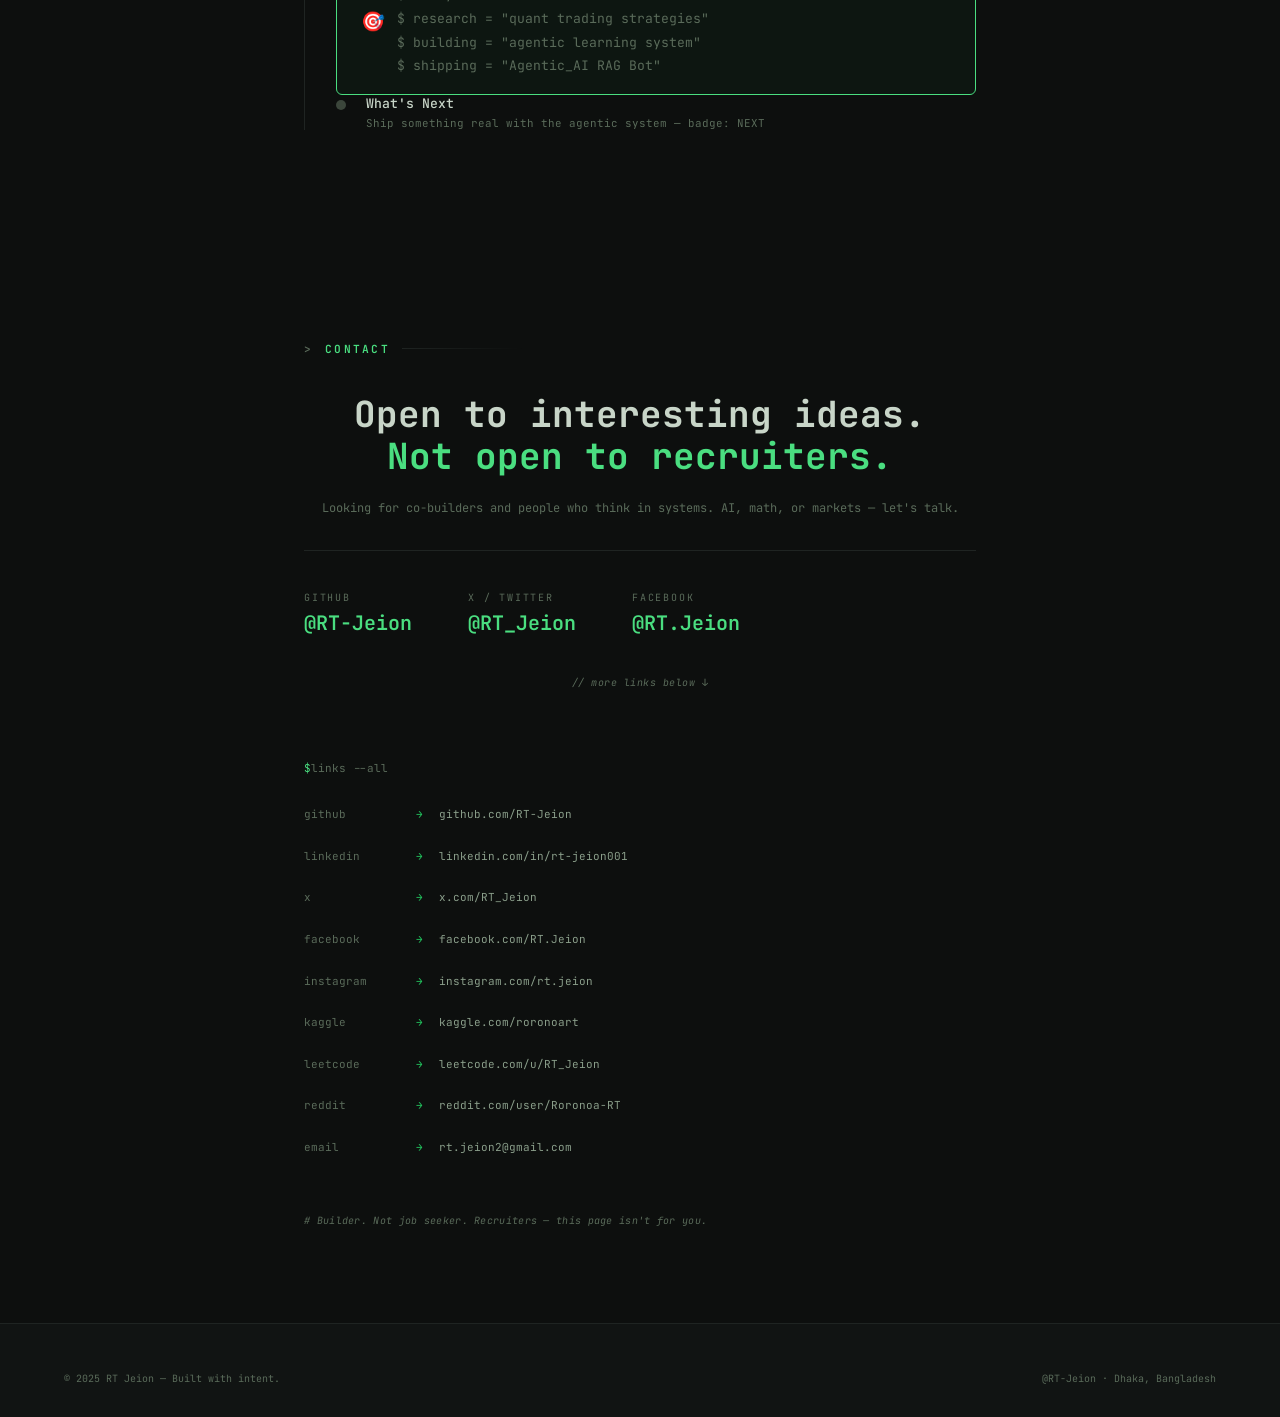
==== commit 1ccb39a3: "yooo" ====
--- a/index.html
+++ b/index.html
@@ -390,47 +390,43 @@
   </p>
   <hr class="contact-rule" />
 
-  <!-- Part 1 — Core Three Links -->
+  <!-- Part A — Core Three Links (typographic clusters) -->
   <div class="contact-core" aria-label="primary contact links">
-    <a href="https://github.com/RT-Jeion" target="_blank" class="core-cell">
+    <div class="core-cell">
       <div class="platform-label">GITHUB</div>
-      <div class="platform-handle">RT-Jeion</div>
-      <div class="platform-arrow">→</div>
-    </a>
-    <a href="https://x.com/RT_Jeion" target="_blank" class="core-cell">
+      <a class="platform-handle" href="https://github.com/RT-Jeion" target="_blank" rel="noopener">@RT-Jeion</a>
+    </div>
+    <div class="core-cell">
       <div class="platform-label">X / TWITTER</div>
-      <div class="platform-handle">@RT_Jeion</div>
-      <div class="platform-arrow">→</div>
-    </a>
-    <a href="https://www.facebook.com/RT.Jeion" target="_blank" class="core-cell">
+      <a class="platform-handle" href="https://x.com/RT_Jeion" target="_blank" rel="noopener">@RT_Jeion</a>
+    </div>
+    <div class="core-cell">
       <div class="platform-label">FACEBOOK</div>
-      <div class="platform-handle">@RT.Jeion</div>
-      <div class="platform-arrow">→</div>
-    </a>
-  </div>
-
-  <!-- Part 2 — Reach Out -->
-  <div style="height:28px"></div>
-  <a href="#all-links-panel" id="reach-link" class="reach-line">// more links below ↓</a>
-  <div style="height:36px"></div>
-
-  <!-- Part 3 — All Links Panel (typographic list) -->
-  <div id="all-links-panel" class="all-links-panel reveal">
-    <div class="all-links-label"><span class="prompt">$</span> <span class="cmd">links --all</span></div>
+      <a class="platform-handle" href="https://www.facebook.com/RT.Jeion" target="_blank" rel="noopener">@RT.Jeion</a>
+    </div>
+  </div>
+
+  <!-- Part B — Scroll anchor line -->
+  <a id="reach-link" class="reach-line" href="#all-links">// more links below ↓</a>
+
+  <!-- Part C — breathing gap is applied via CSS (72px) -->
+
+  <!-- Part D — Full links list (consolidated) -->
+  <div id="all-links" class="all-links-panel reveal">
+    <div class="all-links-label"><span class="prompt">$</span><span class="cmd">links --all</span></div>
 
     <div class="links-list">
-      <a class="link-line" href="https://github.com/RT-Jeion" target="_blank"><span class="plat">github</span><span class="sep">→</span><span class="link-url">github.com/RT-Jeion</span></a>
-      <a class="link-line" href="https://www.linkedin.com/in/rt-jeion001/" target="_blank"><span class="plat">linkedin</span><span class="sep">→</span><span class="link-url">linkedin.com/in/rt-jeion001</span></a>
-      <a class="link-line" href="https://x.com/RT_Jeion" target="_blank"><span class="plat">x</span><span class="sep">→</span><span class="link-url">x.com/RT_Jeion</span></a>
-      <a class="link-line" href="https://www.facebook.com/RT.Jeion" target="_blank"><span class="plat">facebook</span><span class="sep">→</span><span class="link-url">facebook.com/RT.Jeion</span></a>
-      <a class="link-line" href="https://www.instagram.com/rt.jeion/" target="_blank"><span class="plat">instagram</span><span class="sep">→</span><span class="link-url">instagram.com/rt.jeion</span></a>
-      <a class="link-line" href="https://www.kaggle.com/roronoart" target="_blank"><span class="plat">kaggle</span><span class="sep">→</span><span class="link-url">kaggle.com/roronoart</span></a>
-      <a class="link-line" href="https://leetcode.com/u/RT_Jeion/" target="_blank"><span class="plat">leetcode</span><span class="sep">→</span><span class="link-url">leetcode.com/u/RT_Jeion</span></a>
-      <a class="link-line" href="https://www.reddit.com/user/Roronoa-RT/" target="_blank"><span class="plat">reddit</span><span class="sep">→</span><span class="link-url">reddit.com/user/Roronoa-RT</span></a>
+      <a class="link-line" href="https://github.com/RT-Jeion" target="_blank" rel="noopener"><span class="plat">github</span><span class="sep">→</span><span class="link-url">github.com/RT-Jeion</span></a>
+      <a class="link-line" href="https://www.linkedin.com/in/rt-jeion001/" target="_blank" rel="noopener"><span class="plat">linkedin</span><span class="sep">→</span><span class="link-url">linkedin.com/in/rt-jeion001</span></a>
+      <a class="link-line" href="https://x.com/RT_Jeion" target="_blank" rel="noopener"><span class="plat">x</span><span class="sep">→</span><span class="link-url">x.com/RT_Jeion</span></a>
+      <a class="link-line" href="https://www.facebook.com/RT.Jeion" target="_blank" rel="noopener"><span class="plat">facebook</span><span class="sep">→</span><span class="link-url">facebook.com/RT.Jeion</span></a>
+      <a class="link-line" href="https://www.instagram.com/rt.jeion/" target="_blank" rel="noopener"><span class="plat">instagram</span><span class="sep">→</span><span class="link-url">instagram.com/rt.jeion</span></a>
+      <a class="link-line" href="https://www.kaggle.com/roronoart" target="_blank" rel="noopener"><span class="plat">kaggle</span><span class="sep">→</span><span class="link-url">kaggle.com/roronoart</span></a>
+      <a class="link-line" href="https://leetcode.com/u/RT_Jeion/" target="_blank" rel="noopener"><span class="plat">leetcode</span><span class="sep">→</span><span class="link-url">leetcode.com/u/RT_Jeion</span></a>
+      <a class="link-line" href="https://www.reddit.com/user/Roronoa-RT/" target="_blank" rel="noopener"><span class="plat">reddit</span><span class="sep">→</span><span class="link-url">reddit.com/user/Roronoa-RT</span></a>
       <a class="link-line" href="mailto:rt.jeion2@gmail.com"><span class="plat">email</span><span class="sep">→</span><span class="link-url">rt.jeion2@gmail.com</span></a>
     </div>
 
-    <div style="height:40px"></div>
     <div class="recruiter-note"># Builder. Not job seeker. Recruiters — this page isn't for you.</div>
   </div>
 
--- a/styles.css
+++ b/styles.css
@@ -627,7 +627,7 @@
 /* Contact core three clusters (typographic, no boxes) */
 .contact-core {
   display: flex;
-  gap: 48px;
+  gap: 56px;
   align-items: flex-start;
   justify-content: flex-start;
   width: 100%;
@@ -639,36 +639,39 @@
   text-decoration: none;
   color: var(--muted);
 }
-.platform-label { font-size:10px; text-transform:uppercase; color:var(--muted); letter-spacing:0.18em; }
-.platform-handle { font-size:18px; color:var(--green); margin-top:6px; font-weight:600; font-family: var(--font); }
-.platform-handle { border-bottom: 1px solid transparent; padding-bottom: 4px; }
+.platform-label { font-size:10px; text-transform:uppercase; color:var(--muted); letter-spacing:0.18em; transition: color 0.18s ease; }
+.platform-handle { font-size:20px; color:var(--green); margin-top:6px; font-weight:600; font-family: var(--font); display:inline-block; text-decoration:none; transition: color 0.18s ease, text-decoration-color 0.18s ease; text-underline-offset:4px; }
+.platform-handle { padding-bottom: 4px; }
+.platform-label { font-weight: 400; }
 .core-cell:hover .platform-label { color: var(--mid); }
-.core-cell:hover .platform-handle { border-bottom-color: var(--green); }
+.core-cell:hover .platform-handle { text-decoration: underline; text-decoration-color: var(--green); }
 .platform-arrow { display:none; }
 
 /* Reach line */
-.reach-line { display:inline-block; color:var(--muted); text-decoration:none; font-size:10px; text-transform:uppercase; letter-spacing:0.12em; font-style:italic; }
+.reach-line { display:inline-block; color:var(--muted); text-decoration:none; font-size:10px; text-transform:none; letter-spacing:0.05em; font-style:italic; margin-top:36px; display:block; text-decoration:none; cursor:pointer; transition: color 0.15s ease; }
 .reach-line:hover { color:var(--green); }
 
 /* All links panel */
-.all-links-panel { max-width: 820px; margin: 0 auto; }
-.all-links-label { font-size:11px; color:var(--green); font-family:var(--font); margin-bottom:12px; }
+.all-links-panel, #all-links { max-width: 820px; margin: 0 auto; }
+.all-links-label { font-size:11px; color:var(--green); font-family:var(--font); margin-bottom:20px; }
 .all-links-label .cmd { color:var(--muted); font-family:var(--font); font-size:11px; }
 
+#all-links { margin-top: 72px; text-align: left; }
+
 .links-list { display:flex; flex-direction:column; gap:0.2rem; }
-.link-line { display:flex; align-items:center; gap:12px; text-decoration:none; padding:6px 0; font-size:11px; line-height:2.2; color:var(--mid); }
-.link-line .plat { display:inline-block; width:90px; text-transform:lowercase; color:var(--muted); }
-.link-line .sep { color: rgba(74,222,128,0.45); width:18px; text-align:center; }
+.link-line { display:flex; align-items:baseline; text-decoration:none; padding:6px 0; font-size:11px; line-height:2.4; color:var(--mid); }
+.link-line .plat { display:inline-block; min-width:96px; text-transform:lowercase; color:var(--muted); flex-shrink:0; }
+.link-line .sep { color: var(--green-dim); margin: 0 16px; flex-shrink:0; }
 .link-line .link-url { color:var(--mid); }
-.link-line:hover .plat { color:var(--green); }
-.link-line:hover .link-url { color:var(--text); }
-
-.recruiter-note { margin-top:1rem; color:var(--muted); font-size:10px; font-style:italic; }
+.link-line:hover .plat { color:var(--green); transition: color 0.15s ease; }
+.link-line:hover .link-url { color:#e2e8e2; transition: color 0.15s ease; }
+
+.recruiter-note { margin-top:48px; color:var(--muted); font-size:10px; font-style:italic; letter-spacing:0.03em; }
 
 @media (max-width: 768px) {
   .contact-core { flex-direction: column; gap: 12px; }
   .links-list { gap: 0.4rem; }
-  .link-line .plat { width: 110px; }
+  .link-line .plat { min-width: 110px; }
 }
 
 .contact-main-links {
@@ -728,9 +731,8 @@
   background: var(--surface);
 }
 
-.footer-grid {
- #all-links { display: none; }
- .footer-bottom {
+.footer-grid { }
+.footer-bottom {
   max-width: 1200px;
   margin: 0 auto;
   display: flex;
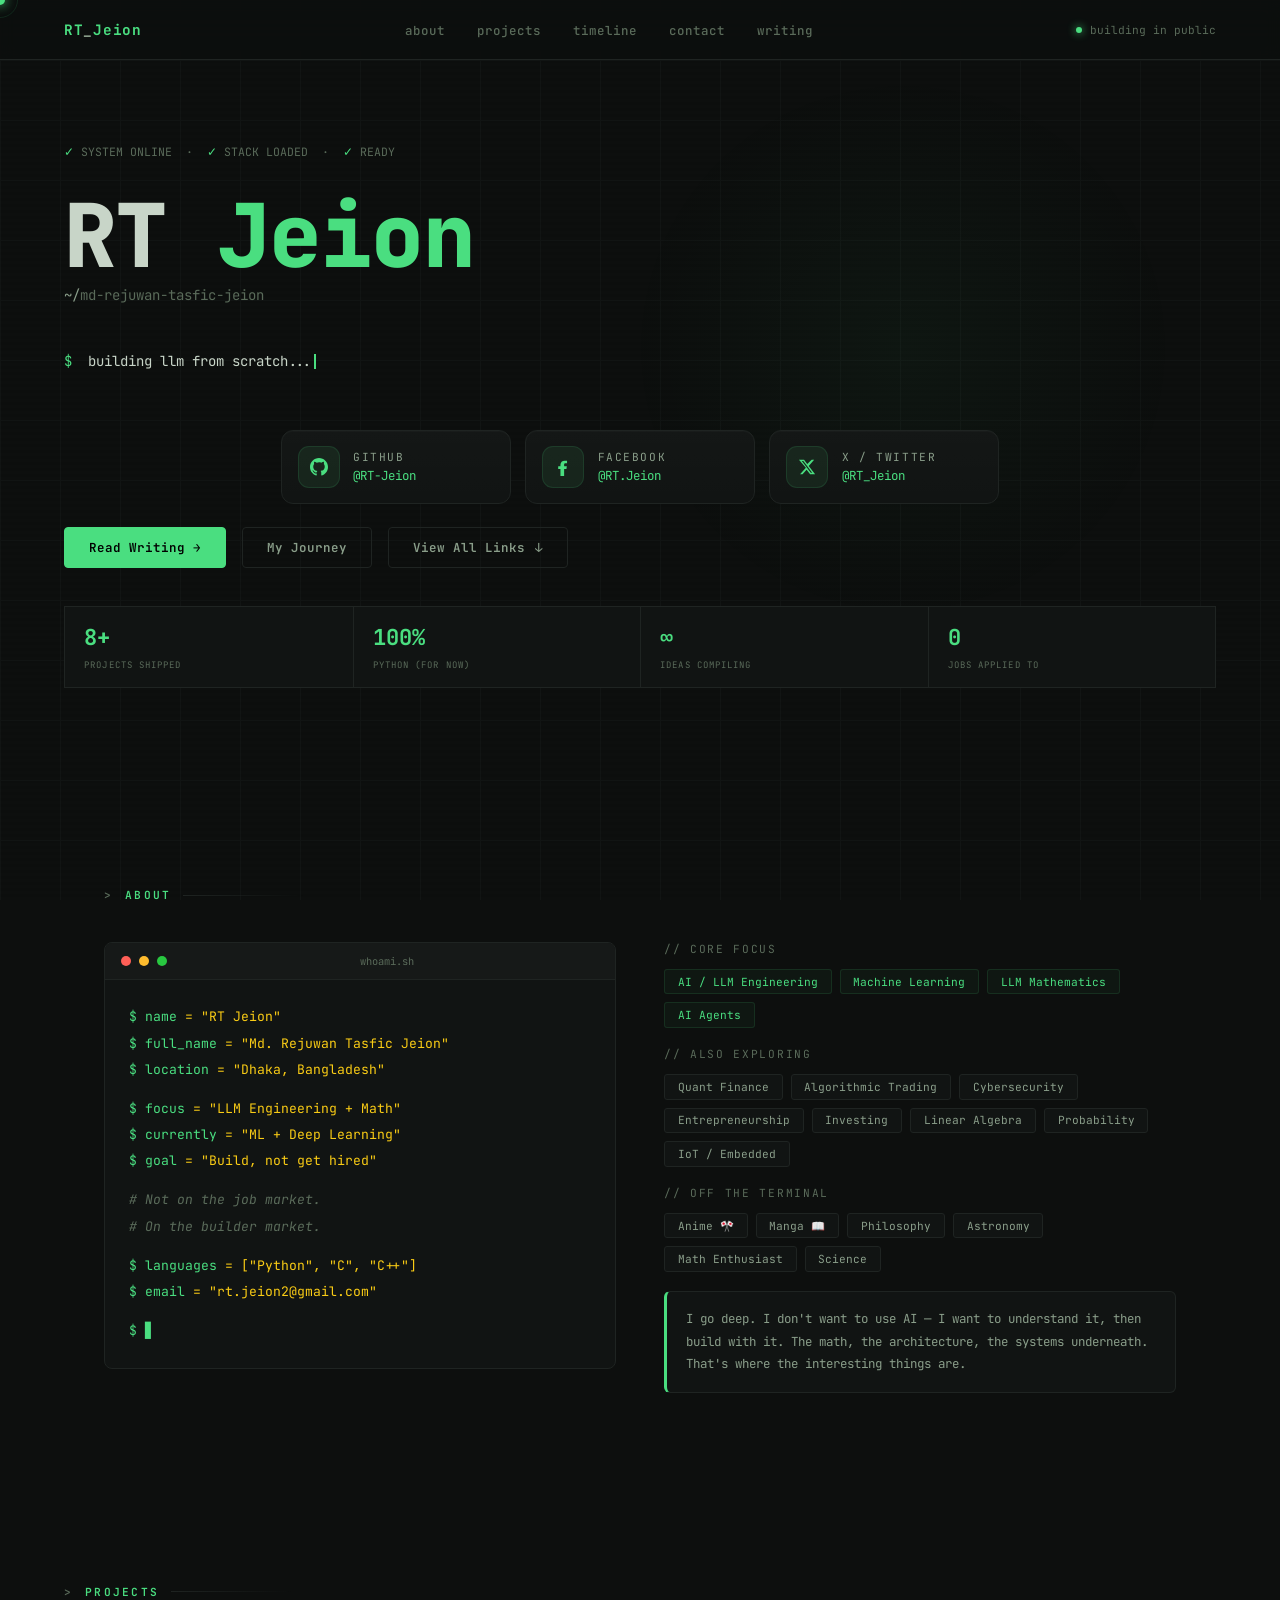
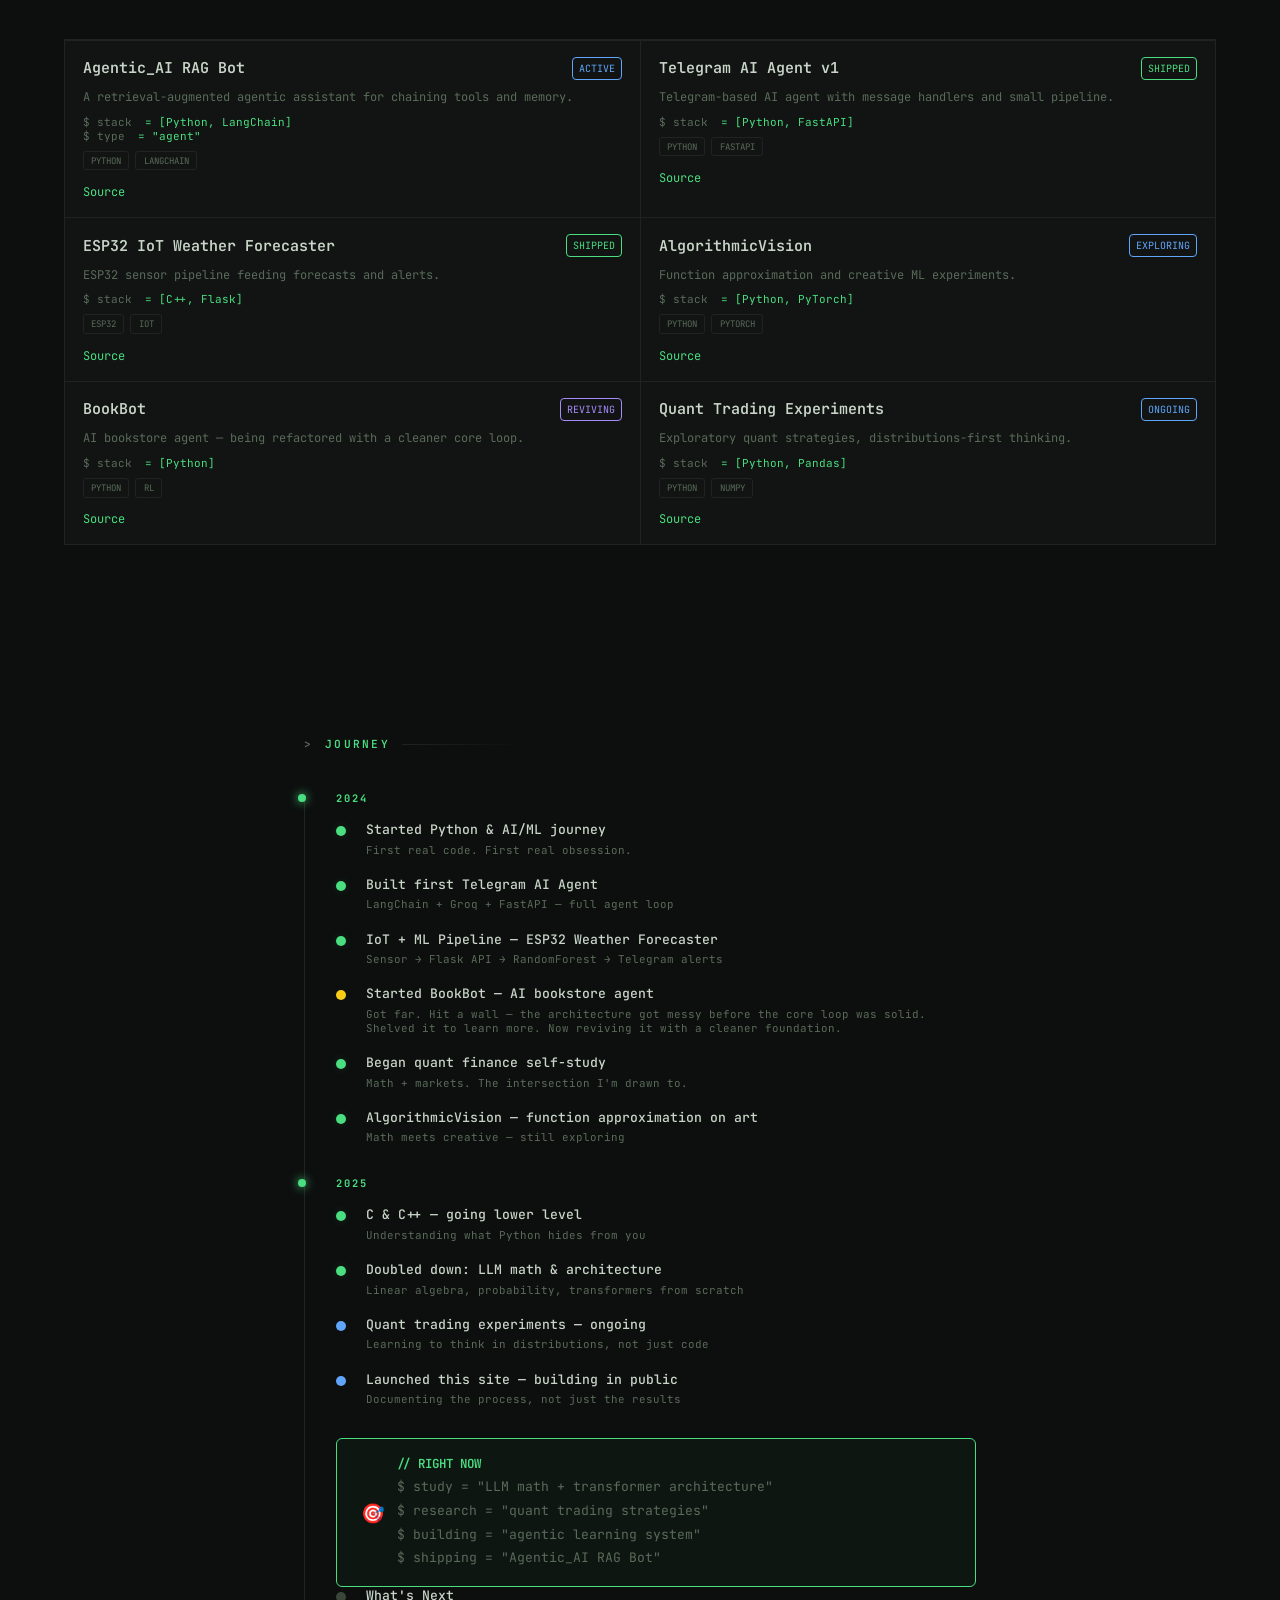
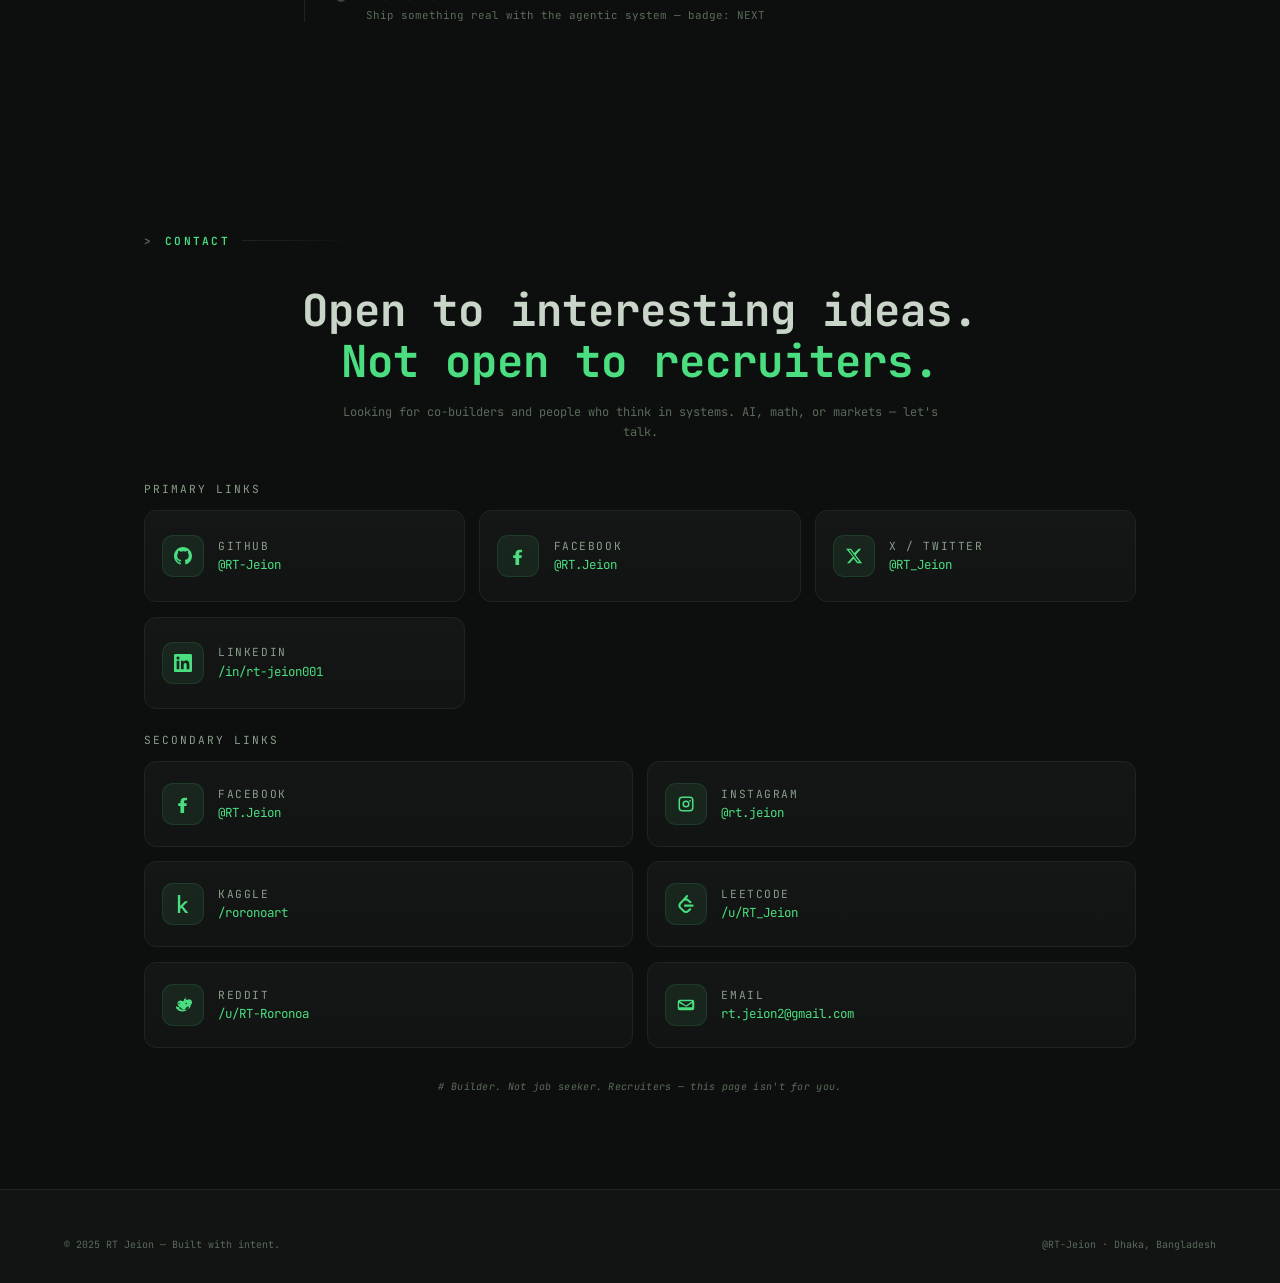
==== commit 08736a06: "Enhance cursor animation and smooth scrolling; update contact section styles - Updated cursor ring i" ====
--- a/index.html
+++ b/index.html
@@ -54,10 +54,40 @@
     <span id="typed"></span><span class="cursor-blink"></span>
   </div>
 
+  <div class="hero-socials" aria-label="Top social links">
+    <a href="https://github.com/RT-Jeion" target="_blank" rel="noopener noreferrer" class="hero-social-link hero-social-card" aria-label="GitHub" title="GitHub">
+      <span class="hero-social-icon" aria-hidden="true">
+        <svg viewBox="0 0 24 24"><path d="M12 0C5.374 0 0 5.373 0 12c0 5.302 3.438 9.8 8.207 11.387.599.111.793-.261.793-.577v-2.234c-3.338.726-4.033-1.416-4.033-1.416-.546-1.387-1.333-1.756-1.333-1.756-1.089-.745.083-.729.083-.729 1.205.084 1.839 1.237 1.839 1.237 1.07 1.834 2.807 1.304 3.492.997.107-.775.418-1.305.762-1.604-2.665-.305-5.467-1.334-5.467-5.931 0-1.311.469-2.381 1.236-3.221-.124-.303-.535-1.524.117-3.176 0 0 1.008-.322 3.301 1.23A11.509 11.509 0 0 1 12 5.803c1.02.005 2.047.138 3.006.404 2.291-1.552 3.297-1.23 3.297-1.23.653 1.653.242 2.874.118 3.176.77.84 1.235 1.911 1.235 3.221 0 4.609-2.807 5.624-5.479 5.921.43.372.823 1.102.823 2.222v3.293c0 .319.192.694.801.576C20.566 21.797 24 17.3 24 12c0-6.627-5.373-12-12-12z"/></svg>
+      </span>
+      <span class="hero-social-copy">
+        <span class="hero-social-label">GitHub</span>
+        <span class="hero-social-value">@RT-Jeion</span>
+      </span>
+    </a>
+    <a href="https://www.facebook.com/RT.Jeion" target="_blank" rel="noopener noreferrer" class="hero-social-link hero-social-card" aria-label="Facebook" title="Facebook">
+      <span class="hero-social-icon" aria-hidden="true">
+        <svg viewBox="0 0 24 24"><path d="M13.5 24v-9.3h3.1l.5-3.6h-3.6V8.8c0-1 .3-1.8 1.9-1.8h2V3.7c-.4-.1-1.7-.2-3.2-.2-3.3 0-5.6 2-5.6 5.6v2h-3v3.6h3V24h4.9z"/></svg>
+      </span>
+      <span class="hero-social-copy">
+        <span class="hero-social-label">Facebook</span>
+        <span class="hero-social-value">@RT.Jeion</span>
+      </span>
+    </a>
+    <a href="https://x.com/RT_Jeion" target="_blank" rel="noopener noreferrer" class="hero-social-link hero-social-card" aria-label="X / Twitter" title="X / Twitter">
+      <span class="hero-social-icon" aria-hidden="true">
+        <svg viewBox="0 0 24 24"><path d="M18.244 2.25h3.308l-7.227 8.26 8.502 11.24H16.17l-4.714-6.231-5.401 6.231H2.744l7.737-8.835L1.254 2.25H8.08l4.259 5.63L18.244 2.25zm-1.161 17.52h1.833L7.084 4.126H5.117L17.083 19.77z"/></svg>
+      </span>
+      <span class="hero-social-copy">
+        <span class="hero-social-label">X / Twitter</span>
+        <span class="hero-social-value">@RT_Jeion</span>
+      </span>
+    </a>
+  </div>
+
   <div class="hero-ctas">
     <a href="writing.html" class="btn btn-primary">Read Writing →</a>
     <a href="#timeline" class="btn btn-ghost">My Journey</a>
-    <a href="#contact" class="btn btn-ghost">Get in Touch 📬</a>
+    <a href="#contact" class="btn btn-ghost btn-scroll" data-scroll-target="#contact">View All Links <span class="btn-arrow" aria-hidden="true">↓</span></a>
   </div>
 
   <div class="hero-stats">
@@ -79,28 +109,6 @@
     </div>
   </div>
 
-  <div class="hero-socials">
-    <a href="https://github.com/RT-Jeion" target="_blank" class="hero-social-link" title="GitHub">
-      <svg viewBox="0 0 24 24"><path d="M12 0C5.374 0 0 5.373 0 12c0 5.302 3.438 9.8 8.207 11.387.599.111.793-.261.793-.577v-2.234c-3.338.726-4.033-1.416-4.033-1.416-.546-1.387-1.333-1.756-1.333-1.756-1.089-.745.083-.729.083-.729 1.205.084 1.839 1.237 1.839 1.237 1.07 1.834 2.807 1.304 3.492.997.107-.775.418-1.305.762-1.604-2.665-.305-5.467-1.334-5.467-5.931 0-1.311.469-2.381 1.236-3.221-.124-.303-.535-1.524.117-3.176 0 0 1.008-.322 3.301 1.23A11.509 11.509 0 0 1 12 5.803c1.02.005 2.047.138 3.006.404 2.291-1.552 3.297-1.23 3.297-1.23.653 1.653.242 2.874.118 3.176.77.84 1.235 1.911 1.235 3.221 0 4.609-2.807 5.624-5.479 5.921.43.372.823 1.102.823 2.222v3.293c0 .319.192.694.801.576C20.566 21.797 24 17.3 24 12c0-6.627-5.373-12-12-12z"/></svg>
-    </a>
-    <a href="https://www.linkedin.com/in/rt-jeion001/" target="_blank" class="hero-social-link" title="LinkedIn">
-      <svg viewBox="0 0 24 24"><path d="M20.447 20.452h-3.554v-5.569c0-1.328-.027-3.037-1.852-3.037-1.853 0-2.136 1.445-2.136 2.939v5.667H9.351V9h3.414v1.561h.046c.477-.9 1.637-1.85 3.37-1.85 3.601 0 4.267 2.37 4.267 5.455v6.286zM5.337 7.433a2.062 2.062 0 0 1-2.063-2.065 2.064 2.064 0 1 1 2.063 2.065zm1.782 13.019H3.555V9h3.564v11.452zM22.225 0H1.771C.792 0 0 .774 0 1.729v20.542C0 23.227.792 24 1.771 24h20.451C23.2 24 24 23.227 24 22.271V1.729C24 .774 23.2 0 22.222 0h.003z"/></svg>
-    </a>
-    <a href="https://x.com/RT_Jeion" target="_blank" class="hero-social-link" title="X / Twitter">
-      <svg viewBox="0 0 24 24"><path d="M18.244 2.25h3.308l-7.227 8.26 8.502 11.24H16.17l-4.714-6.231-5.401 6.231H2.744l7.737-8.835L1.254 2.25H8.08l4.259 5.63L18.244 2.25zm-1.161 17.52h1.833L7.084 4.126H5.117L17.083 19.77z"/></svg>
-    </a>
-    <a href="https://www.kaggle.com/roronoart" target="_blank" class="hero-social-link" title="Kaggle">
-      <svg viewBox="0 0 24 24"><path d="M18.825 23.859c-.022.092-.117.141-.281.141h-3.139c-.187 0-.351-.082-.492-.248l-5.178-6.589-1.448 1.374v5.111c0 .235-.117.352-.351.352H5.505c-.236 0-.354-.117-.354-.352V.353c0-.233.118-.353.354-.353h2.431c.234 0 .351.12.351.353v14.343l6.203-6.272c.165-.165.33-.246.495-.246h3.239c.144 0 .236.06.285.18.046.149.034.255-.036.315l-6.555 6.344 6.836 8.507c.095.104.117.208.07.334"/></svg>
-    </a>
-    <a href="https://leetcode.com/u/RT_Jeion/" target="_blank" class="hero-social-link" title="LeetCode">
-      <svg viewBox="0 0 24 24"><path d="M13.483 0a1.374 1.374 0 0 0-.961.438L7.116 6.226l-3.854 4.126a5.266 5.266 0 0 0-1.209 2.104 5.35 5.35 0 0 0-.125.513 5.527 5.527 0 0 0 .062 2.362 5.83 5.83 0 0 0 .349 1.017 5.938 5.938 0 0 0 1.271 1.818l4.277 4.193.039.038c2.248 2.165 5.852 2.133 8.063-.074l2.396-2.392c.54-.54.54-1.414.003-1.955a1.378 1.378 0 0 0-1.951-.003l-2.396 2.392a3.021 3.021 0 0 1-4.205.038l-.02-.019-4.276-4.193c-.652-.64-.972-1.469-.948-2.263a2.68 2.68 0 0 1 .066-.523 2.545 2.545 0 0 1 .619-1.164L9.13 8.114c1.058-1.134 3.204-1.27 4.43-.278l3.501 2.831c.593.48 1.461.387 1.94-.207a1.384 1.384 0 0 0-.207-1.943l-3.5-2.831c-.8-.647-1.766-1.045-2.774-1.202l2.015-2.158A1.384 1.384 0 0 0 13.483 0zm-2.866 12.815a1.38 1.38 0 0 0-1.38 1.382 1.38 1.38 0 0 0 1.38 1.382H20.79a1.38 1.38 0 0 0 1.38-1.382 1.38 1.38 0 0 0-1.38-1.382z"/></svg>
-    </a>
-    <a href="mailto:rt.jeion2@gmail.com" class="hero-social-link" title="Email">
-      <svg viewBox="0 0 24 24"><path d="M24 5.457v13.909c0 .904-.732 1.636-1.636 1.636h-3.819V11.73L12 16.64l-6.545-4.91v9.273H1.636A1.636 1.636 0 0 1 0 19.366V5.457c0-2.023 2.309-3.178 3.927-1.964L5.455 4.64 12 9.548l6.545-4.91 1.528-1.145C21.69 2.28 24 3.434 24 5.457z"/></svg>
-    </a>
-  </div>
-
-  <div class="hero-scroll">SCROLL DOWN</div>
 </section>
 
 <!-- ══════════════════════════════════
@@ -388,47 +396,111 @@
   <p class="contact-sub">
     Looking for co-builders and people who think in systems. AI, math, or markets — let's talk.
   </p>
-  <hr class="contact-rule" />
-
-  <!-- Part A — Core Three Links (typographic clusters) -->
-  <div class="contact-core" aria-label="primary contact links">
-    <div class="core-cell">
-      <div class="platform-label">GITHUB</div>
-      <a class="platform-handle" href="https://github.com/RT-Jeion" target="_blank" rel="noopener">@RT-Jeion</a>
-    </div>
-    <div class="core-cell">
-      <div class="platform-label">X / TWITTER</div>
-      <a class="platform-handle" href="https://x.com/RT_Jeion" target="_blank" rel="noopener">@RT_Jeion</a>
-    </div>
-    <div class="core-cell">
-      <div class="platform-label">FACEBOOK</div>
-      <a class="platform-handle" href="https://www.facebook.com/RT.Jeion" target="_blank" rel="noopener">@RT.Jeion</a>
-    </div>
-  </div>
-
-  <!-- Part B — Scroll anchor line -->
-  <a id="reach-link" class="reach-line" href="#all-links">// more links below ↓</a>
-
-  <!-- Part C — breathing gap is applied via CSS (72px) -->
-
-  <!-- Part D — Full links list (consolidated) -->
-  <div id="all-links" class="all-links-panel reveal">
-    <div class="all-links-label"><span class="prompt">$</span><span class="cmd">links --all</span></div>
-
-    <div class="links-list">
-      <a class="link-line" href="https://github.com/RT-Jeion" target="_blank" rel="noopener"><span class="plat">github</span><span class="sep">→</span><span class="link-url">github.com/RT-Jeion</span></a>
-      <a class="link-line" href="https://www.linkedin.com/in/rt-jeion001/" target="_blank" rel="noopener"><span class="plat">linkedin</span><span class="sep">→</span><span class="link-url">linkedin.com/in/rt-jeion001</span></a>
-      <a class="link-line" href="https://x.com/RT_Jeion" target="_blank" rel="noopener"><span class="plat">x</span><span class="sep">→</span><span class="link-url">x.com/RT_Jeion</span></a>
-      <a class="link-line" href="https://www.facebook.com/RT.Jeion" target="_blank" rel="noopener"><span class="plat">facebook</span><span class="sep">→</span><span class="link-url">facebook.com/RT.Jeion</span></a>
-      <a class="link-line" href="https://www.instagram.com/rt.jeion/" target="_blank" rel="noopener"><span class="plat">instagram</span><span class="sep">→</span><span class="link-url">instagram.com/rt.jeion</span></a>
-      <a class="link-line" href="https://www.kaggle.com/roronoart" target="_blank" rel="noopener"><span class="plat">kaggle</span><span class="sep">→</span><span class="link-url">kaggle.com/roronoart</span></a>
-      <a class="link-line" href="https://leetcode.com/u/RT_Jeion/" target="_blank" rel="noopener"><span class="plat">leetcode</span><span class="sep">→</span><span class="link-url">leetcode.com/u/RT_Jeion</span></a>
-      <a class="link-line" href="https://www.reddit.com/user/Roronoa-RT/" target="_blank" rel="noopener"><span class="plat">reddit</span><span class="sep">→</span><span class="link-url">reddit.com/user/Roronoa-RT</span></a>
-      <a class="link-line" href="mailto:rt.jeion2@gmail.com"><span class="plat">email</span><span class="sep">→</span><span class="link-url">rt.jeion2@gmail.com</span></a>
-    </div>
-
-    <div class="recruiter-note"># Builder. Not job seeker. Recruiters — this page isn't for you.</div>
-  </div>
+  <div class="contact-groups">
+    <div class="contact-group reveal">
+      <div class="contact-group-title">Primary Links</div>
+      <div class="contact-links contact-links--primary">
+        <a class="contact-link contact-link--primary" href="https://github.com/RT-Jeion" target="_blank" rel="noopener noreferrer" aria-label="GitHub">
+          <span class="contact-link-icon" aria-hidden="true">
+            <svg viewBox="0 0 24 24"><path d="M12 0C5.374 0 0 5.373 0 12c0 5.302 3.438 9.8 8.207 11.387.599.111.793-.261.793-.577v-2.234c-3.338.726-4.033-1.416-4.033-1.416-.546-1.387-1.333-1.756-1.333-1.756-1.089-.745.083-.729.083-.729 1.205.084 1.839 1.237 1.839 1.237 1.07 1.834 2.807 1.304 3.492.997.107-.775.418-1.305.762-1.604-2.665-.305-5.467-1.334-5.467-5.931 0-1.311.469-2.381 1.236-3.221-.124-.303-.535-1.524.117-3.176 0 0 1.008-.322 3.301 1.23A11.509 11.509 0 0 1 12 5.803c1.02.005 2.047.138 3.006.404 2.291-1.552 3.297-1.23 3.297-1.23.653 1.653.242 2.874.118 3.176.77.84 1.235 1.911 1.235 3.221 0 4.609-2.807 5.624-5.479 5.921.43.372.823 1.102.823 2.222v3.293c0 .319.192.694.801.576C20.566 21.797 24 17.3 24 12c0-6.627-5.373-12-12-12z"/></svg>
+          </span>
+          <span class="contact-link-copy">
+            <span class="contact-link-label">GitHub</span>
+            <span class="contact-link-value">@RT-Jeion</span>
+          </span>
+        </a>
+        <a class="contact-link contact-link--primary" href="https://www.facebook.com/RT.Jeion" target="_blank" rel="noopener noreferrer" aria-label="Facebook">
+          <span class="contact-link-icon" aria-hidden="true">
+            <svg viewBox="0 0 24 24"><path d="M13.5 24v-9.3h3.1l.5-3.6h-3.6V8.8c0-1 .3-1.8 1.9-1.8h2V3.7c-.4-.1-1.7-.2-3.2-.2-3.3 0-5.6 2-5.6 5.6v2h-3v3.6h3V24h4.9z"/></svg>
+          </span>
+          <span class="contact-link-copy">
+            <span class="contact-link-label">Facebook</span>
+            <span class="contact-link-value">@RT.Jeion</span>
+          </span>
+        </a>
+        <a class="contact-link contact-link--primary" href="https://x.com/RT_Jeion" target="_blank" rel="noopener noreferrer" aria-label="X / Twitter">
+          <span class="contact-link-icon" aria-hidden="true">
+            <svg viewBox="0 0 24 24"><path d="M18.244 2.25h3.308l-7.227 8.26 8.502 11.24H16.17l-4.714-6.231-5.401 6.231H2.744l7.737-8.835L1.254 2.25H8.08l4.259 5.63L18.244 2.25zm-1.161 17.52h1.833L7.084 4.126H5.117L17.083 19.77z"/></svg>
+          </span>
+          <span class="contact-link-copy">
+            <span class="contact-link-label">X / Twitter</span>
+            <span class="contact-link-value">@RT_Jeion</span>
+          </span>
+        </a>
+        <a class="contact-link contact-link--primary" href="https://www.linkedin.com/in/rt-jeion001/" target="_blank" rel="noopener noreferrer" aria-label="LinkedIn">
+          <span class="contact-link-icon" aria-hidden="true">
+            <svg viewBox="0 0 24 24"><path d="M20.447 20.452h-3.554v-5.569c0-1.328-.027-3.037-1.852-3.037-1.853 0-2.136 1.445-2.136 2.939v5.667H9.351V9h3.414v1.561h.046c.477-.9 1.637-1.85 3.37-1.85 3.601 0 4.267 2.37 4.267 5.455v6.286zM5.337 7.433a2.062 2.062 0 0 1-2.063-2.065 2.064 2.064 0 1 1 2.063 2.065zm1.782 13.019H3.555V9h3.564v11.452zM22.225 0H1.771C.792 0 0 .774 0 1.729v20.542C0 23.227.792 24 1.771 24h20.451C23.2 24 24 23.227 24 22.271V1.729C24 .774 23.2 0 22.222 0h.003z"/></svg>
+          </span>
+          <span class="contact-link-copy">
+            <span class="contact-link-label">LinkedIn</span>
+            <span class="contact-link-value">/in/rt-jeion001</span>
+          </span>
+        </a>
+      </div>
+    </div>
+
+    <div class="contact-group reveal">
+      <div class="contact-group-title">Secondary Links</div>
+      <div class="contact-links contact-links--secondary">
+        <a class="contact-link" href="https://www.facebook.com/RT.Jeion" target="_blank" rel="noopener noreferrer" aria-label="Facebook">
+          <span class="contact-link-icon" aria-hidden="true">
+            <svg viewBox="0 0 24 24"><path d="M13.5 24v-9.3h3.1l.5-3.6h-3.6V8.8c0-1 .3-1.8 1.9-1.8h2V3.7c-.4-.1-1.7-.2-3.2-.2-3.3 0-5.6 2-5.6 5.6v2h-3v3.6h3V24h4.9z"/></svg>
+          </span>
+          <span class="contact-link-copy">
+            <span class="contact-link-label">Facebook</span>
+            <span class="contact-link-value">@RT.Jeion</span>
+          </span>
+        </a>
+        <a class="contact-link" href="https://www.instagram.com/rt.jeion/" target="_blank" rel="noopener noreferrer" aria-label="Instagram">
+          <span class="contact-link-icon" aria-hidden="true">
+            <svg viewBox="0 0 24 24"><path d="M7 2h10a5 5 0 0 1 5 5v10a5 5 0 0 1-5 5H7a5 5 0 0 1-5-5V7a5 5 0 0 1 5-5zm0 2a3 3 0 0 0-3 3v10a3 3 0 0 0 3 3h10a3 3 0 0 0 3-3V7a3 3 0 0 0-3-3H7zm5 3.25A4.75 4.75 0 1 1 7.25 12 4.756 4.756 0 0 1 12 7.25zm0 2A2.75 2.75 0 1 0 14.75 12 2.753 2.753 0 0 0 12 9.25zM17.5 6.5a1.25 1.25 0 1 1-1.25 1.25A1.25 1.25 0 0 1 17.5 6.5z"/></svg>
+          </span>
+          <span class="contact-link-copy">
+            <span class="contact-link-label">Instagram</span>
+            <span class="contact-link-value">@rt.jeion</span>
+          </span>
+        </a>
+        <a class="contact-link" href="https://www.kaggle.com/roronoart" target="_blank" rel="noopener noreferrer" aria-label="Kaggle">
+          <span class="contact-link-icon" aria-hidden="true">
+            <svg viewBox="0 0 24 24"><path d="M18.825 23.859c-.022.092-.117.141-.281.141h-3.139c-.187 0-.351-.082-.492-.248l-5.178-6.589-1.448 1.374v5.111c0 .235-.117.352-.351.352H5.505c-.236 0-.354-.117-.354-.352V.353c0-.233.118-.353.354-.353h2.431c.234 0 .351.12.351.353v14.343l6.203-6.272c.165-.165.33-.246.495-.246h3.239c.144 0 .236.06.285.18.046.149.034.255-.036.315l-6.555 6.344 6.836 8.507c.095.104.117.208.07.334"/></svg>
+          </span>
+          <span class="contact-link-copy">
+            <span class="contact-link-label">Kaggle</span>
+            <span class="contact-link-value">/roronoart</span>
+          </span>
+        </a>
+        <a class="contact-link" href="https://leetcode.com/u/RT_Jeion/" target="_blank" rel="noopener noreferrer" aria-label="LeetCode">
+          <span class="contact-link-icon" aria-hidden="true">
+            <svg viewBox="0 0 24 24"><path d="M13.483 0a1.374 1.374 0 0 0-.961.438L7.116 6.226l-3.854 4.126a5.266 5.266 0 0 0-1.209 2.104 5.35 5.35 0 0 0-.125.513 5.527 5.527 0 0 0 .062 2.362 5.83 5.83 0 0 0 .349 1.017 5.938 5.938 0 0 0 1.271 1.818l4.277 4.193.039.038c2.248 2.165 5.852 2.133 8.063-.074l2.396-2.392c.54-.54.54-1.414.003-1.955a1.378 1.378 0 0 0-1.951-.003l-2.396 2.392a3.021 3.021 0 0 1-4.205.038l-.02-.019-4.276-4.193c-.652-.64-.972-1.469-.948-2.263a2.68 2.68 0 0 1 .066-.523 2.545 2.545 0 0 1 .619-1.164L9.13 8.114c1.058-1.134 3.204-1.27 4.43-.278l3.501 2.831c.593.48 1.461.387 1.94-.207a1.384 1.384 0 0 0-.207-1.943l-3.5-2.831c-.8-.647-1.766-1.045-2.774-1.202l2.015-2.158A1.384 1.384 0 0 0 13.483 0zm-2.866 12.815a1.38 1.38 0 0 0-1.38 1.382 1.38 1.38 0 0 0 1.38 1.382H20.79a1.38 1.38 0 0 0 1.38-1.382 1.38 1.38 0 0 0-1.38-1.382z"/></svg>
+          </span>
+          <span class="contact-link-copy">
+            <span class="contact-link-label">LeetCode</span>
+            <span class="contact-link-value">/u/RT_Jeion</span>
+          </span>
+        </a>
+        <a class="contact-link" href="https://www.reddit.com/user/RT-Roronoa/" target="_blank" rel="noopener noreferrer" aria-label="Reddit">
+          <span class="contact-link-icon" aria-hidden="true">
+            <svg viewBox="0 0 24 24"><path d="M14.5 1.75c.7 0 1.3.57 1.3 1.27 0 .49-.28.91-.67 1.12l2.4 1.07c.7-.56 1.58-.9 2.54-.9 2.24 0 4.05 1.81 4.05 4.05 0 1.48-.8 2.78-1.99 3.49.05.26.08.53.08.81 0 3.12-3.22 5.66-7.16 5.66-2.95 0-5.48-1.37-6.58-3.33-.4.09-.82.14-1.26.14-1.49 0-2.85-.5-3.95-1.33-.45.36-.74.91-.74 1.53 0 1.03.76 1.88 1.75 2.03.52 1.83 3.38 3.22 6.83 3.22 3.45 0 6.31-1.39 6.83-3.22 1-.15 1.75-1 1.75-2.03 0-.61-.29-1.17-.74-1.53-.64.48-1.41.83-2.25 1.02-.29 2.04-2.45 3.63-5.1 3.63-2.82 0-5.12-1.83-5.12-4.08 0-.27.03-.54.09-.8-1.18-.71-1.98-2.01-1.98-3.49 0-2.24 1.81-4.05 4.05-4.05.96 0 1.84.34 2.54.9l2.39-1.07a1.27 1.27 0 0 1 1.64-1.93l.01.01a1.27 1.27 0 0 1 .14-.01zm-7.9 7.32a.95.95 0 1 0 0 1.9.95.95 0 0 0 0-1.9zm9.7 0a.95.95 0 1 0 0 1.9.95.95 0 0 0 0-1.9zm-6.33 4.6c.32.57.94.96 1.66.96.72 0 1.34-.39 1.66-.96a.62.62 0 1 1 1.08.6c-.54.96-1.57 1.6-2.74 1.6-1.17 0-2.2-.64-2.74-1.6a.62.62 0 1 1 1.08-.6z"/></svg>
+          </span>
+          <span class="contact-link-copy">
+            <span class="contact-link-label">Reddit</span>
+            <span class="contact-link-value">/u/RT-Roronoa</span>
+          </span>
+        </a>
+        <a class="contact-link" href="mailto:rt.jeion2@gmail.com" aria-label="Email">
+          <span class="contact-link-icon" aria-hidden="true">
+            <svg viewBox="0 0 24 24"><path d="M3.75 5h16.5A2.75 2.75 0 0 1 23 7.75v8.5A2.75 2.75 0 0 1 20.25 19H3.75A2.75 2.75 0 0 1 1 16.25v-8.5A2.75 2.75 0 0 1 3.75 5zm0 2 8.25 5.5L20.25 7H3.75zm16.5 7.25V9.2l-7.31 4.87a1 1 0 0 1-1.12 0L2.75 9.2v5.05c0 .41.34.75.75.75h16.5z"/></svg>
+          </span>
+          <span class="contact-link-copy">
+            <span class="contact-link-label">Email</span>
+            <span class="contact-link-value">rt.jeion2@gmail.com</span>
+          </span>
+        </a>
+      </div>
+    </div>
+  </div>
+
+  <div class="contact-note"># Builder. Not job seeker. Recruiters — this page isn't for you.</div>
 
 </section>
 
@@ -444,4 +516,4 @@
 
 <script src="script.js"></script>
 </body>
-</html>+</html>
--- a/styles.css
+++ b/styles.css
@@ -181,11 +181,12 @@
 
 /* ─── HERO ─── */
 #hero {
-  min-height: 100vh;
+  min-height: 88svh;
   display: flex;
   flex-direction: column;
   justify-content: center;
   padding-top: 80px;
+  padding-bottom: 2.5rem;
   position: relative;
   overflow: hidden;
 }
@@ -271,6 +272,8 @@
   text-decoration: none;
   cursor: pointer;
   transition: all 0.2s;
+  position: relative;
+  overflow: hidden;
 }
 .btn-primary {
   background: var(--accent);
@@ -292,23 +295,15 @@
   color: var(--accent);
 }
 
-.hero-scroll {
-  position: absolute;
-  bottom: 1.5rem;
-  left: 5vw;
-  font-size: 10px;
-  color: var(--muted);
-  text-transform: uppercase;
-  letter-spacing: 0.18em;
-  display: flex;
-  align-items: center;
-  gap: 0.6rem;
-  animation: fadein 0.5s ease 1s both;
-}
-.hero-scroll::after {
-  content: '';
+.btn-scroll .btn-arrow {
   display: inline-block;
-  width: 36px; height: 1px; background: var(--border2);
+  margin-left: 0.1rem;
+  animation: bob 1.35s ease-in-out infinite;
+}
+
+@keyframes bob {
+  0%, 100% { transform: translateY(0); opacity: 0.75; }
+  50% { transform: translateY(3px); opacity: 1; }
 }
 
 /* Hero mini stats row */
@@ -316,7 +311,7 @@
   display: grid;
   grid-template-columns: repeat(4, 1fr);
   gap: 0;
-  margin-top: 3.5rem;
+  margin-top: 2.4rem;
   border: 1px solid var(--border);
   background: var(--surface);
   overflow: hidden;
@@ -350,13 +345,12 @@
 
 /* Hero social links row */
 .hero-socials {
-  position: absolute;
-  right: 2rem;
-  bottom: 2rem;
-  display: flex;
-  flex-direction: column;
-  gap: 0.5rem;
-  align-items: flex-end;
+  display: flex;
+  justify-content: center;
+  gap: 0.9rem;
+  flex-wrap: wrap;
+  width: 100%;
+  margin: 0 0 1.4rem;
   font-size: 10px;
   color: var(--muted);
   animation: fadein 0.5s ease 0.6s both;
@@ -364,22 +358,61 @@
 .hero-social-link {
   display: inline-flex;
   align-items: center;
+  gap: 0.85rem;
+  min-width: min(100%, 230px);
+  padding: 0.95rem 1rem;
+  background: linear-gradient(180deg, rgba(255,255,255,0.01), transparent), var(--surface);
+  border: 1px solid var(--border);
+  border-radius: 12px;
+  color: var(--muted2);
+  text-decoration: none;
+  transition: color 0.2s, transform 0.2s, border-color 0.2s, box-shadow 0.2s, background 0.2s;
+}
+.hero-social-card {
+  box-shadow: 0 1px 0 rgba(255,255,255,0.02) inset;
+}
+.hero-social-icon {
+  display: inline-flex;
+  align-items: center;
   justify-content: center;
-  width: 36px; height: 36px;
-  background: transparent;
-  border: 1px solid transparent;
-  border-radius: 6px;
-  color: var(--muted);
-  text-decoration: none;
-  transition: color 0.18s, transform 0.18s;
-}
-.hero-social-link svg {
-  width: 15px; height: 15px;
+  width: 42px;
+  height: 42px;
+  border-radius: 11px;
+  background: rgba(74,222,128,0.08);
+  color: var(--green);
+  flex-shrink: 0;
+  box-shadow: inset 0 0 0 1px rgba(74,222,128,0.12);
+}
+.hero-social-icon svg {
+  width: 18px; height: 18px;
   fill: currentColor;
+}
+.hero-social-copy {
+  display: flex;
+  flex-direction: column;
+  gap: 0.2rem;
+  min-width: 0;
+}
+.hero-social-label {
+  font-size: 0.7rem;
+  text-transform: uppercase;
+  letter-spacing: 0.14em;
+  color: var(--muted2);
+}
+.hero-social-value {
+  font-size: 0.78rem;
+  color: var(--green);
+  word-break: break-word;
 }
 .hero-social-link:hover {
   color: var(--green);
-  transform: translateX(4px);
+  background: rgba(74,222,128,0.06);
+  border-color: var(--accent);
+  box-shadow: 0 0 0 1px rgba(74,222,128,0.08), 0 0 18px rgba(74,222,128,0.12);
+  transform: translateY(-3px) scale(1.04);
+}
+.hero-social-link:hover .hero-social-value {
+  color: var(--text);
 }
 
 
@@ -604,123 +637,146 @@
 }
 
 /* ─── CONTACT ─── */
-#contact { max-width: 800px; margin: 0 auto; text-align: center; }
+#contact {
+  max-width: 1120px;
+  margin: 0 auto;
+}
 
 .contact-headline {
   font-weight: 700;
   line-height: 1.02;
   margin: 0;
-}
-.contact-line1 { font-size: 36px; color: var(--text); }
-.contact-line2 { font-size: 36px; color: var(--green); margin-top: 6px; }
+  text-align: center;
+}
+.contact-line1,
+.contact-line2 {
+  font-size: clamp(30px, 4vw, 44px);
+}
+.contact-line1 { color: var(--text); }
+.contact-line2 { color: var(--green); margin-top: 6px; }
 
 .contact-sub {
   font-size: 12px;
   color: var(--muted);
-  margin-top: 24px;
-  margin-bottom: 0;
+  margin: 1.25rem auto 0;
+  max-width: 620px;
   line-height: 1.6;
-}
-
-.contact-rule { border: none; height: 1px; background: var(--border); margin-top: 32px; margin-bottom: 40px; }
-
-/* Contact core three clusters (typographic, no boxes) */
-.contact-core {
-  display: flex;
-  gap: 56px;
-  align-items: flex-start;
-  justify-content: flex-start;
-  width: 100%;
-}
-.core-cell {
+  text-align: center;
+}
+
+.contact-groups {
+  display: grid;
+  gap: 1.5rem;
+  margin-top: 2.5rem;
+}
+
+.contact-group {
+  display: grid;
+  gap: 0.9rem;
+}
+
+.contact-group-title {
+  font-size: 0.7rem;
+  text-transform: uppercase;
+  letter-spacing: 0.18em;
+  color: var(--muted2);
+}
+
+.contact-links {
+  display: grid;
+  gap: 0.9rem;
+}
+
+.contact-links--primary {
+  grid-template-columns: repeat(3, minmax(0, 1fr));
+}
+
+.contact-links--secondary {
+  grid-template-columns: repeat(2, minmax(0, 1fr));
+}
+
+.contact-link {
+  display: flex;
+  align-items: center;
+  gap: 0.9rem;
+  padding: 1rem 1.05rem;
+  border: 1px solid var(--border);
+  background: linear-gradient(180deg, rgba(255,255,255,0.01), transparent), var(--surface);
+  border-radius: 12px;
+  text-decoration: none;
+  color: var(--text);
+  transition: transform 0.22s ease, border-color 0.22s ease, background 0.22s ease, box-shadow 0.22s ease;
+  min-height: 86px;
+}
+
+.contact-link:hover {
+  transform: translateY(-3px);
+  border-color: var(--accent);
+  background: rgba(74,222,128,0.05);
+  box-shadow: 0 0 0 1px rgba(74,222,128,0.08), 0 18px 30px rgba(0,0,0,0.18);
+}
+
+.contact-link-copy {
   display: flex;
   flex-direction: column;
-  align-items: flex-start;
-  text-decoration: none;
-  color: var(--muted);
-}
-.platform-label { font-size:10px; text-transform:uppercase; color:var(--muted); letter-spacing:0.18em; transition: color 0.18s ease; }
-.platform-handle { font-size:20px; color:var(--green); margin-top:6px; font-weight:600; font-family: var(--font); display:inline-block; text-decoration:none; transition: color 0.18s ease, text-decoration-color 0.18s ease; text-underline-offset:4px; }
-.platform-handle { padding-bottom: 4px; }
-.platform-label { font-weight: 400; }
-.core-cell:hover .platform-label { color: var(--mid); }
-.core-cell:hover .platform-handle { text-decoration: underline; text-decoration-color: var(--green); }
-.platform-arrow { display:none; }
-
-/* Reach line */
-.reach-line { display:inline-block; color:var(--muted); text-decoration:none; font-size:10px; text-transform:none; letter-spacing:0.05em; font-style:italic; margin-top:36px; display:block; text-decoration:none; cursor:pointer; transition: color 0.15s ease; }
-.reach-line:hover { color:var(--green); }
-
-/* All links panel */
-.all-links-panel, #all-links { max-width: 820px; margin: 0 auto; }
-.all-links-label { font-size:11px; color:var(--green); font-family:var(--font); margin-bottom:20px; }
-.all-links-label .cmd { color:var(--muted); font-family:var(--font); font-size:11px; }
-
-#all-links { margin-top: 72px; text-align: left; }
-
-.links-list { display:flex; flex-direction:column; gap:0.2rem; }
-.link-line { display:flex; align-items:baseline; text-decoration:none; padding:6px 0; font-size:11px; line-height:2.4; color:var(--mid); }
-.link-line .plat { display:inline-block; min-width:96px; text-transform:lowercase; color:var(--muted); flex-shrink:0; }
-.link-line .sep { color: var(--green-dim); margin: 0 16px; flex-shrink:0; }
-.link-line .link-url { color:var(--mid); }
-.link-line:hover .plat { color:var(--green); transition: color 0.15s ease; }
-.link-line:hover .link-url { color:#e2e8e2; transition: color 0.15s ease; }
-
-.recruiter-note { margin-top:48px; color:var(--muted); font-size:10px; font-style:italic; letter-spacing:0.03em; }
-
-@media (max-width: 768px) {
-  .contact-core { flex-direction: column; gap: 12px; }
-  .links-list { gap: 0.4rem; }
-  .link-line .plat { min-width: 110px; }
-}
-
-.contact-main-links {
-  display: flex;
+  gap: 0.2rem;
+  min-width: 0;
+}
+
+.contact-link-label {
+  font-size: 0.7rem;
+  text-transform: uppercase;
+  letter-spacing: 0.14em;
+  color: var(--muted2);
+}
+
+.contact-link-value {
+  font-size: 0.78rem;
+  color: var(--green);
+  word-break: break-word;
+}
+
+.contact-link:hover .contact-link-value {
+  color: var(--text);
+}
+
+.contact-link-icon {
+  display: inline-flex;
+  align-items: center;
   justify-content: center;
-  flex-wrap: wrap;
-  gap: 0.75rem;
-  margin-bottom: 2rem;
-}
-.social-btn {
-  display: inline-flex;
-  align-items: center;
-  gap: 0.5rem;
-  padding: 0.6rem 1.2rem;
-  font-family: var(--font);
-  font-size: 0.75rem;
-  font-weight: 500;
+  width: 42px;
+  height: 42px;
+  border-radius: 11px;
+  background: rgba(74,222,128,0.08);
   color: var(--green);
-  background: var(--surface);
-  border: 1px solid var(--border);
-  border-radius: 4px;
-  text-decoration: none;
-  cursor: pointer;
-  transition: all 0.2s;
-  letter-spacing: 0.05em;
-}
-.social-btn:hover {
-  color: #000;
-  background: var(--green);
-  border-color: transparent;
-  transform: translateY(-2px);
-}
-.social-btn svg { width: 14px; height: 14px; fill: currentColor; }
-
-.contact-grid {
-  display: grid;
-  grid-template-columns: repeat(3, 1fr);
-  gap: 0;
-  border: 1px solid var(--border);
-  overflow: hidden;
-}
-.contact-cell {
-  padding: 0.8rem 1rem;
-  border-left: 1px solid var(--border);
-  background: var(--surface);
-}
-.contact-cell:first-child { border-left: none; }
-.contact-cell .label { font-size: 10px; color: var(--muted); text-transform: uppercase; letter-spacing: 0.12em; margin-bottom: 0.35rem; }
-.contact-cell .value { font-size: 11px; color: var(--green); }
+  flex-shrink: 0;
+  box-shadow: inset 0 0 0 1px rgba(74,222,128,0.12);
+}
+
+.contact-link-icon svg {
+  width: 18px;
+  height: 18px;
+  fill: currentColor;
+}
+
+.contact-link-icon--text {
+  font-size: 0.66rem;
+  font-weight: 700;
+  letter-spacing: 0.08em;
+}
+
+.contact-link--primary {
+  min-height: 92px;
+}
+
+.contact-note {
+  margin-top: 2rem;
+  color: var(--muted);
+  font-size: 10px;
+  font-style: italic;
+  letter-spacing: 0.03em;
+  text-align: center;
+}
 
 /* ─── FOOTER ─── */
 footer {
@@ -762,5 +818,14 @@
   .footer-grid { grid-template-columns: 1fr; }
   .footer-links-grid { grid-template-columns: repeat(2, 1fr); }
   .hero-stats { grid-template-columns: repeat(2, 1fr); gap: 0; }
-  .hero-socials { display: none; }
-}
+  #hero { min-height: auto; padding-bottom: 2rem; }
+  .hero-socials { gap: 0.7rem; margin-bottom: 1.2rem; }
+  .hero-social-link { min-width: 100%; }
+  .contact-links--primary,
+  .contact-links--secondary {
+    grid-template-columns: 1fr;
+  }
+  .contact-link {
+    min-height: 80px;
+  }
+}
